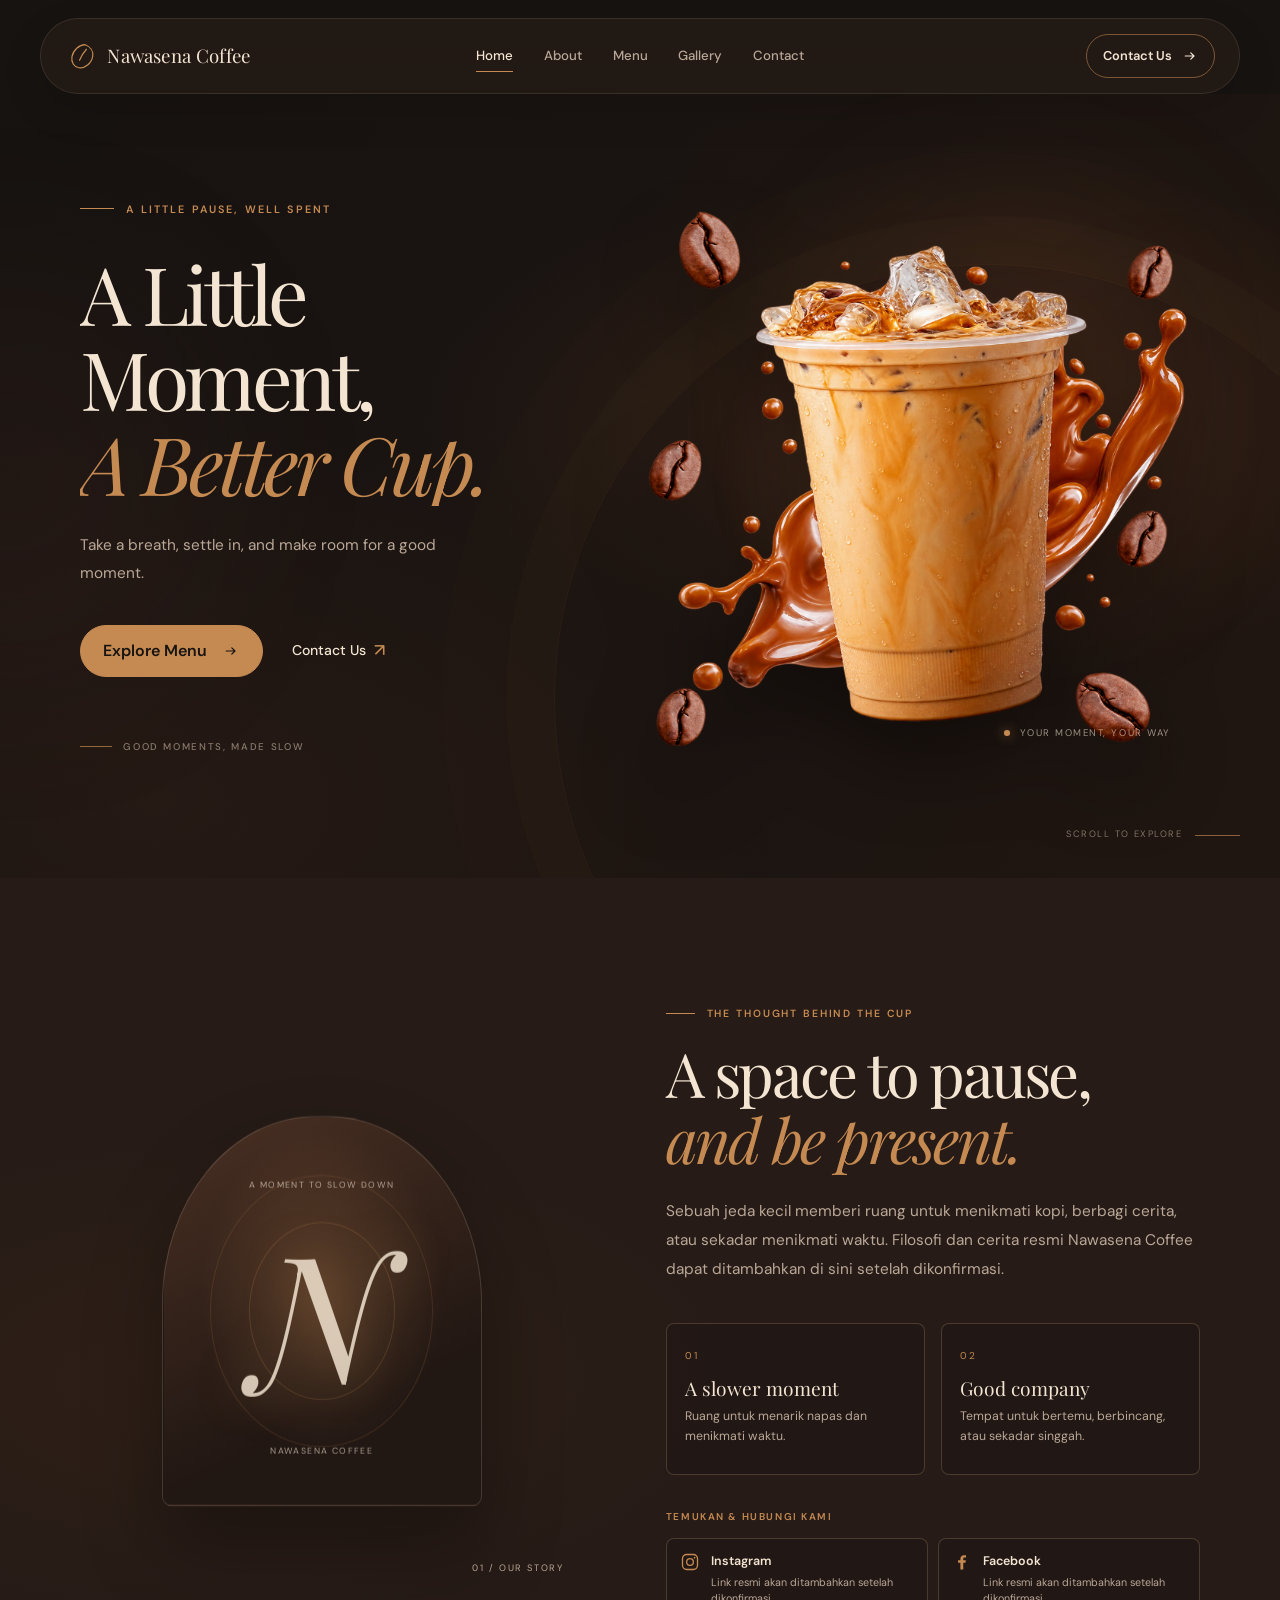
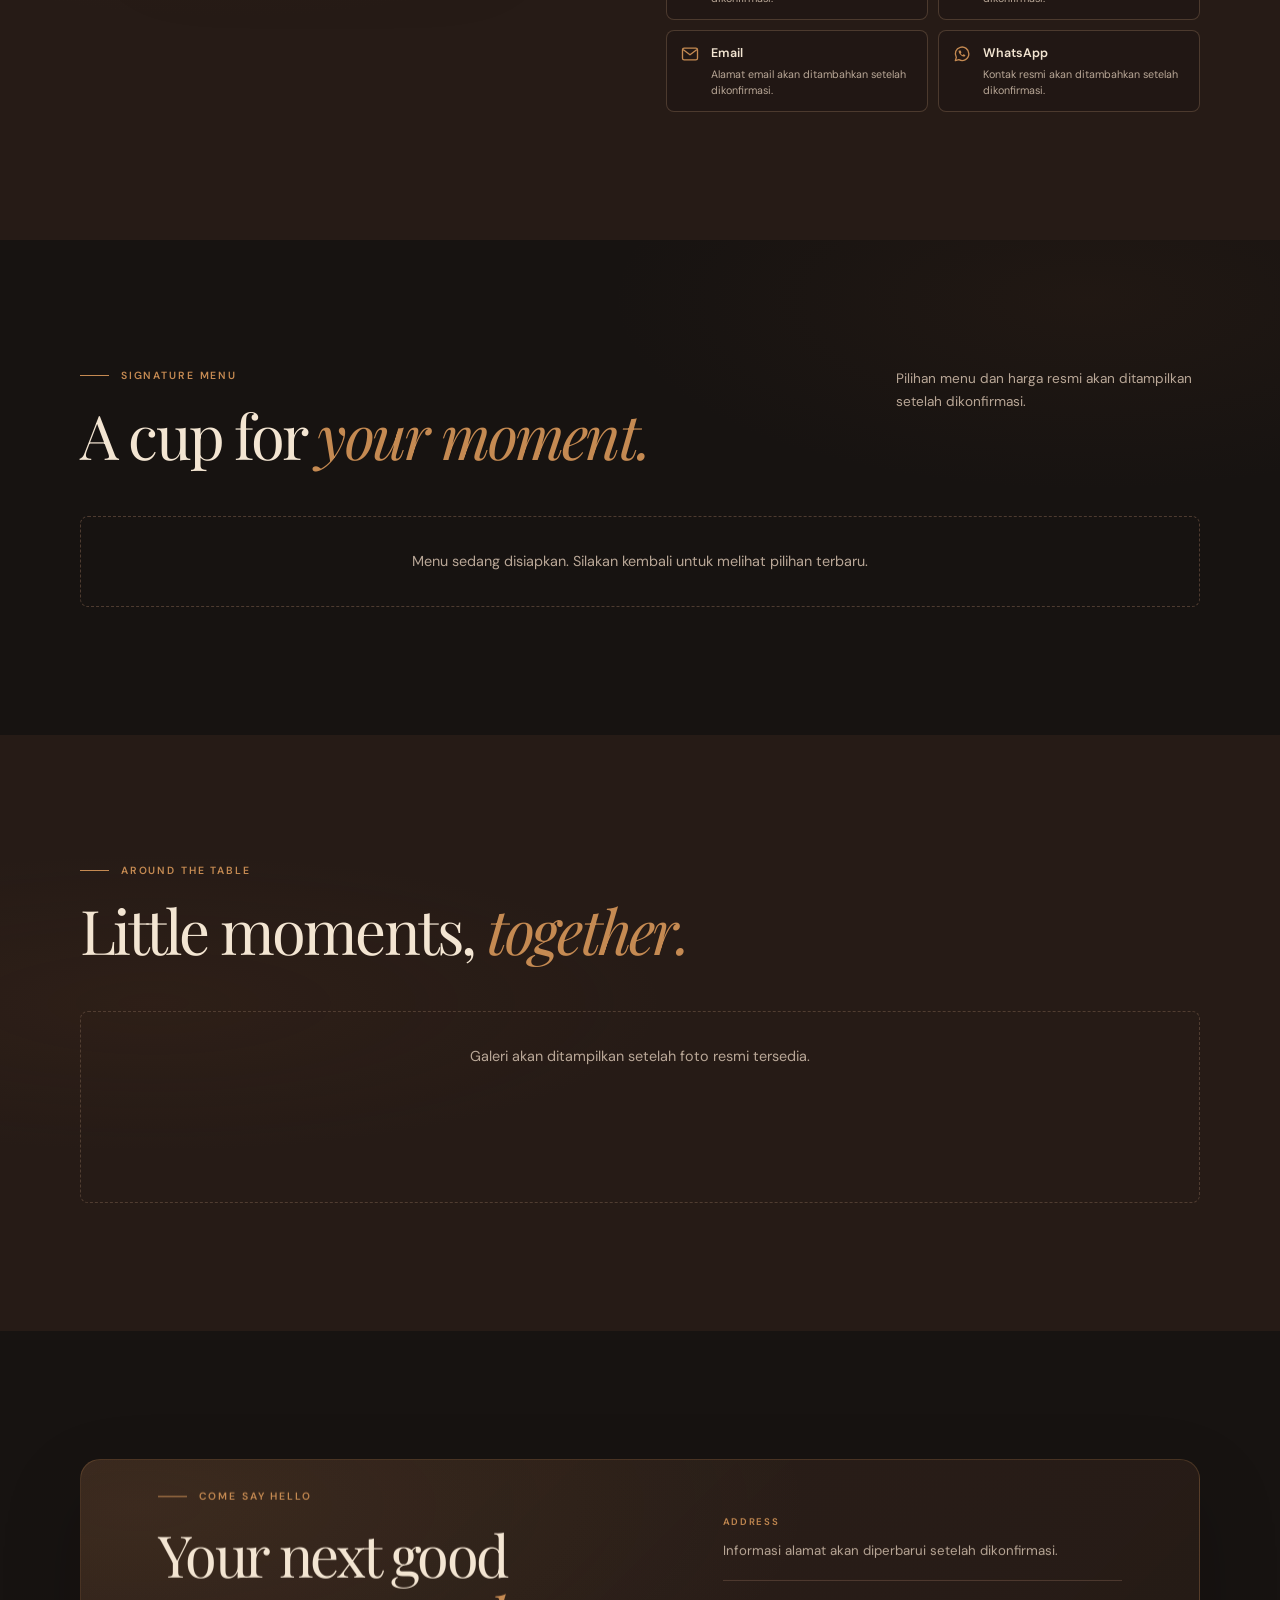
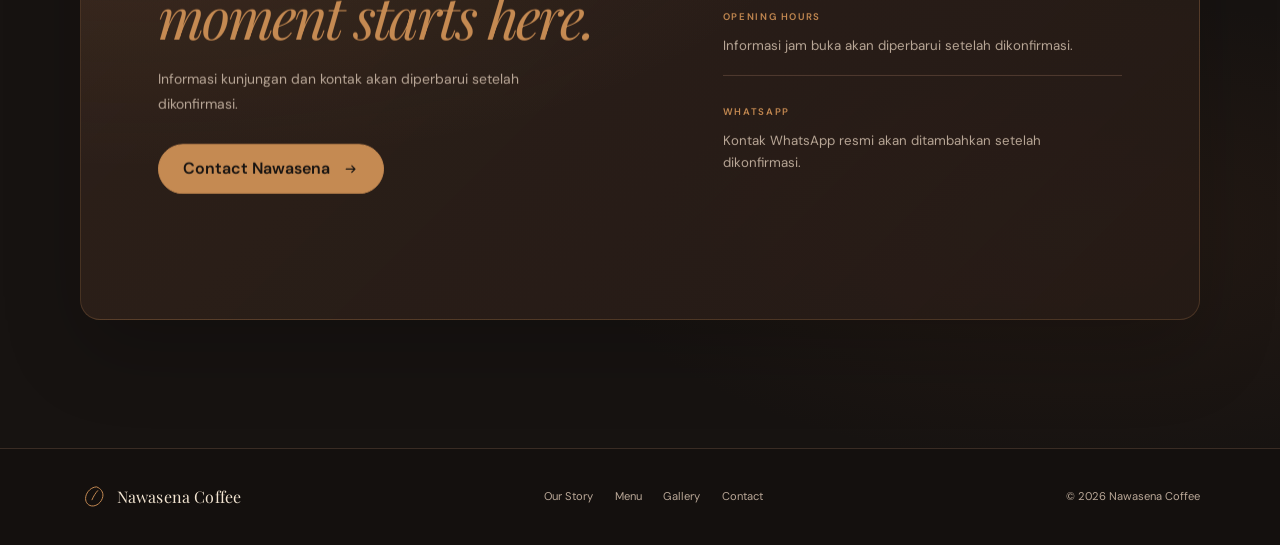
==== index.html @ 12d2a8e4 "Add Nawasena Coffee website and admin dashboard Co-authored-by: Copilot <223556219+Copilot@users.nor" ====
<!doctype html>
<html lang="id">
  <head>
    <meta charset="UTF-8">
    <meta name="viewport" content="width=device-width, initial-scale=1">
    <title>Nawasena Coffee</title>
    <meta
      name="description"
      content="Informasi resmi Nawasena Coffee akan ditambahkan setelah dikonfirmasi."
    >

    <meta property="og:type" content="website">
    <meta property="og:locale" content="id_ID">
    <meta property="og:site_name" content="Nawasena Coffee">
    <meta property="og:title" content="Nawasena Coffee">
    <meta
      property="og:description"
      content="Informasi resmi Nawasena Coffee akan ditambahkan setelah dikonfirmasi."
    >

    <link rel="icon" href="./assets/icons/favicon.svg" type="image/svg+xml">
    <link rel="preconnect" href="https://fonts.googleapis.com">
    <link rel="preconnect" href="https://fonts.gstatic.com" crossorigin>
    <link
      href="https://fonts.googleapis.com/css2?family=DM+Sans:wght@400;500;600;700&family=Playfair+Display:wght@400;500;600;700&display=swap"
      rel="stylesheet"
    >
    <link rel="stylesheet" href="./css/styles.css">
    <link rel="stylesheet" href="./css/responsive.css">
    <link rel="stylesheet" href="./css/animations.css">
    <script type="module" src="./js/main.js" defer></script>
  </head>
  <body>
    <header class="site-header">
      <div class="site-header__inner">
        <a class="brand" href="#home" aria-label="Nawasena Coffee, beranda">
          <svg
            class="brand__mark"
            viewBox="0 0 40 40"
            aria-hidden="true"
            focusable="false"
          >
            <path
              d="M25.2 5.9c-7.5.1-15 6.7-16.5 15-1.2 6.9 2.4 12.7 8.6 13.8 7.5 1.3 15.9-5.6 17.3-14.3 1-6.4-2.8-12-9.4-14.5Z"
              fill="none"
              stroke="currentColor"
              stroke-width="1.5"
            />
            <path
              d="M26.8 11.6c-3.1 3.3-6.2 8.2-8.6 13.8"
              fill="none"
              stroke="currentColor"
              stroke-linecap="round"
              stroke-width="1.5"
            />
          </svg>
          <span class="brand__name" data-brand-name></span>
        </a>

        <button
          class="nav-toggle"
          type="button"
          aria-label="Buka navigasi"
          aria-controls="primary-navigation"
          aria-expanded="false"
          data-nav-toggle
        >
          <span class="nav-toggle__line"></span>
          <span class="nav-toggle__line"></span>
          <span class="nav-toggle__line"></span>
        </button>

        <nav class="site-nav" id="primary-navigation" aria-label="Navigasi utama" data-site-nav>
          <a class="site-nav__link is-active" href="#home" aria-current="page">Home</a>
          <a class="site-nav__link" href="#about">About</a>
          <a class="site-nav__link" href="#menu">Menu</a>
          <a class="site-nav__link" href="#gallery">Gallery</a>
          <a class="site-nav__link" href="#contact">Contact</a>
        </nav>

        <a class="header-cta" href="#contact">
          <span>Contact Us</span>
          <svg viewBox="0 0 20 20" aria-hidden="true" focusable="false">
            <path d="M4 10h11m-4-4 4 4-4 4" />
          </svg>
        </a>
      </div>
    </header>

    <main id="app" data-app-root>
      <section class="hero" id="home" aria-labelledby="hero-title">
        <div class="hero__ambient hero__ambient--left" aria-hidden="true"></div>
        <div class="hero__ambient hero__ambient--right" aria-hidden="true"></div>

        <div class="hero__inner container">
          <div class="hero__content">
            <p class="hero__eyebrow">
              <span class="hero__eyebrow-line" aria-hidden="true"></span>
              <span class="hero__eyebrow-text">A LITTLE PAUSE, WELL SPENT</span>
            </p>
            <h1 class="hero__title" id="hero-title">
              <span class="hero__title-line">
                <span class="hero__title-text">A Little Moment,</span>
              </span>
              <span class="hero__title-line">
                <span class="hero__title-text hero__title-text--accent">A Better Cup.</span>
              </span>
            </h1>
            <p class="hero__description">
              Take a breath, settle in, and make room for a good moment.
            </p>
            <div class="hero__actions">
              <a class="button hero__button" href="#menu">
                <span>Explore Menu</span>
                <svg viewBox="0 0 20 20" aria-hidden="true" focusable="false">
                  <path d="M4 10h11m-4-4 4 4-4 4" />
                </svg>
              </a>
              <a class="hero__text-link" href="#contact">
                Contact Us
                <span aria-hidden="true">↗</span>
              </a>
            </div>
            <div class="hero__signature" aria-hidden="true">
              <span class="hero__signature-rule"></span>
              <span>GOOD MOMENTS, MADE SLOW</span>
            </div>
          </div>

          <div class="hero__visual" aria-label="Ilustrasi kopi susu dingin dengan percikan dan biji kopi">
            <div class="hero__visual-glow" aria-hidden="true"></div>
            <img
              class="hero__artwork"
              src="./assets/images/hero/nawasena-iced-coffee.png"
              width="768"
              height="785"
              alt="Gelas kopi susu dingin dengan percikan kopi dan biji kopi tanpa tulisan"
              fetchpriority="high"
              decoding="async"
            >
            <span class="hero__visual-caption" aria-hidden="true">
              <span class="hero__caption-dot"></span>
              YOUR MOMENT, YOUR WAY
            </span>
          </div>
        </div>
        <a class="hero__scroll" href="#menu" aria-label="Lihat menu">
          <span>SCROLL TO EXPLORE</span>
          <span class="hero__scroll-line" aria-hidden="true"></span>
        </a>
      </section>

      <section class="story section-space" id="about" aria-labelledby="story-title">
        <div class="container story__layout">
          <div class="story__visual reveal" aria-hidden="true">
            <div class="story__orb story__orb--large" data-scroll-parallax="0.06"></div>
            <div class="story__orb story__orb--small" data-scroll-parallax="0.1"></div>
            <div class="story__visual-frame" data-scroll-parallax="0.12">
              <span class="story__frame-label">A MOMENT TO SLOW DOWN</span>
              <span class="story__frame-mark">N</span>
              <span class="story__frame-caption">NAWASENA COFFEE</span>
            </div>
            <span class="story__visual-index">01 / OUR STORY</span>
          </div>

          <div class="story__content">
            <p class="section-eyebrow reveal">
              <span class="section-eyebrow__line" aria-hidden="true"></span>
              THE THOUGHT BEHIND THE CUP
            </p>
            <h2 class="section-title reveal" id="story-title">
              A space to pause,<br>
              <span>and be present.</span>
            </h2>
            <p class="story__description reveal">
              Sebuah jeda kecil memberi ruang untuk menikmati kopi, berbagi cerita, atau sekadar
              menikmati waktu. Filosofi dan cerita resmi Nawasena Coffee dapat ditambahkan di sini
              setelah dikonfirmasi.
            </p>
            <div class="story__principles" aria-label="Nilai suasana">
              <article class="principle-card reveal">
                <span class="principle-card__number">01</span>
                <h3>A slower moment</h3>
                <p>Ruang untuk menarik napas dan menikmati waktu.</p>
              </article>
              <article class="principle-card reveal">
                <span class="principle-card__number">02</span>
                <h3>Good company</h3>
                <p>Tempat untuk bertemu, berbincang, atau sekadar singgah.</p>
              </article>
            </div>
            <div class="story-social reveal" aria-label="Media sosial dan kontak Nawasena Coffee">
              <p class="story-social__heading">TEMUKAN &amp; HUBUNGI KAMI</p>
              <ul class="story-social__list">
                <li class="story-social__item">
                  <svg class="story-social__icon" viewBox="0 0 24 24" aria-hidden="true" focusable="false">
                    <rect x="3" y="3" width="18" height="18" rx="5" fill="none" stroke="currentColor" stroke-width="1.6" />
                    <circle cx="12" cy="12" r="4" fill="none" stroke="currentColor" stroke-width="1.6" />
                    <circle cx="17.5" cy="6.8" r="1" fill="currentColor" />
                  </svg>
                  <div class="story-social__body">
                    <span class="story-social__name">Instagram</span>
                    <a class="story-social__link" data-social-link="instagram" hidden>Buka Instagram <span aria-hidden="true">↗</span></a>
                    <span class="story-social__placeholder" data-social-placeholder>Link resmi akan ditambahkan setelah dikonfirmasi.</span>
                  </div>
                </li>
                <li class="story-social__item">
                  <svg class="story-social__icon" viewBox="0 0 24 24" aria-hidden="true" focusable="false">
                    <path d="M13.5 21v-8h2.7l.4-3h-3.1V8.1c0-.9.3-1.5 1.6-1.5h1.7V3.9c-.3 0-1.3-.1-2.5-.1-2.5 0-4.2 1.5-4.2 4.3V10H7.3v3h2.8v8h3.4Z" fill="currentColor" />
                  </svg>
                  <div class="story-social__body">
                    <span class="story-social__name">Facebook</span>
                    <a class="story-social__link" data-social-link="facebook" hidden>Buka Facebook <span aria-hidden="true">↗</span></a>
                    <span class="story-social__placeholder" data-social-placeholder>Link resmi akan ditambahkan setelah dikonfirmasi.</span>
                  </div>
                </li>
                <li class="story-social__item">
                  <svg class="story-social__icon" viewBox="0 0 24 24" aria-hidden="true" focusable="false">
                    <rect x="3" y="5" width="18" height="14" rx="2" fill="none" stroke="currentColor" stroke-width="1.6" />
                    <path d="m4 7 8 6 8-6" fill="none" stroke="currentColor" stroke-linecap="round" stroke-linejoin="round" stroke-width="1.6" />
                  </svg>
                  <div class="story-social__body">
                    <span class="story-social__name">Email</span>
                    <a class="story-social__link" data-social-link="email" hidden>Kirim email <span aria-hidden="true">↗</span></a>
                    <span class="story-social__placeholder" data-social-placeholder>Alamat email akan ditambahkan setelah dikonfirmasi.</span>
                  </div>
                </li>
                <li class="story-social__item">
                  <svg class="story-social__icon" viewBox="0 0 24 24" aria-hidden="true" focusable="false">
                    <path d="M20.2 11.7a8.1 8.1 0 0 1-12 7.1L4 20l1.2-4A8.1 8.1 0 1 1 20.2 11.7Z" fill="none" stroke="currentColor" stroke-linecap="round" stroke-linejoin="round" stroke-width="1.6" />
                    <path d="M9 8.2c.2-.4.4-.4.7-.4h.4c.2 0 .3.1.4.4l.7 1.6c.1.2.1.4-.1.6l-.5.6c-.2.2-.2.4 0 .6.4.7 1 1.3 1.7 1.7.2.1.4.1.6-.1l.6-.7c.2-.2.4-.2.6-.1l1.5.7c.2.1.4.2.4.4v.4c0 .3-.1.5-.4.7-.5.3-1.2.5-1.9.4-1.1-.2-2.4-.9-3.6-2.1-1.2-1.2-1.9-2.5-2.1-3.6-.1-.7.1-1.4.4-1.9Z" fill="currentColor" />
                  </svg>
                  <div class="story-social__body">
                    <span class="story-social__name">WhatsApp</span>
                    <a class="story-social__link" data-social-link="whatsapp" hidden>Chat WhatsApp <span aria-hidden="true">↗</span></a>
                    <span class="story-social__placeholder" data-social-placeholder>Kontak resmi akan ditambahkan setelah dikonfirmasi.</span>
                  </div>
                </li>
              </ul>
            </div>
          </div>
        </div>
      </section>

      <section class="menu-section section-space" id="menu" aria-labelledby="menu-title">
        <div class="container">
          <div class="section-heading reveal">
            <div>
              <p class="section-eyebrow">
                <span class="section-eyebrow__line" aria-hidden="true"></span>
                SIGNATURE MENU
              </p>
              <h2 class="section-title" id="menu-title">
                A cup for <span>your moment.</span>
              </h2>
            </div>
            <p class="section-heading__note" data-scroll-parallax="0.08">
              Pilihan menu dan harga resmi akan ditampilkan setelah dikonfirmasi.
            </p>
          </div>

          <div class="menu-grid" data-menu-grid aria-live="polite">
            <p class="content-empty-state">
              Menu sedang disiapkan. Silakan kembali untuk melihat pilihan terbaru.
            </p>
          </div>
        </div>
      </section>

      <section class="gallery-section section-space" id="gallery" aria-labelledby="gallery-title">
        <div class="container">
          <div class="section-heading reveal">
            <div>
              <p class="section-eyebrow">
                <span class="section-eyebrow__line" aria-hidden="true"></span>
                AROUND THE TABLE
              </p>
              <h2 class="section-title" id="gallery-title">
                Little moments, <span>together.</span>
              </h2>
            </div>
            <p class="section-heading__note" data-scroll-parallax="0.08">
              Suasana Nawasena Coffee akan hadir di sini melalui foto resmi.
            </p>
          </div>

          <div class="gallery-grid" data-gallery-grid aria-live="polite">
            <p class="content-empty-state">
              Galeri akan ditampilkan setelah foto resmi tersedia.
            </p>
          </div>
        </div>
      </section>

      <section class="contact-section section-space" id="contact" aria-labelledby="contact-title">
        <div class="container">
          <div class="contact-panel reveal">
            <div class="contact-panel__intro" data-scroll-parallax="0.06">
              <p class="section-eyebrow">
                <span class="section-eyebrow__line" aria-hidden="true"></span>
                COME SAY HELLO
              </p>
              <h2 class="section-title" id="contact-title">
                Your next good<br><span>moment starts here.</span>
              </h2>
              <p class="contact-panel__copy">
                Informasi kunjungan dan kontak akan diperbarui setelah dikonfirmasi.
              </p>
              <a class="button contact-panel__button" href="#contact-details">
                Contact Nawasena
                <svg viewBox="0 0 20 20" aria-hidden="true" focusable="false">
                  <path d="M4 10h11m-4-4 4 4-4 4" />
                </svg>
              </a>
            </div>

            <div class="contact-panel__details" id="contact-details" data-scroll-parallax="0.08">
              <div class="contact-detail">
                <span class="contact-detail__label">ADDRESS</span>
                <p class="contact-detail__value" data-business-address>
                  Informasi alamat akan diperbarui setelah dikonfirmasi.
                </p>
                <a class="contact-detail__link" data-map-link hidden>
                  Buka Google Maps
                  <span aria-hidden="true">↗</span>
                </a>
              </div>
              <div class="contact-detail">
                <span class="contact-detail__label">OPENING HOURS</span>
                <p class="contact-detail__value" data-opening-hours>
                  Informasi jam buka akan diperbarui setelah dikonfirmasi.
                </p>
              </div>
              <div class="contact-detail contact-detail--action">
                <span class="contact-detail__label">WHATSAPP</span>
                <a class="contact-detail__link" data-whatsapp-link hidden>
                  Chat with us
                  <span aria-hidden="true">↗</span>
                </a>
                <p class="contact-detail__value" data-whatsapp-placeholder>
                  Kontak WhatsApp resmi akan ditambahkan setelah dikonfirmasi.
                </p>
              </div>
            </div>
          </div>
        </div>
      </section>
    </main>

    <footer class="site-footer">
      <div class="container site-footer__inner">
        <a class="brand site-footer__brand" href="#home" aria-label="Nawasena Coffee, kembali ke atas">
          <svg
            class="brand__mark"
            viewBox="0 0 40 40"
            aria-hidden="true"
            focusable="false"
          >
            <path
              d="M25.2 5.9c-7.5.1-15 6.7-16.5 15-1.2 6.9 2.4 12.7 8.6 13.8 7.5 1.3 15.9-5.6 17.3-14.3 1-6.4-2.8-12-9.4-14.5Z"
              fill="none"
              stroke="currentColor"
              stroke-width="1.5"
            />
            <path
              d="M26.8 11.6c-3.1 3.3-6.2 8.2-8.6 13.8"
              fill="none"
              stroke="currentColor"
              stroke-linecap="round"
              stroke-width="1.5"
            />
          </svg>
          <span class="brand__name" data-brand-name></span>
        </a>
        <nav class="site-footer__nav" aria-label="Navigasi footer">
          <a href="#about">Our Story</a>
          <a href="#menu">Menu</a>
          <a href="#gallery">Gallery</a>
          <a href="#contact">Contact</a>
        </nav>
        <p class="site-footer__copyright">
          © <span data-current-year></span> <span data-footer-brand></span><br>
          <span class="site-footer__description" data-footer-description hidden></span>
        </p>
      </div>
    </footer>
  </body>
</html>
---- css/styles.css ----
:root {
  --color-background: #171311;
  --color-surface: #261B16;
  --color-surface-raised: #35251D;
  --color-accent: #C58A52;
  --color-cream: #F3E5D2;
  --color-muted: #B9A797;
  --color-border: #594437;

  --font-heading: "Playfair Display", "Cormorant Garamond", Georgia, serif;
  --font-body: "DM Sans", Inter, Arial, sans-serif;

  --spacing-1: 0.25rem;
  --spacing-2: 0.5rem;
  --spacing-3: 0.75rem;
  --spacing-4: 1rem;
  --spacing-6: 1.5rem;
  --spacing-8: 2rem;
  --spacing-12: 3rem;
  --spacing-16: 4rem;

  --container-width: 75rem;
  --container-padding: 1rem;
  --border-radius-small: 0.25rem;
  --border-radius-medium: 0.5rem;
}

*,
*::before,
*::after {
  box-sizing: border-box;
}

[hidden] {
  display: none !important;
}

html {
  min-width: 320px;
  scroll-behavior: smooth;
}

body {
  min-height: 100vh;
  margin: 0;
  background-color: var(--color-background);
  color: var(--color-cream);
  font-family: var(--font-body);
  font-size: 1rem;
  line-height: 1.5;
  text-rendering: optimizeLegibility;
}

h1,
h2,
h3,
h4,
h5,
h6 {
  margin: 0;
  font-family: var(--font-heading);
  font-weight: 500;
  line-height: 1.2;
}

p {
  margin: 0;
}

button,
input,
select,
textarea {
  font: inherit;
}

button {
  color: inherit;
}

a {
  color: inherit;
  text-decoration: none;
}

a:hover {
  color: var(--color-accent);
}

img,
svg,
video {
  display: block;
  max-width: 100%;
}

img {
  height: auto;
}

:focus-visible {
  outline: 2px solid var(--color-accent);
  outline-offset: 3px;
}

.container {
  width: min(100%, var(--container-width));
  margin-inline: auto;
  padding-inline: var(--container-padding);
}

.button {
  display: inline-flex;
  align-items: center;
  justify-content: center;
  min-height: 2.75rem;
  padding: var(--spacing-3) var(--spacing-6);
  border: 1px solid var(--color-accent);
  border-radius: var(--border-radius-small);
  background-color: var(--color-accent);
  color: var(--color-background);
  cursor: pointer;
  font-weight: 600;
  text-align: center;
  transition:
    background-color var(--transition-duration-fast) var(--transition-easing),
    border-color var(--transition-duration-fast) var(--transition-easing),
    color var(--transition-duration-fast) var(--transition-easing);
}

.button:hover {
  border-color: var(--color-cream);
  background-color: var(--color-cream);
  color: var(--color-background);
}

.button:focus-visible {
  outline-offset: 4px;
}

.site-header {
  position: sticky;
  z-index: 20;
  top: 0;
  padding: 1.125rem var(--container-padding) 0;
}

.site-header__inner {
  position: relative;
  display: grid;
  grid-template-columns: minmax(0, 1fr) auto minmax(0, 1fr);
  align-items: center;
  width: min(100%, 83rem);
  min-height: 4.75rem;
  margin-inline: auto;
  padding: 0 1.5rem;
  border: 1px solid rgb(243 229 210 / 11%);
  border-radius: 999px;
  background: rgb(38 27 22 / 78%);
  box-shadow: 0 1rem 2.5rem rgb(0 0 0 / 13%);
  -webkit-backdrop-filter: blur(1rem);
  backdrop-filter: blur(1rem);
}

.brand {
  display: inline-flex;
  align-items: center;
  justify-self: start;
  gap: 0.65rem;
  min-width: 0;
  color: var(--color-cream);
}

.brand__mark {
  flex: 0 0 auto;
  width: 2rem;
  height: 2rem;
  color: var(--color-accent);
}

.brand__name {
  overflow: hidden;
  font-family: var(--font-heading);
  font-size: 1.17rem;
  letter-spacing: 0.01em;
  text-overflow: ellipsis;
  white-space: nowrap;
}

.site-nav {
  display: flex;
  align-items: center;
  justify-content: center;
  gap: clamp(1.25rem, 2.4vw, 2.5rem);
}

.site-nav__link {
  position: relative;
  padding-block: 0.55rem;
  color: var(--color-muted);
  font-size: 0.83rem;
  font-weight: 500;
  transition: color var(--transition-duration-fast) var(--transition-easing);
}

.site-nav__link::after {
  position: absolute;
  right: 0;
  bottom: 0.15rem;
  left: 0;
  height: 1px;
  background: var(--color-accent);
  content: "";
  transform: scaleX(0);
  transform-origin: left;
  transition: transform var(--transition-duration-standard) var(--transition-easing);
}

.site-nav__link:hover,
.site-nav__link:focus-visible,
.site-nav__link.is-active {
  color: var(--color-cream);
}

.site-nav__link:hover::after,
.site-nav__link:focus-visible::after,
.site-nav__link.is-active::after {
  transform: scaleX(1);
}

.header-cta {
  display: inline-flex;
  align-items: center;
  justify-self: end;
  gap: 0.6rem;
  min-height: 2.8rem;
  padding: 0.6rem 1rem;
  border: 1px solid rgb(197 138 82 / 55%);
  border-radius: 999px;
  color: var(--color-cream);
  font-size: 0.8rem;
  font-weight: 600;
  transition:
    background-color var(--transition-duration-fast) var(--transition-easing),
    color var(--transition-duration-fast) var(--transition-easing),
    border-color var(--transition-duration-fast) var(--transition-easing);
}

.header-cta:hover {
  border-color: var(--color-accent);
  background: var(--color-accent);
  color: var(--color-background);
}

.header-cta svg,
.hero__button svg {
  width: 1rem;
  height: 1rem;
  fill: none;
  stroke: currentColor;
  stroke-linecap: round;
  stroke-linejoin: round;
  stroke-width: 1.5;
  transition: transform var(--transition-duration-fast) var(--transition-easing);
}

.header-cta:hover svg,
.hero__button:hover svg {
  transform: translateX(0.2rem);
}

.nav-toggle {
  display: none;
}

.hero {
  position: relative;
  display: flex;
  min-height: min(49rem, calc(100svh - 5.875rem));
  align-items: center;
  isolation: isolate;
  overflow: clip;
  padding-block: clamp(3rem, 7vh, 6rem) 5rem;
}

.hero::before {
  position: absolute;
  z-index: -2;
  inset: 0;
  background:
    radial-gradient(ellipse at 75% 42%, rgb(91 53 31 / 34%), transparent 40%),
    radial-gradient(ellipse at 12% 90%, rgb(73 43 29 / 25%), transparent 38%),
    linear-gradient(118deg, #171311 5%, #1b1411 52%, #201611 100%);
  content: "";
  opacity: var(--hero-glow-opacity, 1);
  transition: opacity 80ms linear;
}

.hero::after {
  position: absolute;
  z-index: -1;
  right: -9rem;
  bottom: -16rem;
  width: min(68vw, 65rem);
  aspect-ratio: 1;
  border: 1px solid rgb(197 138 82 / 8%);
  border-radius: 50%;
  box-shadow:
    0 0 0 3rem rgb(197 138 82 / 2%),
    0 0 0 7rem rgb(197 138 82 / 1.5%);
  content: "";
  opacity: var(--hero-glow-opacity, 1);
  pointer-events: none;
}

.hero__ambient {
  position: absolute;
  z-index: -1;
  border-radius: 50%;
  filter: blur(5rem);
  pointer-events: none;
}

.hero__ambient--left {
  top: 23%;
  left: -12rem;
  width: 25rem;
  height: 25rem;
  background: rgb(94 54 32 / 12%);
  opacity: var(--hero-glow-opacity, 1);
}

.hero__ambient--right {
  top: 15%;
  right: 7%;
  width: 22rem;
  height: 22rem;
  background: rgb(180 103 48 / 12%);
  opacity: var(--hero-glow-opacity, 1);
}

.hero__inner {
  display: grid;
  grid-template-columns: minmax(0, 0.92fr) minmax(0, 1.08fr);
  align-items: center;
  gap: clamp(1rem, 3vw, 3.5rem);
}

.hero__content {
  position: relative;
  z-index: 2;
  padding-block: 2rem;
}

.hero__eyebrow {
  display: flex;
  align-items: center;
  gap: 0.8rem;
  margin-bottom: clamp(1.35rem, 3vw, 2.15rem);
  color: var(--color-accent);
  font-size: 0.67rem;
  font-weight: 600;
  letter-spacing: 0.2em;
}

.hero__eyebrow-line {
  width: 2.1rem;
  height: 1px;
  background: currentColor;
}

.hero__eyebrow-text {
  display: inline-block;
  clip-path: inset(0 100% 0 0);
  white-space: nowrap;
}

.hero__title {
  max-width: 11ch;
  color: var(--color-cream);
  font-size: clamp(3.2rem, 6.3vw, 6rem);
  font-weight: 400;
  letter-spacing: -0.055em;
  line-height: 1.05;
}

.hero__title-line {
  display: block;
  overflow: clip;
  padding-bottom: 0.06em;
  margin-bottom: -0.06em;
}

.hero__title-text {
  display: inline-block;
  color: var(--color-cream);
}

.hero__title-text--accent {
  color: var(--color-accent);
  font-style: italic;
  font-weight: 400;
}

.hero__description {
  max-width: 25rem;
  margin-top: 1.6rem;
  color: var(--color-muted);
  font-size: clamp(0.95rem, 1.2vw, 1.05rem);
  line-height: 1.85;
}

.hero__actions {
  display: flex;
  flex-wrap: wrap;
  align-items: center;
  gap: 1.8rem;
  margin-top: 2.3rem;
}

.hero__button {
  gap: 1rem;
  min-height: 3.25rem;
  padding-inline: 1.4rem;
  border-radius: 999px;
  text-decoration: none;
}

.hero__text-link {
  display: inline-flex;
  align-items: center;
  gap: 0.55rem;
  min-height: 2.75rem;
  color: var(--color-cream);
  font-size: 0.88rem;
  font-weight: 500;
  transition: color var(--transition-duration-fast) var(--transition-easing);
}

.hero__text-link span {
  color: var(--color-accent);
  font-size: 1.1rem;
  transition: transform var(--transition-duration-fast) var(--transition-easing);
}

.hero__text-link:hover span {
  transform: translate(0.15rem, -0.15rem);
}

.hero__signature {
  display: flex;
  align-items: center;
  gap: 0.7rem;
  margin-top: clamp(2.5rem, 7vh, 4.75rem);
  color: rgb(185 167 151 / 68%);
  font-size: 0.61rem;
  font-weight: 500;
  letter-spacing: 0.17em;
}

.hero__signature-rule {
  width: 2rem;
  height: 1px;
  background: rgb(197 138 82 / 70%);
}

.hero__visual {
  position: relative;
  display: grid;
  min-width: 0;
  min-height: 30rem;
  place-items: center;
}

.hero__visual-glow {
  position: absolute;
  width: 67%;
  aspect-ratio: 1;
  border-radius: 50%;
  background: radial-gradient(circle, rgb(197 138 82 / 20%) 0, rgb(197 138 82 / 7%) 36%, transparent 70%);
  filter: blur(0.5rem);
  opacity: var(--hero-glow-opacity, 1);
  transform: translate3d(0, var(--hero-effects-rise, 0px), 0) scale(var(--hero-effects-scale, 1));
  will-change: opacity, transform;
}

.hero__artwork {
  position: relative;
  z-index: 2;
  width: min(112%, 45rem);
  height: auto;
  overflow: visible;
  opacity: var(--hero-effects-opacity, 1);
  translate: 0 calc(var(--hero-effects-rise, 0px) + var(--hero-artwork-parallax-y, 0px));
  scale: var(--hero-artwork-parallax-scale, var(--hero-effects-scale, 1));
  filter: drop-shadow(0 2.5rem 2.5rem rgb(0 0 0 / 38%));
  will-change: opacity, translate, scale;
}

.hero__visual-caption {
  position: absolute;
  z-index: 3;
  right: 5%;
  bottom: 6%;
  display: flex;
  align-items: center;
  gap: 0.6rem;
  color: rgb(243 229 210 / 60%);
  font-size: 0.6rem;
  letter-spacing: 0.16em;
  opacity: var(--hero-effects-opacity, 1);
  translate: 0 var(--hero-effects-rise, 0px);
}

.hero__caption-dot {
  width: 0.35rem;
  height: 0.35rem;
  border-radius: 50%;
  background: var(--color-accent);
  box-shadow: 0 0 0.75rem rgb(197 138 82 / 80%);
}

.hero__scroll {
  position: absolute;
  right: max(var(--container-padding), calc((100vw - 83rem) / 2));
  bottom: 2.25rem;
  display: flex;
  align-items: center;
  gap: 0.8rem;
  color: rgb(185 167 151 / 65%);
  font-size: 0.58rem;
  letter-spacing: 0.16em;
}

.hero__scroll-line {
  width: 2.8rem;
  height: 1px;
  background: rgb(197 138 82 / 65%);
}

[data-scroll-parallax] {
  opacity: var(--scroll-parallax-opacity, 1);
  translate: 0 var(--scroll-parallax-y, 0px);
  will-change: opacity, translate;
}

.section-space {
  padding-block: clamp(5rem, 10vw, 9rem);
}

.section-eyebrow {
  display: flex;
  align-items: center;
  gap: 0.75rem;
  color: var(--color-accent);
  font-size: 0.65rem;
  font-weight: 600;
  letter-spacing: 0.18em;
}

.section-eyebrow__line {
  width: 1.8rem;
  height: 1px;
  background: currentColor;
}

.section-title {
  margin-top: 1.15rem;
  color: var(--color-cream);
  font-size: clamp(2.4rem, 4.8vw, 4.5rem);
  font-weight: 400;
  letter-spacing: -0.045em;
  line-height: 1.08;
}

.section-title span {
  color: var(--color-accent);
  font-style: italic;
}

.story {
  position: relative;
  overflow: hidden;
  background:
    radial-gradient(ellipse at 18% 52%, rgb(91 53 31 / 18%), transparent 34%),
    var(--color-surface);
}

.story__layout {
  display: grid;
  grid-template-columns: minmax(0, 0.95fr) minmax(0, 1.05fr);
  align-items: center;
  gap: clamp(3rem, 8vw, 8rem);
}

.story__visual {
  position: relative;
  display: grid;
  min-height: 33rem;
  place-items: center;
  isolation: isolate;
}

.story__orb {
  position: absolute;
  z-index: -1;
  border: 1px solid rgb(197 138 82 / 20%);
  border-radius: 50%;
}

.story__orb--large {
  width: min(94%, 28rem);
  aspect-ratio: 1;
  background:
    radial-gradient(circle at 42% 38%, rgb(197 138 82 / 18%), transparent 58%),
    rgb(23 19 17 / 30%);
  box-shadow: 0 0 0 2rem rgb(197 138 82 / 2%), inset 0 0 4rem rgb(197 138 82 / 5%);
}

.story__orb--small {
  right: 4%;
  bottom: 13%;
  width: 5rem;
  aspect-ratio: 1;
  background: radial-gradient(circle at 35% 35%, #b77845, #4a2d1e 74%);
  box-shadow: 0 1.25rem 3rem rgb(0 0 0 / 35%);
}

.story__visual-frame {
  position: relative;
  display: grid;
  width: min(74%, 20rem);
  aspect-ratio: 0.82;
  place-items: center;
  overflow: hidden;
  border: 1px solid rgb(243 229 210 / 16%);
  border-radius: 48% 48% 0.6rem 0.6rem;
  background:
    radial-gradient(ellipse at 50% 45%, rgb(197 138 82 / 25%), transparent 54%),
    linear-gradient(155deg, #4a3023, #211713 72%);
  box-shadow: 0 2.5rem 5rem rgb(0 0 0 / 32%);
}

.story__visual-frame::before,
.story__visual-frame::after {
  position: absolute;
  width: 70%;
  height: 70%;
  border: 1px solid rgb(197 138 82 / 16%);
  border-radius: 50%;
  content: "";
}

.story__visual-frame::after {
  width: 46%;
  height: 46%;
  border-color: rgb(197 138 82 / 22%);
}

.story__frame-label,
.story__frame-caption {
  position: absolute;
  z-index: 1;
  color: rgb(243 229 210 / 65%);
  font-size: 0.55rem;
  letter-spacing: 0.16em;
}

.story__frame-label {
  top: 16%;
}

.story__frame-caption {
  bottom: 12%;
}

.story__frame-mark {
  z-index: 1;
  color: rgb(243 229 210 / 84%);
  font-family: var(--font-heading);
  font-size: clamp(7rem, 15vw, 11rem);
  font-style: italic;
  line-height: 1;
  text-shadow: 0 0 3rem rgb(197 138 82 / 36%);
}

.story__visual-index {
  position: absolute;
  right: 0;
  bottom: 9%;
  color: var(--color-muted);
  font-size: 0.58rem;
  letter-spacing: 0.17em;
}

.story__description {
  max-width: 39rem;
  margin-top: 1.5rem;
  color: var(--color-muted);
  font-size: 0.96rem;
  line-height: 1.9;
}

.story__principles {
  display: grid;
  grid-template-columns: repeat(2, minmax(0, 1fr));
  gap: 1rem;
  margin-top: 2.4rem;
}

.principle-card {
  min-height: 9.5rem;
  padding: 1.15rem;
  border: 1px solid rgb(89 68 55 / 78%);
  border-radius: var(--border-radius-medium);
  background: rgb(23 19 17 / 30%);
}

.principle-card__number {
  color: var(--color-accent);
  font-size: 0.62rem;
  letter-spacing: 0.14em;
}

.principle-card h3 {
  margin-top: 0.7rem;
  color: var(--color-cream);
  font-family: var(--font-heading);
  font-size: 1.2rem;
  font-weight: 400;
}

.principle-card p {
  margin-top: 0.45rem;
  color: var(--color-muted);
  font-size: 0.77rem;
  line-height: 1.6;
}

.story-social {
  margin-top: 2.2rem;
}

.story-social__heading {
  margin-bottom: 0.85rem;
  color: var(--color-accent);
  font-size: 0.62rem;
  font-weight: 600;
  letter-spacing: 0.16em;
}

.story-social__list {
  display: grid;
  grid-template-columns: repeat(2, minmax(0, 1fr));
  gap: 0.65rem;
  padding: 0;
  margin: 0;
  list-style: none;
}

.story-social__item {
  display: flex;
  min-width: 0;
  align-items: flex-start;
  gap: 0.7rem;
  padding: 0.8rem;
  border: 1px solid rgb(89 68 55 / 78%);
  border-radius: var(--border-radius-medium);
  background: rgb(23 19 17 / 30%);
}

.story-social__icon {
  width: 1.25rem;
  height: 1.25rem;
  flex: 0 0 auto;
  color: var(--color-accent);
}

.story-social__body {
  display: grid;
  min-width: 0;
  gap: 0.2rem;
}

.story-social__name {
  color: var(--color-cream);
  font-size: 0.78rem;
  font-weight: 600;
}

.story-social__link,
.story-social__placeholder {
  color: var(--color-muted);
  font-size: 0.67rem;
  line-height: 1.5;
  overflow-wrap: anywhere;
}

.story-social__link {
  width: fit-content;
  color: var(--color-accent);
  transition: color var(--transition-duration-fast) var(--transition-easing);
}

.story-social__link:hover {
  color: var(--color-cream);
}

.menu-section {
  background:
    radial-gradient(ellipse at 85% 12%, rgb(91 53 31 / 14%), transparent 31%),
    var(--color-background);
}

.section-heading {
  display: flex;
  align-items: end;
  justify-content: space-between;
  gap: 2rem;
  margin-bottom: 3rem;
}

.section-heading__note {
  max-width: 19rem;
  padding-bottom: 0.45rem;
  color: var(--color-muted);
  font-size: 0.85rem;
  line-height: 1.7;
}

.menu-grid {
  display: grid;
  grid-template-columns: repeat(3, minmax(0, 1fr));
  gap: 1.25rem;
}

.content-empty-state {
  grid-column: 1 / -1;
  padding: 2rem;
  border: 1px dashed rgb(89 68 55 / 85%);
  border-radius: var(--border-radius-medium);
  color: var(--color-muted);
  font-size: 0.9rem;
  line-height: 1.7;
  text-align: center;
}

.menu-card {
  overflow: hidden;
  border: 1px solid rgb(89 68 55 / 72%);
  border-radius: 0.85rem;
  background: var(--color-surface);
  transition:
    border-color var(--transition-duration-standard) var(--transition-easing),
    transform var(--transition-duration-standard) var(--transition-easing);
}

.menu-card:hover {
  transform: translateY(-0.3rem);
  border-color: rgb(197 138 82 / 65%);
}

.menu-card__visual {
  display: grid;
  aspect-ratio: 1.28;
  overflow: hidden;
  place-items: center;
  background: var(--color-surface-raised);
}

.menu-card__visual img {
  width: 100%;
  height: 100%;
  object-fit: cover;
  transition: transform 450ms ease;
}

.menu-card:hover .menu-card__visual img {
  transform: scale(1.04);
}

.menu-card__visual--placeholder {
  background:
    radial-gradient(ellipse at 50% 85%, rgb(197 138 82 / 19%), transparent 44%),
    linear-gradient(145deg, #33231b, #201612);
}

.menu-card__body {
  padding: 1.25rem;
}

.menu-card__category {
  color: var(--color-accent);
  font-size: 0.61rem;
  font-weight: 600;
  letter-spacing: 0.14em;
  text-transform: uppercase;
}

.menu-card__title {
  margin-top: 0.55rem;
  color: var(--color-cream);
  font-family: var(--font-heading);
  font-size: 1.4rem;
  font-weight: 400;
}

.menu-card__description {
  min-height: 2.7rem;
  margin-top: 0.5rem;
  color: var(--color-muted);
  font-size: 0.78rem;
  line-height: 1.7;
}

.menu-card__footer {
  display: flex;
  align-items: center;
  justify-content: space-between;
  gap: 1rem;
  margin-top: 1rem;
  padding-top: 0.85rem;
  border-top: 1px solid rgb(89 68 55 / 70%);
}

.menu-card__price {
  color: var(--color-cream);
  font-size: 0.9rem;
  font-weight: 600;
}

.menu-card__availability {
  color: var(--color-muted);
  font-size: 0.7rem;
}

.gallery-section {
  background:
    radial-gradient(ellipse at 12% 45%, rgb(91 53 31 / 14%), transparent 32%),
    var(--color-surface);
}

.gallery-grid {
  display: grid;
  grid-template-columns: repeat(4, minmax(0, 1fr));
  grid-auto-rows: 12rem;
  gap: 1rem;
}

.gallery-card {
  position: relative;
  min-width: 0;
  overflow: hidden;
  border: 1px solid rgb(243 229 210 / 10%);
  border-radius: 0.75rem;
  background: var(--color-surface-raised);
}

.gallery-card:nth-child(4n + 1) {
  grid-row: span 2;
}

.gallery-card:nth-child(4n + 2) {
  grid-column: span 2;
}

.gallery-card img {
  width: 100%;
  height: 100%;
  object-fit: cover;
  transition: transform 500ms ease;
}

.gallery-card:hover img {
  transform: scale(1.04);
}

.gallery-card__caption {
  position: absolute;
  right: 0;
  bottom: 0;
  left: 0;
  padding: 2rem 1rem 0.85rem;
  background: linear-gradient(transparent, rgb(23 19 17 / 82%));
  color: var(--color-cream);
  font-family: var(--font-heading);
  font-size: 1rem;
}

.contact-section {
  background:
    radial-gradient(ellipse at 85% 70%, rgb(91 53 31 / 19%), transparent 33%),
    var(--color-background);
}

.contact-panel {
  display: grid;
  grid-template-columns: minmax(0, 1.1fr) minmax(17rem, 0.9fr);
  gap: clamp(2rem, 6vw, 6rem);
  padding: clamp(2rem, 6vw, 5rem);
  border: 1px solid rgb(197 138 82 / 22%);
  border-radius: 1.25rem;
  background:
    radial-gradient(ellipse at 5% 10%, rgb(197 138 82 / 10%), transparent 45%),
    linear-gradient(135deg, rgb(53 37 29 / 74%), rgb(38 27 22 / 86%));
  box-shadow: 0 2rem 5rem rgb(0 0 0 / 18%);
}

.contact-panel__intro .section-title {
  font-size: clamp(2.5rem, 4.5vw, 4.2rem);
}

.contact-panel__copy {
  max-width: 27rem;
  margin-top: 1.25rem;
  color: var(--color-muted);
  font-size: 0.87rem;
  line-height: 1.8;
}

.contact-panel__button {
  gap: 0.85rem;
  margin-top: 1.65rem;
  border-radius: 999px;
}

.contact-panel__button svg {
  width: 1rem;
  height: 1rem;
  fill: none;
  stroke: currentColor;
  stroke-linecap: round;
  stroke-linejoin: round;
  stroke-width: 1.5;
}

.contact-panel__details {
  display: grid;
  align-content: center;
  gap: 1.35rem;
}

.contact-detail {
  padding-bottom: 1.1rem;
  border-bottom: 1px solid rgb(89 68 55 / 82%);
}

.contact-detail:last-child {
  padding-bottom: 0;
  border-bottom: 0;
}

.contact-detail__label {
  color: var(--color-accent);
  font-size: 0.6rem;
  font-weight: 600;
  letter-spacing: 0.17em;
}

.contact-detail__value,
.contact-detail__link {
  display: block;
  margin-top: 0.5rem;
  color: var(--color-cream);
  font-size: 0.83rem;
  line-height: 1.7;
}

.contact-detail__value {
  color: var(--color-muted);
}

.contact-detail__link {
  width: fit-content;
  color: var(--color-cream);
  transition: color var(--transition-duration-fast) var(--transition-easing);
}

.contact-detail__link:hover {
  color: var(--color-accent);
}

.contact-detail__link span {
  color: var(--color-accent);
}

.site-footer {
  border-top: 1px solid rgb(89 68 55 / 55%);
  background: #14100e;
}

.site-footer__inner {
  display: flex;
  min-height: 6rem;
  align-items: center;
  justify-content: space-between;
  gap: 2rem;
  padding-block: 1.25rem;
}

.site-footer__brand .brand__mark {
  width: 1.65rem;
  height: 1.65rem;
}

.site-footer__brand .brand__name {
  font-size: 1rem;
}

.site-footer__nav {
  display: flex;
  flex-wrap: wrap;
  justify-content: center;
  gap: 1.35rem;
}

.site-footer__nav a,
.site-footer__copyright {
  color: var(--color-muted);
  font-size: 0.7rem;
}

.site-footer__nav a:hover {
  color: var(--color-accent);
}

.site-footer__copyright {
  text-align: right;
  white-space: nowrap;
}

.site-footer__description {
  color: var(--color-muted);
  font-size: 0.65rem;
  white-space: normal;
}
---- css/responsive.css ----
@media (min-width: 360px) and (max-width: 639px) {
  :root {
    --container-padding: 1.25rem;
  }
}

@media (min-width: 640px) and (max-width: 1023px) {
  :root {
    --container-padding: 2rem;
    --container-width: 60rem;
  }
}

@media (min-width: 1024px) {
  :root {
    --container-padding: 2.5rem;
  }
}

@media (max-width: 899px) {
  .site-header {
    padding-top: 0.75rem;
  }

  .site-header__inner {
    grid-template-columns: minmax(0, 1fr) auto auto;
    min-height: 4.25rem;
    padding-inline: 1rem;
  }

  .nav-toggle {
    position: relative;
    z-index: 2;
    display: flex;
    width: 2.75rem;
    height: 2.75rem;
    flex-direction: column;
    align-items: center;
    justify-content: center;
    gap: 0.3rem;
    padding: 0;
    border: 1px solid rgb(243 229 210 / 14%);
    border-radius: 50%;
    background: transparent;
    color: var(--color-cream);
    cursor: pointer;
  }

  .nav-toggle__line {
    width: 1rem;
    height: 1px;
    background: currentColor;
    transition:
      transform var(--transition-duration-fast) var(--transition-easing),
      opacity var(--transition-duration-fast) var(--transition-easing);
  }

  .nav-toggle[aria-expanded="true"] .nav-toggle__line:first-child {
    transform: translateY(0.4rem) rotate(45deg);
  }

  .nav-toggle[aria-expanded="true"] .nav-toggle__line:nth-child(2) {
    opacity: 0;
  }

  .nav-toggle[aria-expanded="true"] .nav-toggle__line:last-child {
    transform: translateY(-0.4rem) rotate(-45deg);
  }

  .site-nav {
    position: absolute;
    z-index: 1;
    top: calc(100% + 0.55rem);
    right: 0;
    left: 0;
    display: none;
    align-items: stretch;
    gap: 0;
    padding: 0.55rem;
    border: 1px solid rgb(243 229 210 / 11%);
    border-radius: 1.35rem;
    background: rgb(38 27 22 / 96%);
    box-shadow: 0 1rem 2rem rgb(0 0 0 / 30%);
    -webkit-backdrop-filter: blur(1rem);
    backdrop-filter: blur(1rem);
  }

  .site-nav.is-open {
    display: flex;
    flex-direction: column;
  }

  .site-nav__link {
    padding: 0.9rem 1rem;
    border-radius: 0.8rem;
    font-size: 0.92rem;
  }

  .site-nav__link::after {
    display: none;
  }

  .site-nav__link:hover,
  .site-nav__link:focus-visible,
  .site-nav__link.is-active {
    background: rgb(197 138 82 / 10%);
    color: var(--color-accent);
  }

  .header-cta {
    justify-self: end;
    min-height: 2.55rem;
    padding: 0.5rem 0.8rem;
    font-size: 0.75rem;
  }

  .hero {
    min-height: max(42rem, calc(100svh - 5rem));
    padding-block: 3.5rem 5rem;
  }

  .hero__inner {
    grid-template-columns: minmax(0, 1fr) minmax(0, 1fr);
    gap: 0;
  }

  .hero__title {
    font-size: clamp(3rem, 7.2vw, 4.65rem);
  }

  .hero__visual {
    min-height: 28rem;
  }

  .hero__signature {
    margin-top: 3rem;
  }
}

@media (max-width: 639px) {
  .site-header {
    padding-inline: 0.75rem;
  }

  .site-header__inner {
    grid-template-columns: minmax(0, 1fr) auto;
    min-height: 3.85rem;
    padding-inline: 0.9rem;
  }

  .brand {
    gap: 0.45rem;
  }

  .brand__mark {
    width: 1.7rem;
    height: 1.7rem;
  }

  .brand__name {
    font-size: 1rem;
  }

  .header-cta {
    display: none;
  }

  .hero {
    min-height: 0;
    align-items: initial;
    padding-block: 3.6rem 4.5rem;
  }

  .hero__inner {
    grid-template-columns: minmax(0, 1fr);
    gap: 0;
  }

  .hero__content {
    padding-block: 0;
  }

  .hero__eyebrow {
    margin-bottom: 1.3rem;
    font-size: 0.59rem;
    letter-spacing: 0.16em;
  }

  .hero__title {
    max-width: 12ch;
    font-size: clamp(3rem, 13vw, 4.4rem);
    line-height: 1.02;
  }

  .hero__description {
    max-width: 20rem;
    margin-top: 1rem;
    font-size: 0.92rem;
    line-height: 1.7;
  }

  .hero__actions {
    gap: 1rem 1.35rem;
    margin-top: 1.55rem;
  }

  .hero__button {
    min-height: 3rem;
    padding-inline: 1.15rem;
    font-size: 0.88rem;
  }

  .hero__text-link {
    font-size: 0.84rem;
  }

  .hero__signature {
    display: none;
  }

  .hero__visual {
    width: min(100%, 27rem);
    min-height: 0;
    aspect-ratio: 1 / 0.92;
    justify-self: center;
    margin-top: 0.55rem;
  }

  .hero__artwork {
    width: 112%;
    max-width: none;
  }

  .hero__visual-caption {
    right: 2%;
    bottom: 2%;
    font-size: 0.5rem;
  }

  .hero__scroll {
    right: var(--container-padding);
    bottom: 1.4rem;
    font-size: 0.52rem;
  }
}

@media (max-width: 374px) {
  .site-header__inner {
    padding-inline: 0.7rem;
  }

  .hero__title {
    font-size: 2.8rem;
  }

  .hero__actions {
    gap: 0.9rem;
  }
}

@media (max-width: 899px) {
  .story__layout {
    grid-template-columns: minmax(0, 1fr);
    gap: 2rem;
  }

  .story-social__list {
    grid-template-columns: repeat(4, minmax(0, 1fr));
  }

  .story__visual {
    min-height: 26rem;
  }

  .story__visual-frame {
    width: min(70%, 18rem);
  }

  .story__frame-mark {
    font-size: clamp(8rem, 24vw, 10rem);
  }

  .story__visual-index {
    right: 4%;
    bottom: 5%;
  }

  .section-heading {
    align-items: start;
  }

  .menu-grid {
    grid-template-columns: repeat(2, minmax(0, 1fr));
  }

  .contact-panel {
    grid-template-columns: minmax(0, 1fr);
    gap: 2.5rem;
  }

  .contact-panel__details {
    grid-template-columns: repeat(3, minmax(0, 1fr));
    gap: 1rem;
  }

  .contact-detail {
    padding-right: 0.8rem;
    border-right: 1px solid rgb(89 68 55 / 82%);
    border-bottom: 0;
  }

  .contact-detail:last-child {
    padding-right: 0;
    border-right: 0;
  }

  .site-footer__inner {
    flex-wrap: wrap;
  }
}

@media (max-width: 639px) {
  .section-space {
    padding-block: 4.5rem;
  }

  .section-title {
    font-size: clamp(2.45rem, 11vw, 3.45rem);
  }

  .story__layout {
    gap: 1.25rem;
  }

  .story-social__list {
    grid-template-columns: repeat(2, minmax(0, 1fr));
  }

  .story-social__item {
    gap: 0.55rem;
    padding: 0.7rem 0.6rem;
  }

  .story-social__placeholder,
  .story-social__link {
    font-size: 0.62rem;
  }

  .story__visual {
    min-height: 21rem;
  }

  .story__visual-frame {
    width: min(70%, 15rem);
  }

  .story__frame-label,
  .story__frame-caption {
    font-size: 0.48rem;
  }

  .story__visual-index {
    right: 0;
    bottom: 3%;
    font-size: 0.52rem;
  }

  .story__description {
    font-size: 0.88rem;
  }

  .story__principles {
    gap: 0.65rem;
    margin-top: 1.7rem;
  }

  .principle-card {
    min-height: 9rem;
    padding: 0.9rem;
  }

  .principle-card h3 {
    font-size: 1.05rem;
  }

  .principle-card p {
    font-size: 0.72rem;
  }

  .section-heading {
    display: block;
    margin-bottom: 2rem;
  }

  .section-heading__note {
    margin-top: 0.9rem;
    padding-bottom: 0;
  }

  .menu-grid {
    grid-template-columns: minmax(0, 1fr);
    gap: 1rem;
  }

  .menu-card__visual {
    aspect-ratio: 1.5;
  }

  .gallery-grid {
    grid-template-columns: repeat(2, minmax(0, 1fr));
    grid-auto-rows: 9rem;
    gap: 0.65rem;
  }

  .gallery-card:nth-child(4n + 1) {
    grid-row: span 2;
  }

  .gallery-card:nth-child(4n + 2) {
    grid-column: span 1;
  }

  .contact-panel {
    gap: 2rem;
    padding: 1.5rem;
    border-radius: 1rem;
  }

  .contact-panel__intro .section-title {
    font-size: clamp(2.25rem, 10.5vw, 3.2rem);
  }

  .contact-panel__details {
    grid-template-columns: minmax(0, 1fr);
    gap: 1.1rem;
  }

  .contact-detail,
  .contact-detail:last-child {
    padding-right: 0;
    padding-bottom: 1rem;
    border-right: 0;
    border-bottom: 1px solid rgb(89 68 55 / 82%);
  }

  .contact-detail:last-child {
    padding-bottom: 0;
    border-bottom: 0;
  }

  .site-footer__inner {
    min-height: 0;
    justify-content: center;
    gap: 1.25rem;
    padding-block: 1.75rem;
  }

  .site-footer__nav {
    width: 100%;
    gap: 1rem;
  }

  .site-footer__copyright {
    width: 100%;
    text-align: center;
  }
}
---- css/animations.css ----
:root {
  --transition-duration-fast: 160ms;
  --transition-duration-standard: 240ms;
  --transition-easing: ease-in-out;
}

.hero__eyebrow {
  animation: hero-enter 550ms 80ms both;
  animation-timing-function: cubic-bezier(0.2, 0.7, 0.2, 1);
}

.hero__eyebrow-text {
  animation: hero-typewriter 1.1s 220ms steps(26, end) both;
}

.hero__title-text {
  animation: hero-title-type 1.05s both;
}

.hero__title-line:nth-child(1) .hero__title-text {
  animation-delay: 420ms;
  animation-timing-function: steps(16, end);
}

.hero__title-line:nth-child(2) .hero__title-text {
  animation-delay: 1.35s;
  animation-timing-function: steps(13, end);
}

.hero__description {
  animation: hero-enter 700ms 2.45s both;
  animation-timing-function: cubic-bezier(0.2, 0.7, 0.2, 1);
}

.hero__actions {
  animation: hero-enter 700ms 2.62s both;
  animation-timing-function: cubic-bezier(0.2, 0.7, 0.2, 1);
}

.hero__signature {
  animation: hero-enter 700ms 2.77s both;
  animation-timing-function: cubic-bezier(0.2, 0.7, 0.2, 1);
}

.hero__artwork {
  animation: hero-art-enter 950ms 100ms both;
}

.hero__ambient,
.hero__visual-glow {
  will-change: opacity, transform;
}

.has-scroll-reveal .reveal:not(.is-visible) {
  opacity: 0;
  transform: translateY(1.25rem);
}

.has-scroll-reveal .reveal.is-visible {
  animation: scroll-reveal 650ms var(--reveal-delay, 0ms) both;
  animation-timing-function: cubic-bezier(0.2, 0.7, 0.2, 1);
}

@keyframes scroll-reveal {
  from {
    opacity: 0;
    transform: translateY(1.25rem);
  }

  to {
    opacity: 1;
    transform: translateY(0);
  }
}

@keyframes hero-enter {
  from {
    opacity: 0;
    transform: translateY(1.1rem);
  }

  to {
    opacity: 1;
    transform: translateY(0);
  }
}

@keyframes hero-typewriter {
  to {
    clip-path: inset(0 0 0 0);
  }
}

@keyframes hero-title-type {
  from {
    clip-path: inset(0 100% 0 0);
    opacity: 0.35;
    transform: translateY(0.16em);
  }

  to {
    clip-path: inset(0 0 0 0);
    opacity: 1;
    transform: translateY(0);
  }
}

@keyframes hero-art-enter {
  from {
    transform: translateY(1rem) scale(0.97);
  }

  to {
    transform: translateY(0) scale(1);
  }
}

@media (prefers-reduced-motion: reduce) {
  *,
  *::before,
  *::after {
    scroll-behavior: auto !important;
    animation-duration: 0.01ms !important;
    animation-iteration-count: 1 !important;
    transition-duration: 0.01ms !important;
  }

  .has-scroll-reveal .reveal:not(.is-visible) {
    opacity: 1;
    transform: none;
  }

  .hero__eyebrow,
  .hero__eyebrow-text,
  .hero__title-text,
  .hero__description,
  .hero__actions,
  .hero__signature,
  .hero__artwork {
    animation: none !important;
  }

  .hero__title-text,
  .hero__eyebrow-text,
  .hero__description,
  .hero__actions {
    opacity: 1;
    transform: none;
  }

  .hero__eyebrow-text {
    clip-path: none;
  }

  .hero__ambient,
  .hero__visual-glow,
  .hero__artwork,
  .hero__visual-caption {
    opacity: 1;
    translate: none;
    scale: none;
    will-change: auto;
  }

  .hero::before,
  .hero::after {
    opacity: 1;
  }
}
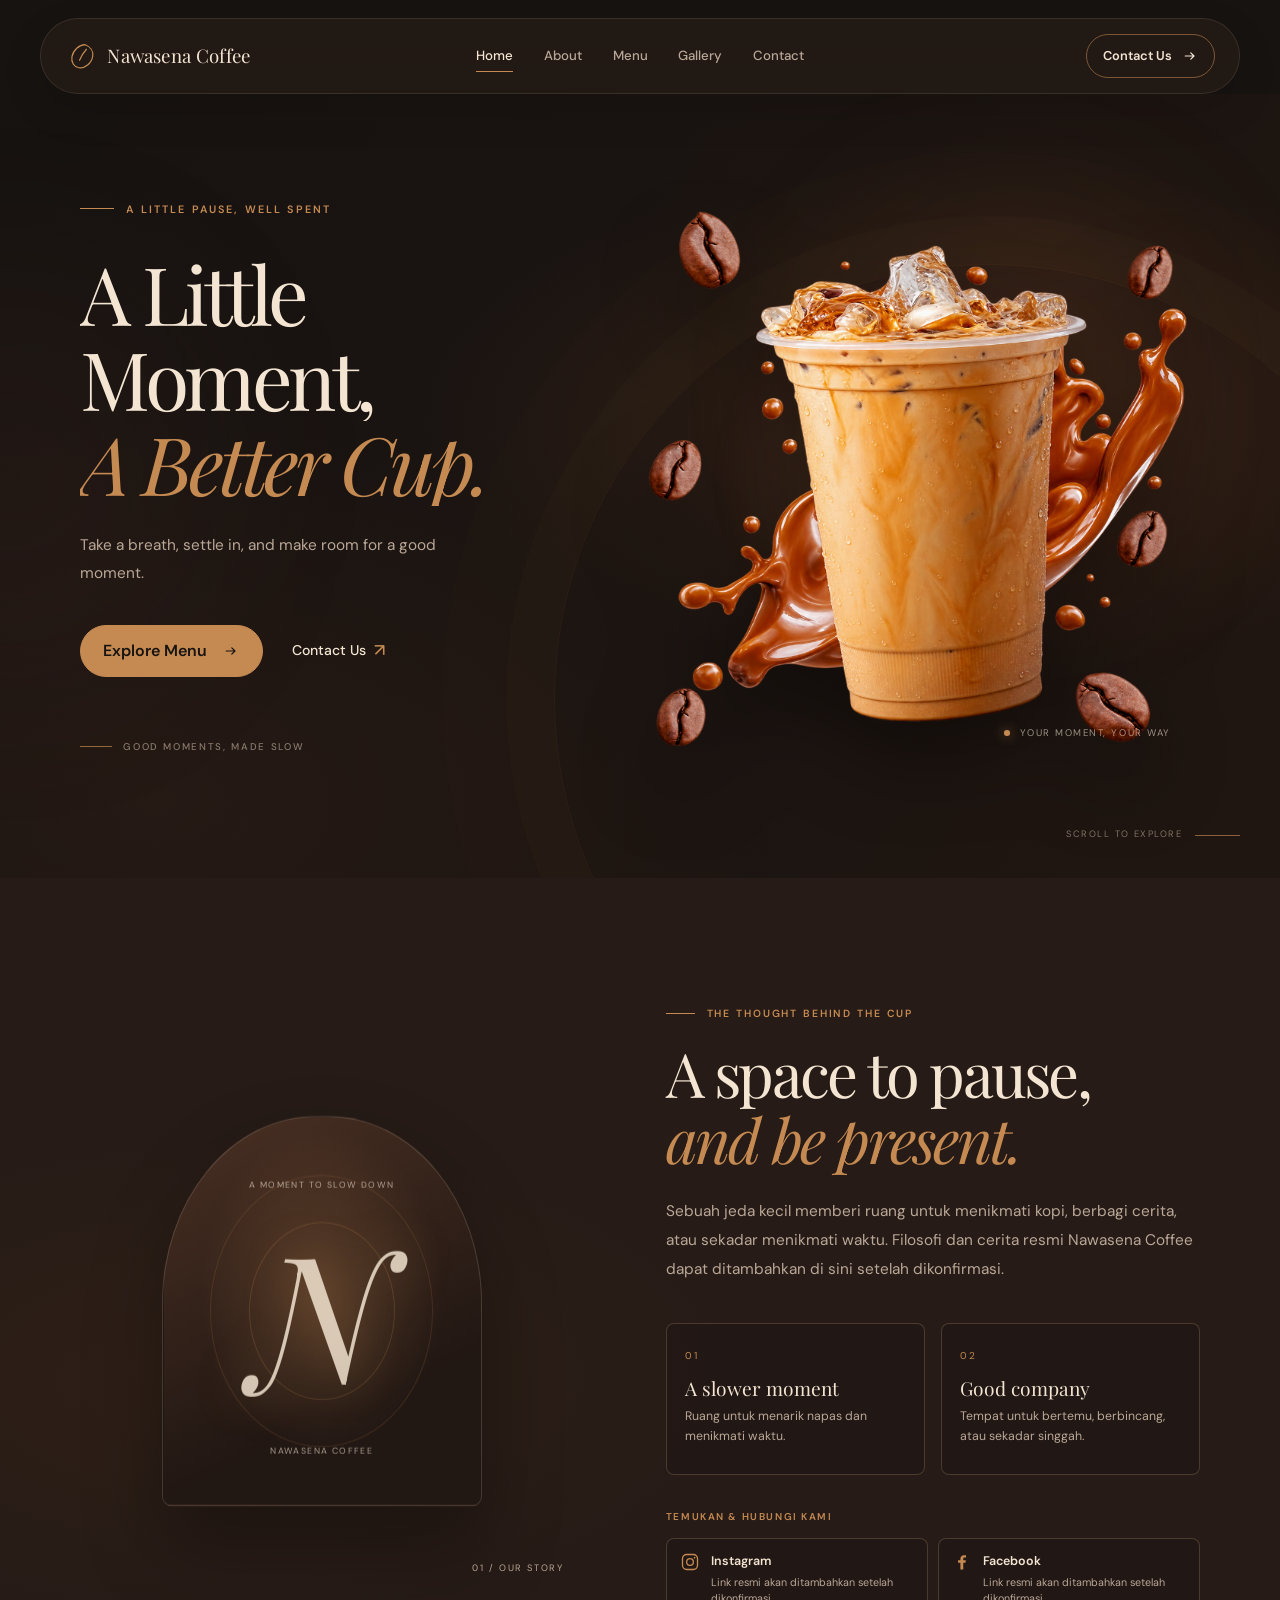
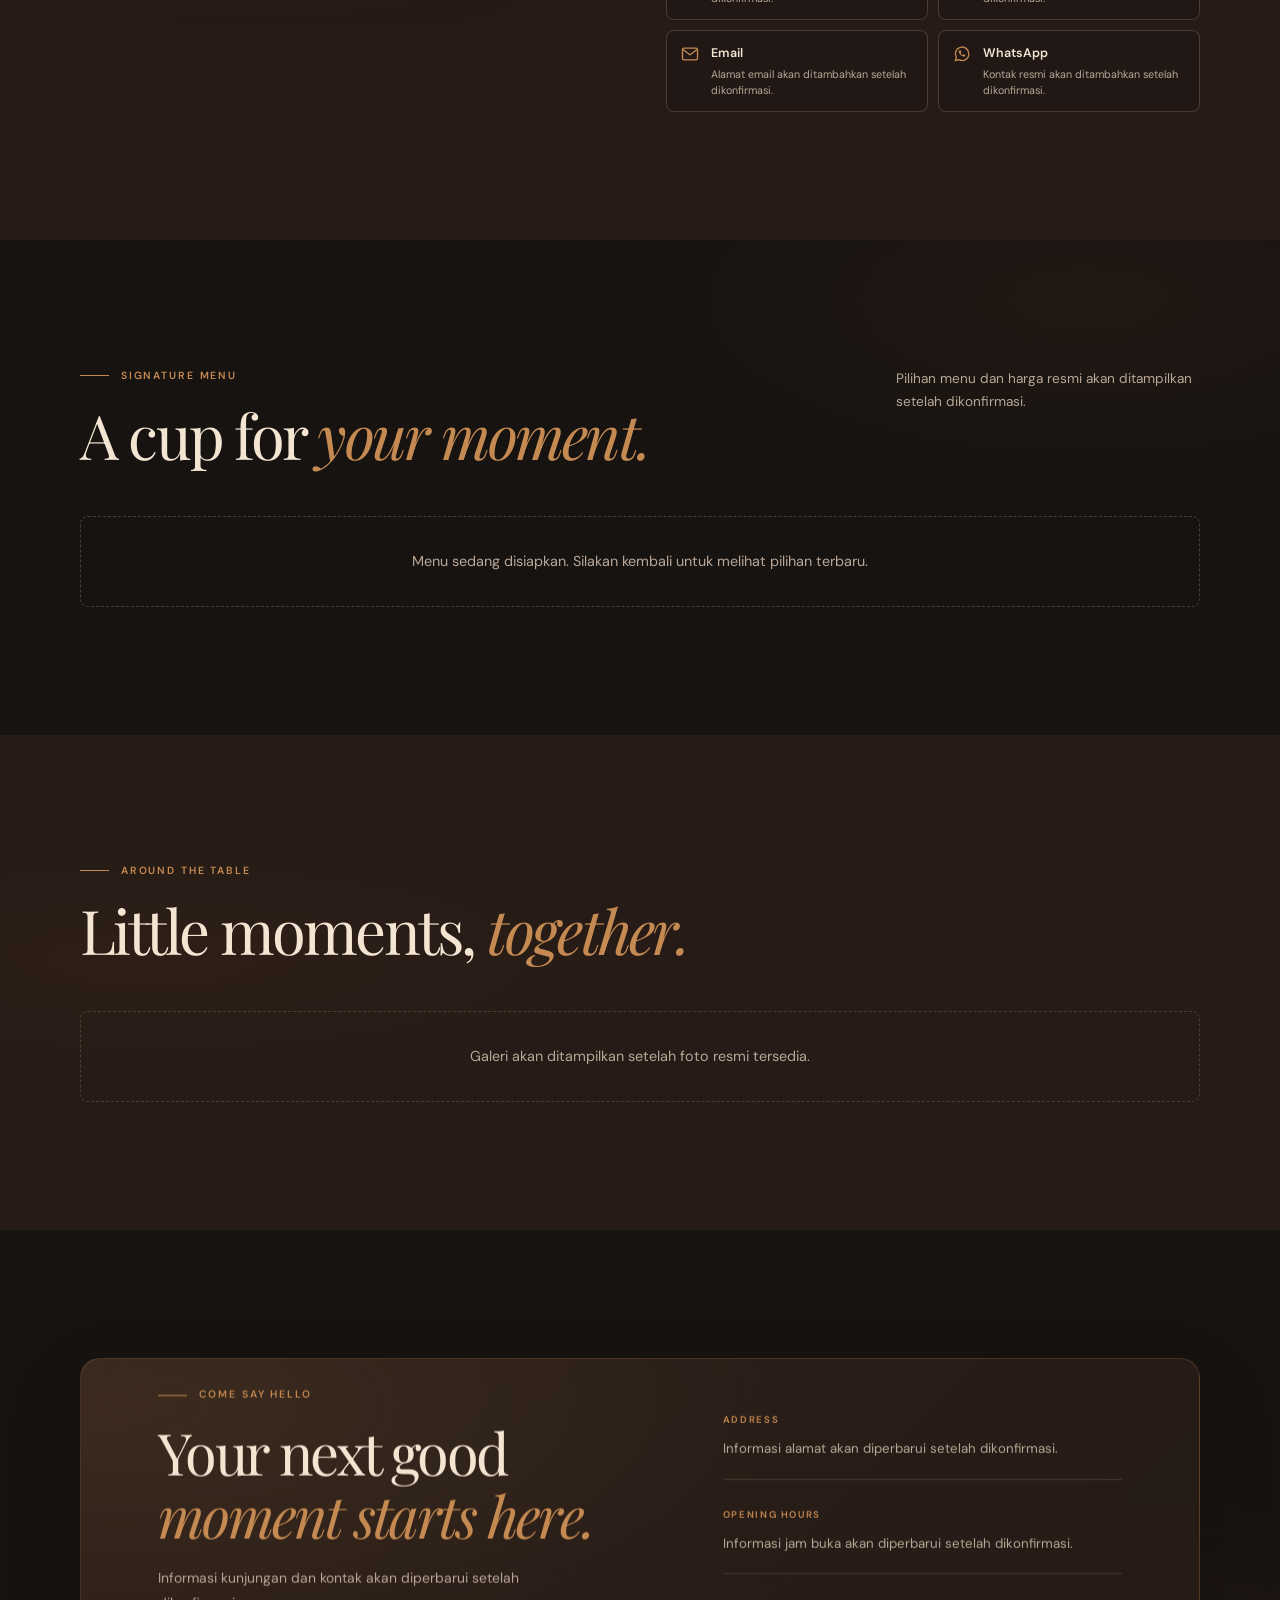
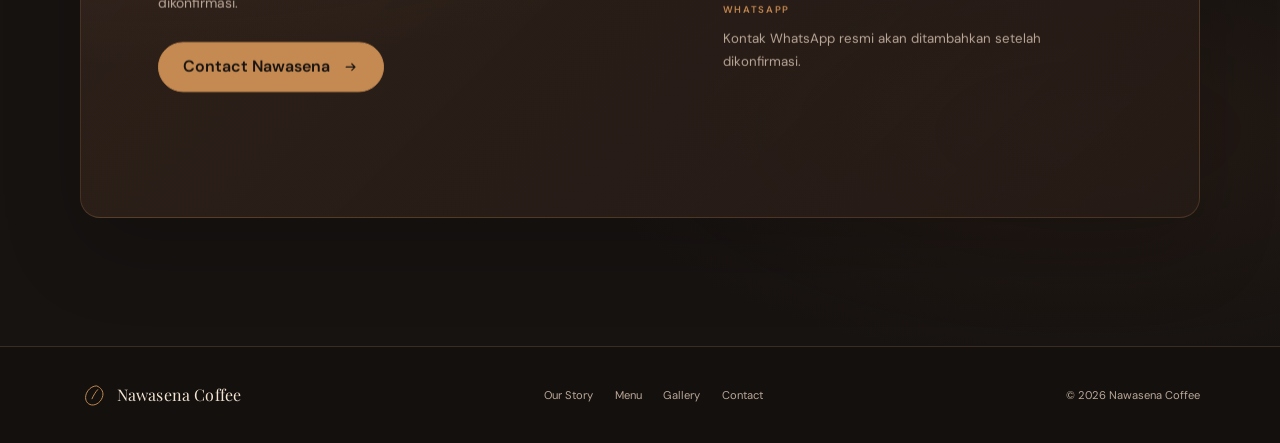
==== commit 17e4af1f: "Improve menu and gallery browsing Co-authored-by: Copilot <223556219+Copilot@users.noreply.github.co" ====
--- a/index.html
+++ b/index.html
@@ -264,6 +264,18 @@
               Menu sedang disiapkan. Silakan kembali untuk melihat pilihan terbaru.
             </p>
           </div>
+          <div class="menu-more" hidden>
+            <button
+              class="button"
+              type="button"
+              data-menu-toggle
+              aria-controls="menu-items"
+              aria-expanded="false"
+              hidden
+            >
+              Lihat semua menu
+            </button>
+          </div>
         </div>
       </section>
 
@@ -284,10 +296,22 @@
             </p>
           </div>
 
-          <div class="gallery-grid" data-gallery-grid aria-live="polite">
-            <p class="content-empty-state">
-              Galeri akan ditampilkan setelah foto resmi tersedia.
-            </p>
+          <div class="gallery-carousel">
+            <div class="gallery-grid" data-gallery-grid aria-label="Galeri foto" tabindex="0">
+              <p class="content-empty-state">
+                Galeri akan ditampilkan setelah foto resmi tersedia.
+              </p>
+            </div>
+            <button
+              class="button gallery-motion-toggle"
+              type="button"
+              data-gallery-motion-toggle
+              aria-controls="gallery-track"
+              aria-pressed="false"
+              hidden
+            >
+              Jeda gerak galeri
+            </button>
           </div>
         </div>
       </section>
--- a/css/styles.css
+++ b/css/styles.css
@@ -834,6 +834,16 @@
   gap: 1.25rem;
 }
 
+.menu-grid--collapsed .menu-card:nth-child(n + 7) {
+  display: none;
+}
+
+.menu-more {
+  display: flex;
+  justify-content: center;
+  margin-top: 2rem;
+}
+
 .content-empty-state {
   grid-column: 1 / -1;
   padding: 2rem;
@@ -862,7 +872,7 @@
 
 .menu-card__visual {
   display: grid;
-  aspect-ratio: 1.28;
+  aspect-ratio: 4 / 5;
   overflow: hidden;
   place-items: center;
   background: var(--color-surface-raised);
@@ -940,28 +950,58 @@
     var(--color-surface);
 }
 
+.gallery-carousel {
+  display: grid;
+  gap: 1.25rem;
+}
+
 .gallery-grid {
-  display: grid;
-  grid-template-columns: repeat(4, minmax(0, 1fr));
-  grid-auto-rows: 12rem;
+  overflow: hidden;
+  scrollbar-width: none;
+}
+
+.gallery-grid::-webkit-scrollbar {
+  display: none;
+}
+
+.gallery-track {
+  display: flex;
+  width: max-content;
+  animation: gallery-marquee var(--gallery-duration, 30s) linear infinite;
+  animation-play-state: paused;
+}
+
+.gallery-grid.is-in-view[data-motion-enabled="true"] .gallery-track {
+  animation-play-state: running;
+}
+
+.gallery-track--static {
+  animation: none;
+}
+
+.gallery-grid:hover .gallery-track,
+.gallery-grid:focus-visible .gallery-track,
+.gallery-grid[data-motion-enabled="false"] .gallery-track {
+  animation-play-state: paused;
+}
+
+.gallery-motion-toggle {
+  justify-self: center;
+}
+
+.gallery-track__group {
+  display: flex;
   gap: 1rem;
 }
 
 .gallery-card {
   position: relative;
-  min-width: 0;
+  flex: 0 0 clamp(15rem, 24vw, 21rem);
+  aspect-ratio: 4 / 5;
   overflow: hidden;
   border: 1px solid rgb(243 229 210 / 10%);
   border-radius: 0.75rem;
   background: var(--color-surface-raised);
-}
-
-.gallery-card:nth-child(4n + 1) {
-  grid-row: span 2;
-}
-
-.gallery-card:nth-child(4n + 2) {
-  grid-column: span 2;
 }
 
 .gallery-card img {
@@ -985,6 +1025,22 @@
   color: var(--color-cream);
   font-family: var(--font-heading);
   font-size: 1rem;
+}
+
+@keyframes gallery-marquee {
+  to {
+    transform: translateX(-50%);
+  }
+}
+
+@media (prefers-reduced-motion: reduce) {
+  .gallery-grid:not([data-motion-enabled="true"]) {
+    overflow-x: auto;
+  }
+
+  .gallery-grid:not([data-motion-enabled="true"]) .gallery-track {
+    animation: none;
+  }
 }
 
 .contact-section {
--- a/css/responsive.css
+++ b/css/responsive.css
@@ -402,22 +402,16 @@
     gap: 1rem;
   }
 
-  .menu-card__visual {
-    aspect-ratio: 1.5;
-  }
-
   .gallery-grid {
-    grid-template-columns: repeat(2, minmax(0, 1fr));
-    grid-auto-rows: 9rem;
+    overflow-x: auto;
+  }
+
+  .gallery-track__group {
     gap: 0.65rem;
   }
 
-  .gallery-card:nth-child(4n + 1) {
-    grid-row: span 2;
-  }
-
-  .gallery-card:nth-child(4n + 2) {
-    grid-column: span 1;
+  .gallery-card {
+    flex-basis: min(78vw, 20rem);
   }
 
   .contact-panel {
--- a/css/animations.css
+++ b/css/animations.css
@@ -120,19 +120,15 @@
   *::before,
   *::after {
     scroll-behavior: auto !important;
-    animation-duration: 0.01ms !important;
-    animation-iteration-count: 1 !important;
     transition-duration: 0.01ms !important;
   }
 
   .has-scroll-reveal .reveal:not(.is-visible) {
-    opacity: 1;
+    opacity: 0;
     transform: none;
   }
 
   .hero__eyebrow,
-  .hero__eyebrow-text,
-  .hero__title-text,
   .hero__description,
   .hero__actions,
   .hero__signature,
@@ -140,21 +136,36 @@
     animation: none !important;
   }
 
-  .hero__title-text,
-  .hero__eyebrow-text,
   .hero__description,
   .hero__actions {
     opacity: 1;
     transform: none;
   }
 
-  .hero__eyebrow-text {
-    clip-path: none;
+  .hero__eyebrow-text,
+  .hero__title-text {
+    animation-duration: 700ms !important;
+    animation-iteration-count: 1 !important;
+  }
+
+  .has-scroll-reveal .reveal.is-visible {
+    animation-name: scroll-reveal-fade;
+    animation-duration: 420ms !important;
+    animation-iteration-count: 1 !important;
+  }
+
+  @keyframes scroll-reveal-fade {
+    from {
+      opacity: 0;
+    }
+
+    to {
+      opacity: 1;
+    }
   }
 
   .hero__ambient,
   .hero__visual-glow,
-  .hero__artwork,
   .hero__visual-caption {
     opacity: 1;
     translate: none;
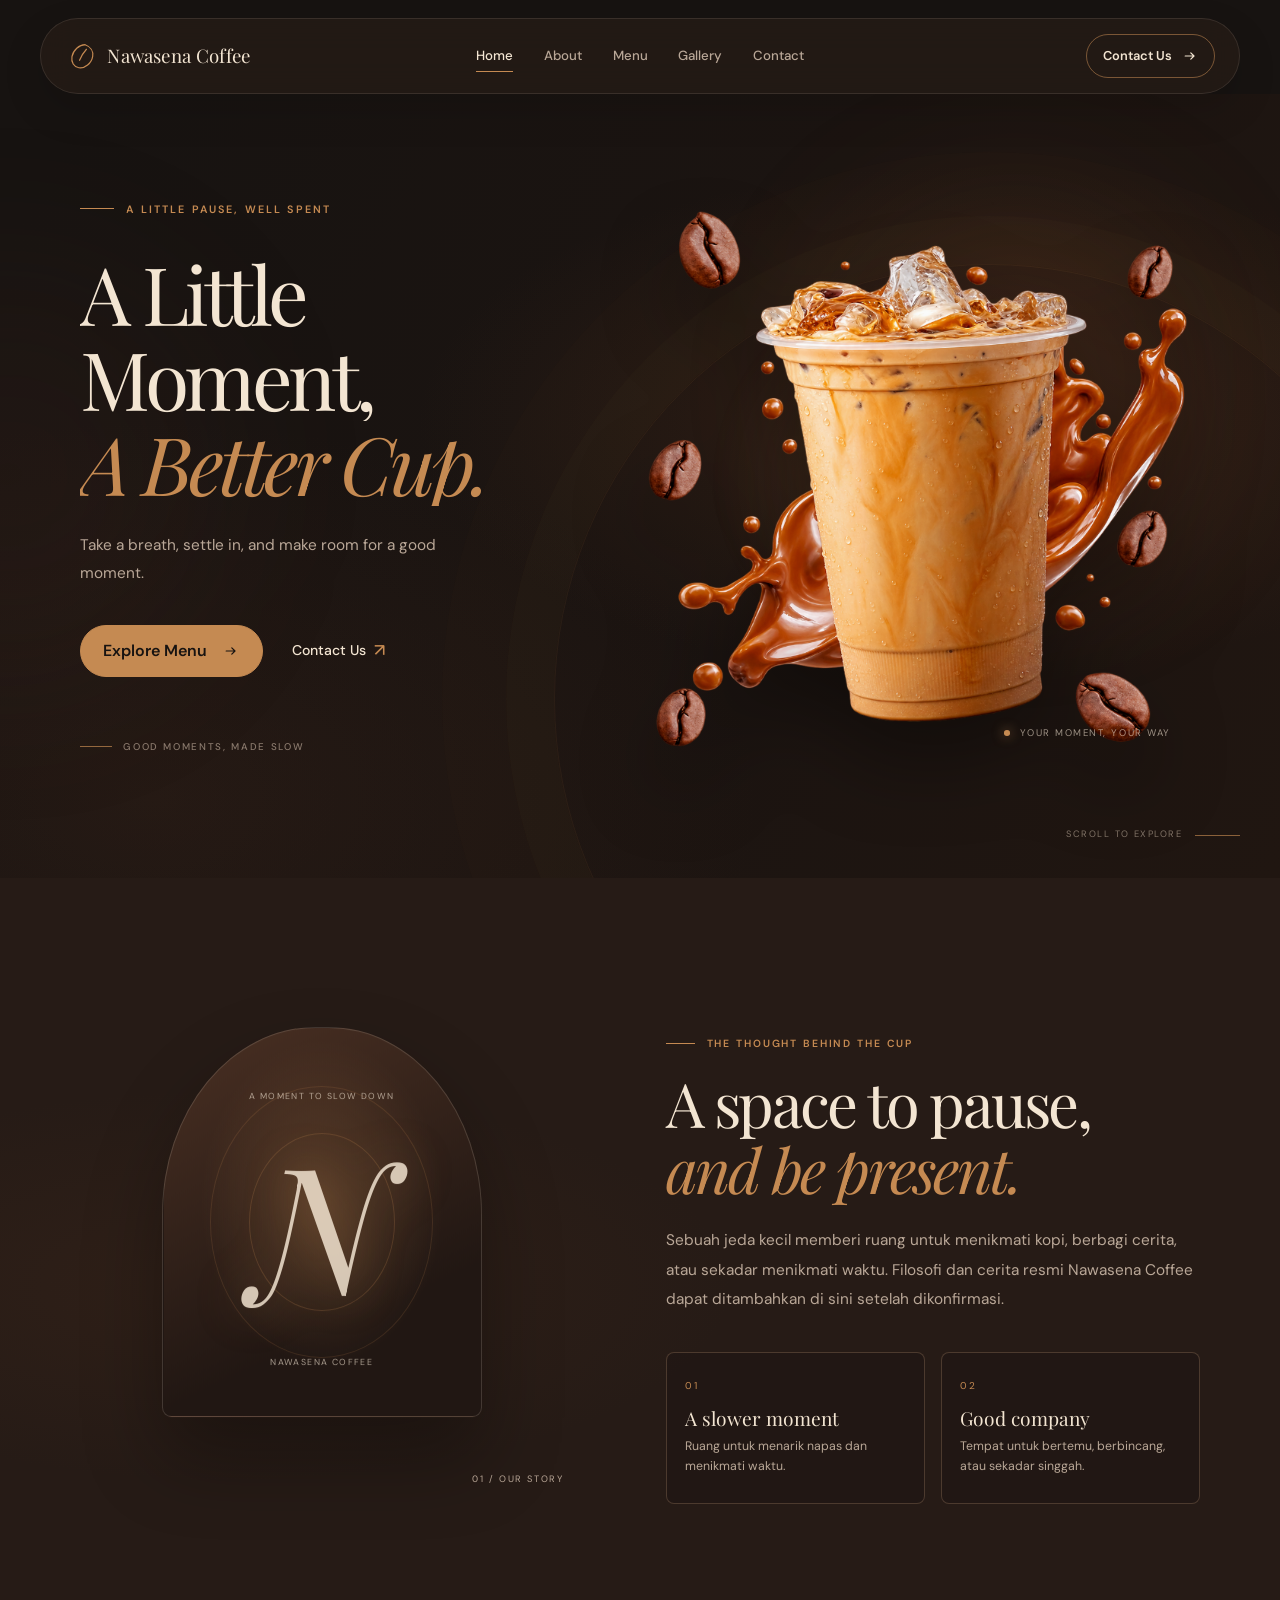
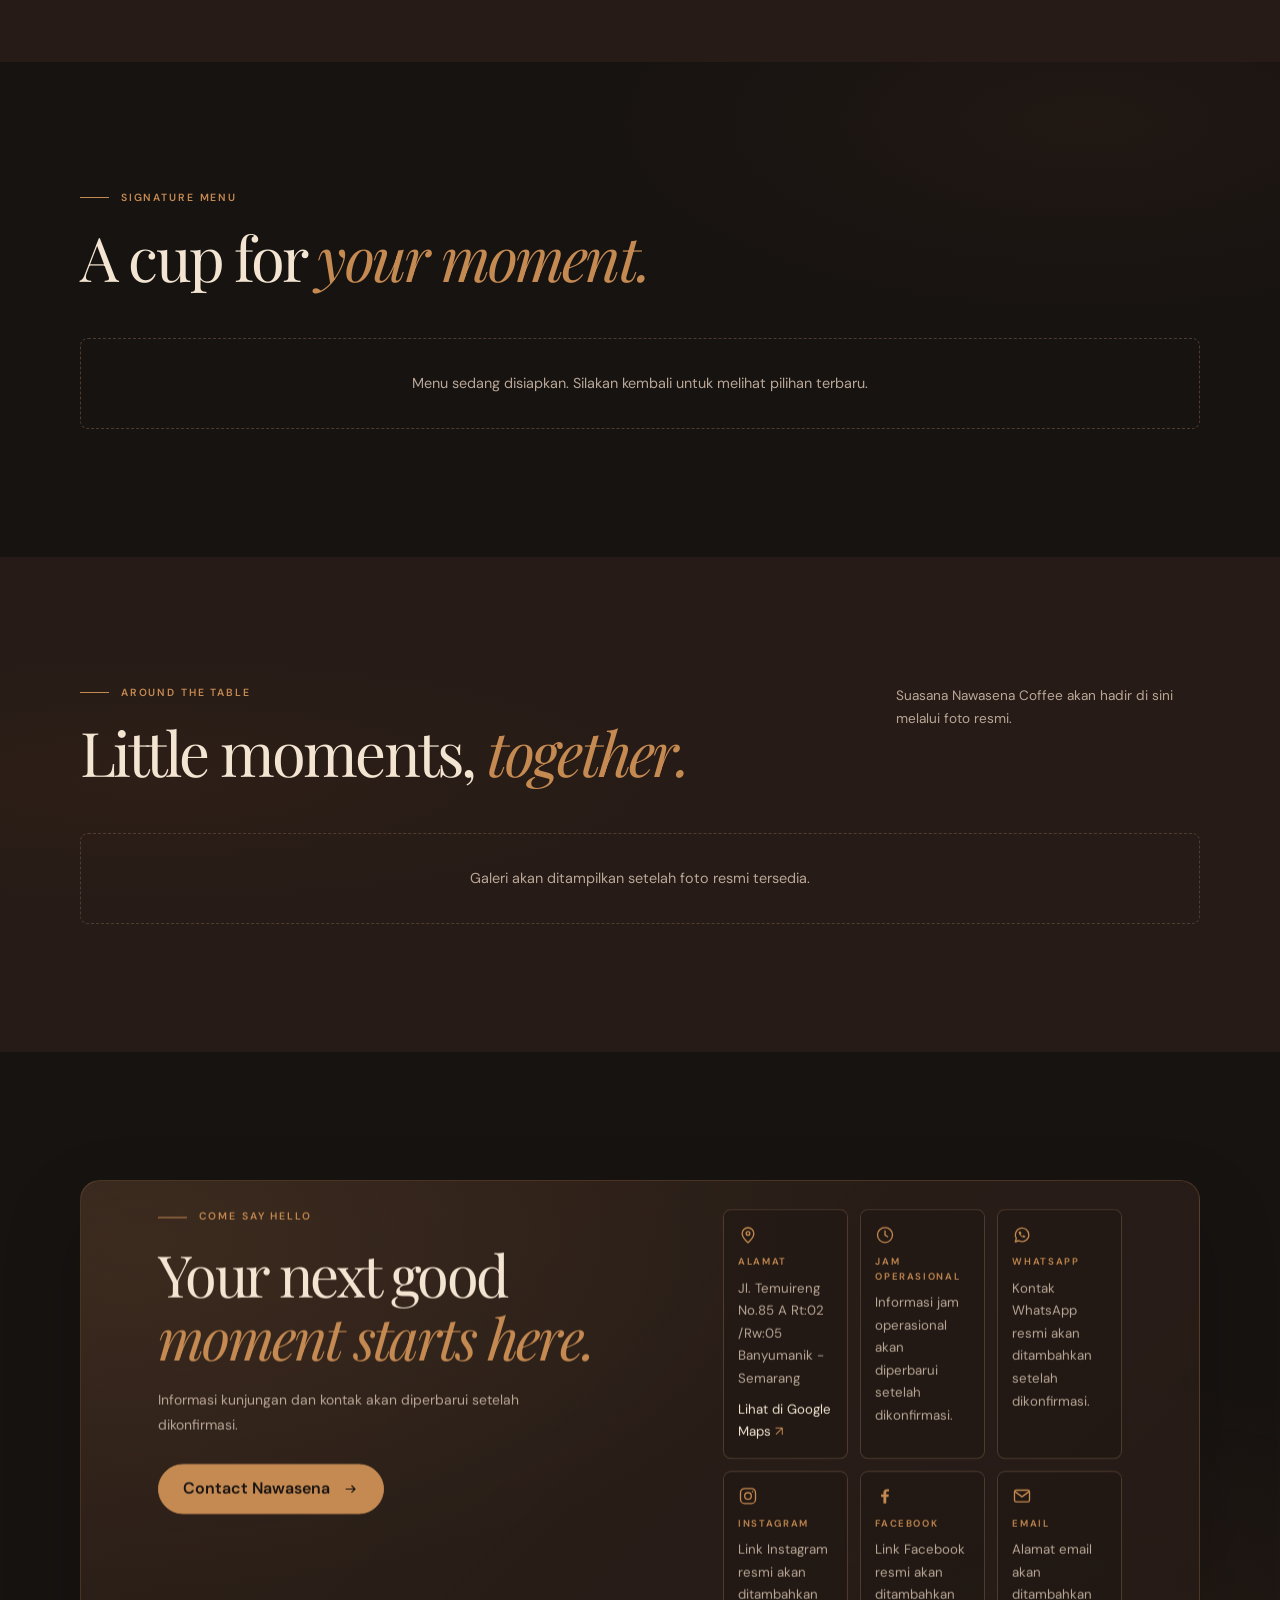
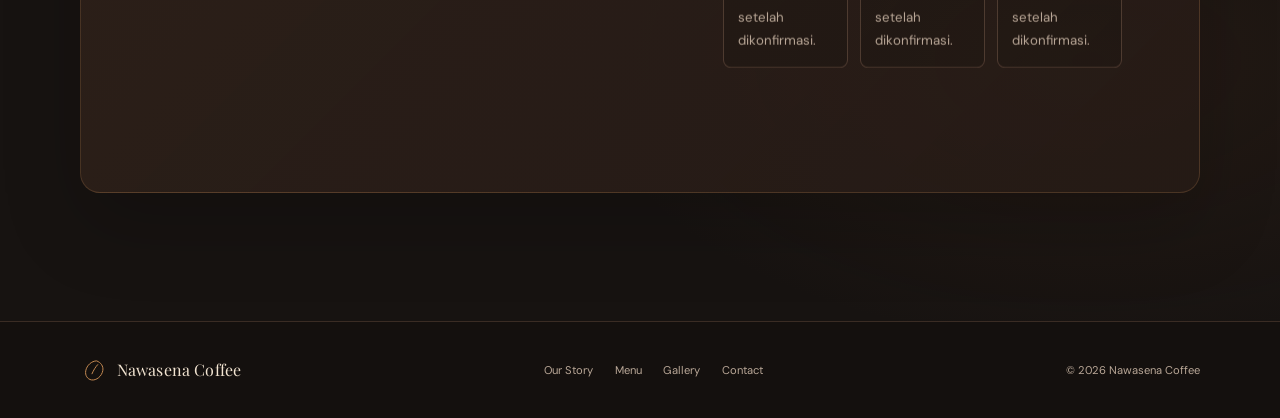
==== commit 97b25a99: "Consolidate contact details at page bottom Co-authored-by: Copilot <223556219+Copilot@users.noreply." ====
--- a/index.html
+++ b/index.html
@@ -189,55 +189,6 @@
                 <p>Tempat untuk bertemu, berbincang, atau sekadar singgah.</p>
               </article>
             </div>
-            <div class="story-social reveal" aria-label="Media sosial dan kontak Nawasena Coffee">
-              <p class="story-social__heading">TEMUKAN &amp; HUBUNGI KAMI</p>
-              <ul class="story-social__list">
-                <li class="story-social__item">
-                  <svg class="story-social__icon" viewBox="0 0 24 24" aria-hidden="true" focusable="false">
-                    <rect x="3" y="3" width="18" height="18" rx="5" fill="none" stroke="currentColor" stroke-width="1.6" />
-                    <circle cx="12" cy="12" r="4" fill="none" stroke="currentColor" stroke-width="1.6" />
-                    <circle cx="17.5" cy="6.8" r="1" fill="currentColor" />
-                  </svg>
-                  <div class="story-social__body">
-                    <span class="story-social__name">Instagram</span>
-                    <a class="story-social__link" data-social-link="instagram" hidden>Buka Instagram <span aria-hidden="true">↗</span></a>
-                    <span class="story-social__placeholder" data-social-placeholder>Link resmi akan ditambahkan setelah dikonfirmasi.</span>
-                  </div>
-                </li>
-                <li class="story-social__item">
-                  <svg class="story-social__icon" viewBox="0 0 24 24" aria-hidden="true" focusable="false">
-                    <path d="M13.5 21v-8h2.7l.4-3h-3.1V8.1c0-.9.3-1.5 1.6-1.5h1.7V3.9c-.3 0-1.3-.1-2.5-.1-2.5 0-4.2 1.5-4.2 4.3V10H7.3v3h2.8v8h3.4Z" fill="currentColor" />
-                  </svg>
-                  <div class="story-social__body">
-                    <span class="story-social__name">Facebook</span>
-                    <a class="story-social__link" data-social-link="facebook" hidden>Buka Facebook <span aria-hidden="true">↗</span></a>
-                    <span class="story-social__placeholder" data-social-placeholder>Link resmi akan ditambahkan setelah dikonfirmasi.</span>
-                  </div>
-                </li>
-                <li class="story-social__item">
-                  <svg class="story-social__icon" viewBox="0 0 24 24" aria-hidden="true" focusable="false">
-                    <rect x="3" y="5" width="18" height="14" rx="2" fill="none" stroke="currentColor" stroke-width="1.6" />
-                    <path d="m4 7 8 6 8-6" fill="none" stroke="currentColor" stroke-linecap="round" stroke-linejoin="round" stroke-width="1.6" />
-                  </svg>
-                  <div class="story-social__body">
-                    <span class="story-social__name">Email</span>
-                    <a class="story-social__link" data-social-link="email" hidden>Kirim email <span aria-hidden="true">↗</span></a>
-                    <span class="story-social__placeholder" data-social-placeholder>Alamat email akan ditambahkan setelah dikonfirmasi.</span>
-                  </div>
-                </li>
-                <li class="story-social__item">
-                  <svg class="story-social__icon" viewBox="0 0 24 24" aria-hidden="true" focusable="false">
-                    <path d="M20.2 11.7a8.1 8.1 0 0 1-12 7.1L4 20l1.2-4A8.1 8.1 0 1 1 20.2 11.7Z" fill="none" stroke="currentColor" stroke-linecap="round" stroke-linejoin="round" stroke-width="1.6" />
-                    <path d="M9 8.2c.2-.4.4-.4.7-.4h.4c.2 0 .3.1.4.4l.7 1.6c.1.2.1.4-.1.6l-.5.6c-.2.2-.2.4 0 .6.4.7 1 1.3 1.7 1.7.2.1.4.1.6-.1l.6-.7c.2-.2.4-.2.6-.1l1.5.7c.2.1.4.2.4.4v.4c0 .3-.1.5-.4.7-.5.3-1.2.5-1.9.4-1.1-.2-2.4-.9-3.6-2.1-1.2-1.2-1.9-2.5-2.1-3.6-.1-.7.1-1.4.4-1.9Z" fill="currentColor" />
-                  </svg>
-                  <div class="story-social__body">
-                    <span class="story-social__name">WhatsApp</span>
-                    <a class="story-social__link" data-social-link="whatsapp" hidden>Chat WhatsApp <span aria-hidden="true">↗</span></a>
-                    <span class="story-social__placeholder" data-social-placeholder>Kontak resmi akan ditambahkan setelah dikonfirmasi.</span>
-                  </div>
-                </li>
-              </ul>
-            </div>
           </div>
         </div>
       </section>
@@ -338,33 +289,66 @@
               </a>
             </div>
 
-            <div class="contact-panel__details" id="contact-details" data-scroll-parallax="0.08">
-              <div class="contact-detail">
-                <span class="contact-detail__label">ADDRESS</span>
+            <div class="contact-panel__details" id="contact-details" data-scroll-parallax="0.08" aria-label="Informasi kunjungan dan kontak">
+              <article class="contact-detail">
+                <svg class="contact-detail__icon" viewBox="0 0 24 24" aria-hidden="true" focusable="false">
+                  <path d="M19 10.2c0 5-7 11-7 11s-7-6-7-11a7 7 0 1 1 14 0Z" fill="none" stroke="currentColor" stroke-width="1.6" />
+                  <circle cx="12" cy="10" r="2.2" fill="none" stroke="currentColor" stroke-width="1.6" />
+                </svg>
+                <span class="contact-detail__label">ALAMAT</span>
                 <p class="contact-detail__value" data-business-address>
                   Informasi alamat akan diperbarui setelah dikonfirmasi.
                 </p>
                 <a class="contact-detail__link" data-map-link hidden>
-                  Buka Google Maps
-                  <span aria-hidden="true">↗</span>
+                  Lihat di Google Maps <span aria-hidden="true">↗</span>
                 </a>
-              </div>
-              <div class="contact-detail">
-                <span class="contact-detail__label">OPENING HOURS</span>
+              </article>
+              <article class="contact-detail">
+                <svg class="contact-detail__icon" viewBox="0 0 24 24" aria-hidden="true" focusable="false">
+                  <circle cx="12" cy="12" r="9" fill="none" stroke="currentColor" stroke-width="1.6" />
+                  <path d="M12 7v5l3.2 2" fill="none" stroke="currentColor" stroke-linecap="round" stroke-linejoin="round" stroke-width="1.6" />
+                </svg>
+                <span class="contact-detail__label">JAM OPERASIONAL</span>
                 <p class="contact-detail__value" data-opening-hours>
-                  Informasi jam buka akan diperbarui setelah dikonfirmasi.
+                  Informasi jam operasional akan diperbarui setelah dikonfirmasi.
                 </p>
-              </div>
-              <div class="contact-detail contact-detail--action">
+              </article>
+              <article class="contact-detail">
+                <svg class="contact-detail__icon" viewBox="0 0 24 24" aria-hidden="true" focusable="false">
+                  <path d="M20.2 11.7a8.1 8.1 0 0 1-12 7.1L4 20l1.2-4A8.1 8.1 0 1 1 20.2 11.7Z" fill="none" stroke="currentColor" stroke-linecap="round" stroke-linejoin="round" stroke-width="1.6" />
+                  <path d="M9 8.2c.2-.4.4-.4.7-.4h.4c.2 0 .3.1.4.4l.7 1.6c.1.2.1.4-.1.6l-.5.6c-.2.2-.2.4 0 .6.4.7 1 1.3 1.7 1.7.2.1.4.1.6-.1l.6-.7c.2-.2.4-.2.6-.1l1.5.7c.2.1.4.2.4.4v.4c0 .3-.1.5-.4.7-.5.3-1.2.5-1.9.4-1.1-.2-2.4-.9-3.6-2.1-1.2-1.2-1.9-2.5-2.1-3.6-.1-.7.1-1.4.4-1.9Z" fill="currentColor" />
+                </svg>
                 <span class="contact-detail__label">WHATSAPP</span>
-                <a class="contact-detail__link" data-whatsapp-link hidden>
-                  Chat with us
-                  <span aria-hidden="true">↗</span>
-                </a>
-                <p class="contact-detail__value" data-whatsapp-placeholder>
-                  Kontak WhatsApp resmi akan ditambahkan setelah dikonfirmasi.
-                </p>
-              </div>
+                <a class="contact-detail__link" data-social-link="whatsapp" hidden>Chat WhatsApp <span aria-hidden="true">↗</span></a>
+                <p class="contact-detail__value" data-social-placeholder>Kontak WhatsApp resmi akan ditambahkan setelah dikonfirmasi.</p>
+              </article>
+              <article class="contact-detail">
+                <svg class="contact-detail__icon" viewBox="0 0 24 24" aria-hidden="true" focusable="false">
+                  <rect x="3" y="3" width="18" height="18" rx="5" fill="none" stroke="currentColor" stroke-width="1.6" />
+                  <circle cx="12" cy="12" r="4" fill="none" stroke="currentColor" stroke-width="1.6" />
+                  <circle cx="17.5" cy="6.8" r="1" fill="currentColor" />
+                </svg>
+                <span class="contact-detail__label">INSTAGRAM</span>
+                <a class="contact-detail__link" data-social-link="instagram" hidden>Buka Instagram <span aria-hidden="true">↗</span></a>
+                <p class="contact-detail__value" data-social-placeholder>Link Instagram resmi akan ditambahkan setelah dikonfirmasi.</p>
+              </article>
+              <article class="contact-detail">
+                <svg class="contact-detail__icon" viewBox="0 0 24 24" aria-hidden="true" focusable="false">
+                  <path d="M13.5 21v-8h2.7l.4-3h-3.1V8.1c0-.9.3-1.5 1.6-1.5h1.7V3.9c-.3 0-1.3-.1-2.5-.1-2.5 0-4.2 1.5-4.2 4.3V10H7.3v3h2.8v8h3.4Z" fill="currentColor" />
+                </svg>
+                <span class="contact-detail__label">FACEBOOK</span>
+                <a class="contact-detail__link" data-social-link="facebook" hidden>Buka Facebook <span aria-hidden="true">↗</span></a>
+                <p class="contact-detail__value" data-social-placeholder>Link Facebook resmi akan ditambahkan setelah dikonfirmasi.</p>
+              </article>
+              <article class="contact-detail">
+                <svg class="contact-detail__icon" viewBox="0 0 24 24" aria-hidden="true" focusable="false">
+                  <rect x="3" y="5" width="18" height="14" rx="2" fill="none" stroke="currentColor" stroke-width="1.6" />
+                  <path d="m4 7 8 6 8-6" fill="none" stroke="currentColor" stroke-linecap="round" stroke-linejoin="round" stroke-width="1.6" />
+                </svg>
+                <span class="contact-detail__label">EMAIL</span>
+                <a class="contact-detail__link" data-social-link="email" hidden>Kirim email <span aria-hidden="true">↗</span></a>
+                <p class="contact-detail__value" data-social-placeholder>Alamat email akan ditambahkan setelah dikonfirmasi.</p>
+              </article>
             </div>
           </div>
         </div>
--- a/css/styles.css
+++ b/css/styles.css
@@ -36,7 +36,7 @@
 }
 
 html {
-  min-width: 320px;
+  min-width: 0;
   scroll-behavior: smooth;
 }
 
@@ -737,75 +737,6 @@
   line-height: 1.6;
 }
 
-.story-social {
-  margin-top: 2.2rem;
-}
-
-.story-social__heading {
-  margin-bottom: 0.85rem;
-  color: var(--color-accent);
-  font-size: 0.62rem;
-  font-weight: 600;
-  letter-spacing: 0.16em;
-}
-
-.story-social__list {
-  display: grid;
-  grid-template-columns: repeat(2, minmax(0, 1fr));
-  gap: 0.65rem;
-  padding: 0;
-  margin: 0;
-  list-style: none;
-}
-
-.story-social__item {
-  display: flex;
-  min-width: 0;
-  align-items: flex-start;
-  gap: 0.7rem;
-  padding: 0.8rem;
-  border: 1px solid rgb(89 68 55 / 78%);
-  border-radius: var(--border-radius-medium);
-  background: rgb(23 19 17 / 30%);
-}
-
-.story-social__icon {
-  width: 1.25rem;
-  height: 1.25rem;
-  flex: 0 0 auto;
-  color: var(--color-accent);
-}
-
-.story-social__body {
-  display: grid;
-  min-width: 0;
-  gap: 0.2rem;
-}
-
-.story-social__name {
-  color: var(--color-cream);
-  font-size: 0.78rem;
-  font-weight: 600;
-}
-
-.story-social__link,
-.story-social__placeholder {
-  color: var(--color-muted);
-  font-size: 0.67rem;
-  line-height: 1.5;
-  overflow-wrap: anywhere;
-}
-
-.story-social__link {
-  width: fit-content;
-  color: var(--color-accent);
-  transition: color var(--transition-duration-fast) var(--transition-easing);
-}
-
-.story-social__link:hover {
-  color: var(--color-cream);
-}
-
 .menu-section {
   background:
     radial-gradient(ellipse at 85% 12%, rgb(91 53 31 / 14%), transparent 31%),
@@ -1092,21 +1023,27 @@
 
 .contact-panel__details {
   display: grid;
-  align-content: center;
-  gap: 1.35rem;
+  grid-template-columns: repeat(3, minmax(0, 1fr));
+  gap: 0.75rem;
 }
 
 .contact-detail {
-  padding-bottom: 1.1rem;
-  border-bottom: 1px solid rgb(89 68 55 / 82%);
-}
-
-.contact-detail:last-child {
-  padding-bottom: 0;
-  border-bottom: 0;
+  min-width: 0;
+  padding: 0.9rem;
+  border: 1px solid rgb(89 68 55 / 82%);
+  border-radius: var(--border-radius-medium);
+  background: rgb(23 19 17 / 28%);
+}
+
+.contact-detail__icon {
+  width: 1.25rem;
+  height: 1.25rem;
+  margin-bottom: 0.65rem;
+  color: var(--color-accent);
 }
 
 .contact-detail__label {
+  display: block;
   color: var(--color-accent);
   font-size: 0.6rem;
   font-weight: 600;
@@ -1120,6 +1057,7 @@
   color: var(--color-cream);
   font-size: 0.83rem;
   line-height: 1.7;
+  overflow-wrap: anywhere;
 }
 
 .contact-detail__value {
--- a/css/responsive.css
+++ b/css/responsive.css
@@ -264,10 +264,6 @@
     gap: 2rem;
   }
 
-  .story-social__list {
-    grid-template-columns: repeat(4, minmax(0, 1fr));
-  }
-
   .story__visual {
     min-height: 26rem;
   }
@@ -300,18 +296,7 @@
 
   .contact-panel__details {
     grid-template-columns: repeat(3, minmax(0, 1fr));
-    gap: 1rem;
-  }
-
-  .contact-detail {
-    padding-right: 0.8rem;
-    border-right: 1px solid rgb(89 68 55 / 82%);
-    border-bottom: 0;
-  }
-
-  .contact-detail:last-child {
-    padding-right: 0;
-    border-right: 0;
+    gap: 0.75rem;
   }
 
   .site-footer__inner {
@@ -330,20 +315,6 @@
 
   .story__layout {
     gap: 1.25rem;
-  }
-
-  .story-social__list {
-    grid-template-columns: repeat(2, minmax(0, 1fr));
-  }
-
-  .story-social__item {
-    gap: 0.55rem;
-    padding: 0.7rem 0.6rem;
-  }
-
-  .story-social__placeholder,
-  .story-social__link {
-    font-size: 0.62rem;
   }
 
   .story__visual {
@@ -398,8 +369,31 @@
   }
 
   .menu-grid {
-    grid-template-columns: minmax(0, 1fr);
-    gap: 1rem;
+    grid-template-columns: repeat(2, minmax(0, 1fr));
+    gap: 0.75rem;
+  }
+
+  .menu-card {
+    border-radius: 0.7rem;
+  }
+
+  .menu-card__body {
+    padding: 0.85rem;
+  }
+
+  .menu-card__title {
+    font-size: 1.15rem;
+  }
+
+  .menu-card__description {
+    min-height: 0;
+    font-size: 0.72rem;
+  }
+
+  .menu-card__footer {
+    gap: 0.5rem;
+    margin-top: 0.75rem;
+    padding-top: 0.7rem;
   }
 
   .gallery-grid {
@@ -411,7 +405,7 @@
   }
 
   .gallery-card {
-    flex-basis: min(78vw, 20rem);
+    flex-basis: min(68vw, 17rem);
   }
 
   .contact-panel {
@@ -425,21 +419,17 @@
   }
 
   .contact-panel__details {
-    grid-template-columns: minmax(0, 1fr);
-    gap: 1.1rem;
-  }
-
-  .contact-detail,
-  .contact-detail:last-child {
-    padding-right: 0;
-    padding-bottom: 1rem;
-    border-right: 0;
-    border-bottom: 1px solid rgb(89 68 55 / 82%);
-  }
-
-  .contact-detail:last-child {
-    padding-bottom: 0;
-    border-bottom: 0;
+    grid-template-columns: repeat(2, minmax(0, 1fr));
+    gap: 0.6rem;
+  }
+
+  .contact-detail {
+    padding: 0.75rem;
+  }
+
+  .contact-detail__value,
+  .contact-detail__link {
+    font-size: 0.72rem;
   }
 
   .site-footer__inner {
@@ -449,6 +439,16 @@
     padding-block: 1.75rem;
   }
 
+  @media (max-width: 359px) {
+    .hero__artwork {
+      width: 100%;
+    }
+
+    .contact-panel__details {
+      grid-template-columns: minmax(0, 1fr);
+    }
+  }
+
   .site-footer__nav {
     width: 100%;
     gap: 1rem;
--- a/css/animations.css
+++ b/css/animations.css
@@ -43,7 +43,10 @@
 }
 
 .hero__artwork {
-  animation: hero-art-enter 950ms 100ms both;
+  animation:
+    hero-art-enter 950ms 100ms both,
+    hero-art-shake 1.1s 1.05s both;
+  transform-origin: 50% 80%;
 }
 
 .hero__ambient,
@@ -112,6 +115,32 @@
 
   to {
     transform: translateY(0) scale(1);
+  }
+}
+
+@keyframes hero-art-shake {
+  0%, 100% {
+    rotate: 0deg;
+  }
+
+  16% {
+    rotate: -3deg;
+  }
+
+  32% {
+    rotate: 2.6deg;
+  }
+
+  48% {
+    rotate: -2deg;
+  }
+
+  64% {
+    rotate: 1.4deg;
+  }
+
+  80% {
+    rotate: -0.7deg;
   }
 }
 
@@ -131,9 +160,34 @@
   .hero__eyebrow,
   .hero__description,
   .hero__actions,
-  .hero__signature,
+  .hero__signature {
+    animation: none !important;
+  }
+
   .hero__artwork {
-    animation: none !important;
+    animation: hero-art-shake 650ms 350ms both;
+  }
+
+  @keyframes hero-art-shake {
+    0%, 100% {
+      rotate: 0deg;
+    }
+
+    20% {
+      rotate: -1.5deg;
+    }
+
+    40% {
+      rotate: 1.2deg;
+    }
+
+    60% {
+      rotate: -0.8deg;
+    }
+
+    80% {
+      rotate: 0.4deg;
+    }
   }
 
   .hero__description,
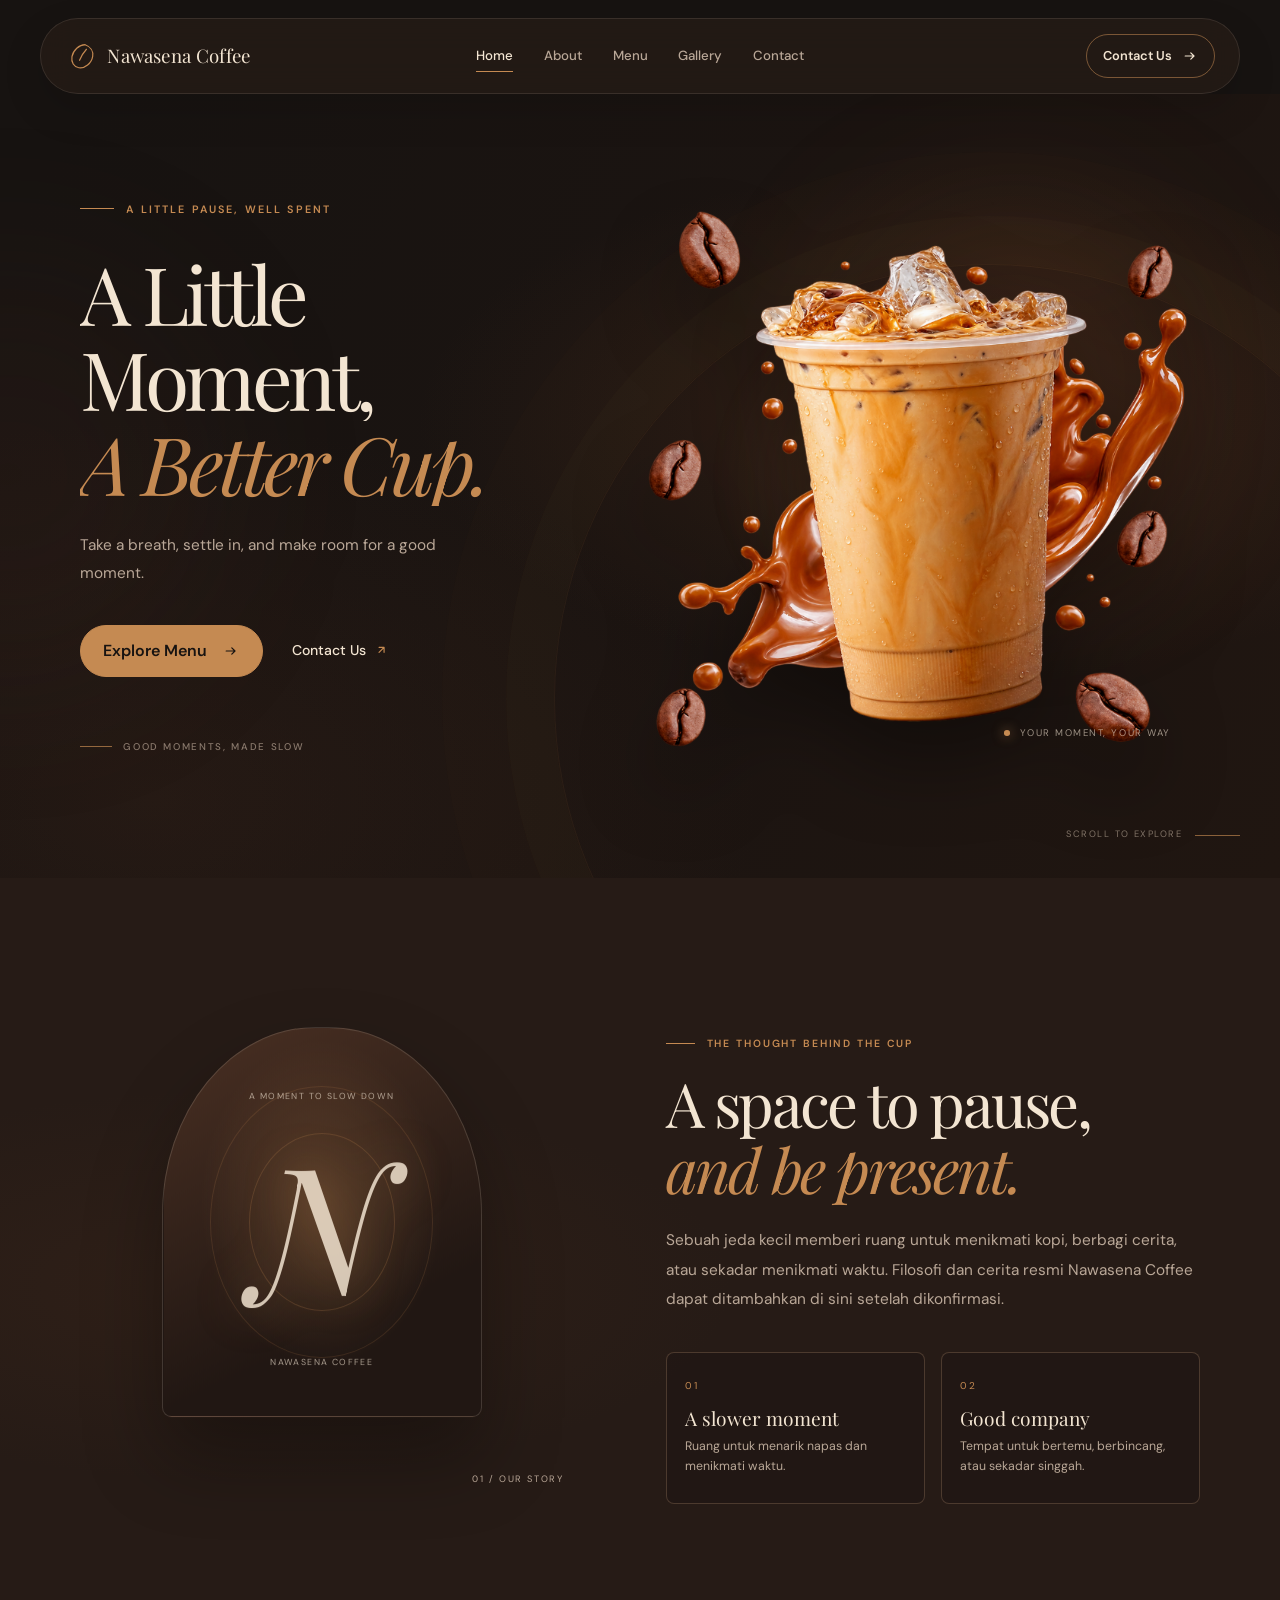
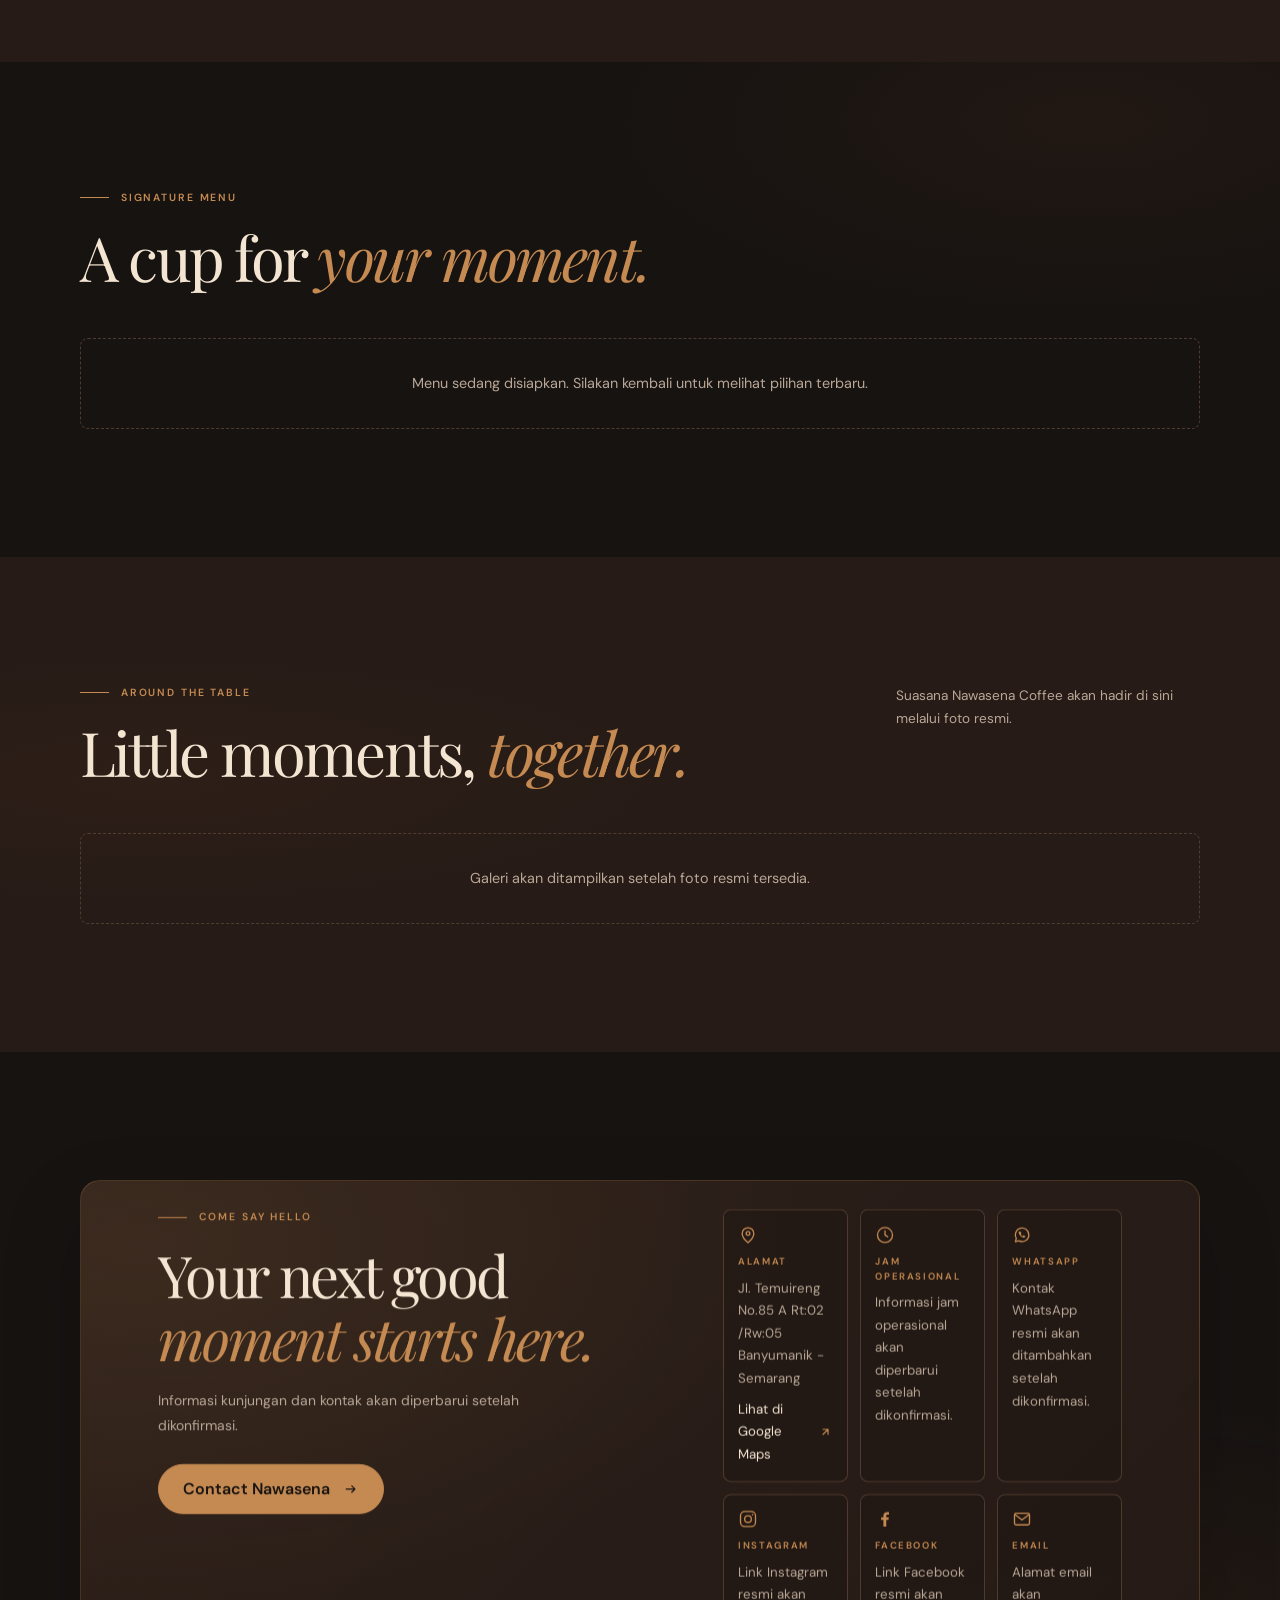
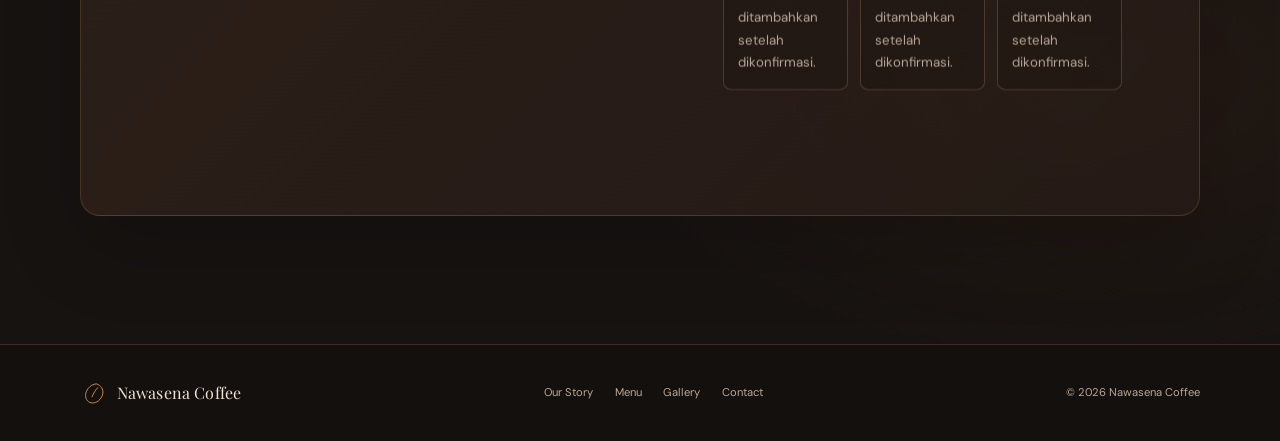
==== commit c671669f: "Use consistent SVG link arrows Co-authored-by: Copilot <223556219+Copilot@users.noreply.github.com>" ====
--- a/index.html
+++ b/index.html
@@ -118,7 +118,9 @@
               </a>
               <a class="hero__text-link" href="#contact">
                 Contact Us
-                <span aria-hidden="true">↗</span>
+                <svg class="link-arrow-icon" viewBox="0 0 20 20" aria-hidden="true" focusable="false">
+                  <path d="M7 13 14 6M7 6h7v7" />
+                </svg>
               </a>
             </div>
             <div class="hero__signature" aria-hidden="true">
@@ -300,7 +302,10 @@
                   Informasi alamat akan diperbarui setelah dikonfirmasi.
                 </p>
                 <a class="contact-detail__link" data-map-link hidden>
-                  Lihat di Google Maps <span aria-hidden="true">↗</span>
+                  Lihat di Google Maps
+                  <svg class="link-arrow-icon" viewBox="0 0 20 20" aria-hidden="true" focusable="false">
+                    <path d="M7 13 14 6M7 6h7v7" />
+                  </svg>
                 </a>
               </article>
               <article class="contact-detail">
@@ -319,7 +324,7 @@
                   <path d="M9 8.2c.2-.4.4-.4.7-.4h.4c.2 0 .3.1.4.4l.7 1.6c.1.2.1.4-.1.6l-.5.6c-.2.2-.2.4 0 .6.4.7 1 1.3 1.7 1.7.2.1.4.1.6-.1l.6-.7c.2-.2.4-.2.6-.1l1.5.7c.2.1.4.2.4.4v.4c0 .3-.1.5-.4.7-.5.3-1.2.5-1.9.4-1.1-.2-2.4-.9-3.6-2.1-1.2-1.2-1.9-2.5-2.1-3.6-.1-.7.1-1.4.4-1.9Z" fill="currentColor" />
                 </svg>
                 <span class="contact-detail__label">WHATSAPP</span>
-                <a class="contact-detail__link" data-social-link="whatsapp" hidden>Chat WhatsApp <span aria-hidden="true">↗</span></a>
+                <a class="contact-detail__link" data-social-link="whatsapp" hidden>Chat WhatsApp <svg class="link-arrow-icon" viewBox="0 0 20 20" aria-hidden="true" focusable="false"><path d="M7 13 14 6M7 6h7v7" /></svg></a>
                 <p class="contact-detail__value" data-social-placeholder>Kontak WhatsApp resmi akan ditambahkan setelah dikonfirmasi.</p>
               </article>
               <article class="contact-detail">
@@ -329,7 +334,7 @@
                   <circle cx="17.5" cy="6.8" r="1" fill="currentColor" />
                 </svg>
                 <span class="contact-detail__label">INSTAGRAM</span>
-                <a class="contact-detail__link" data-social-link="instagram" hidden>Buka Instagram <span aria-hidden="true">↗</span></a>
+                <a class="contact-detail__link" data-social-link="instagram" hidden>Buka Instagram <svg class="link-arrow-icon" viewBox="0 0 20 20" aria-hidden="true" focusable="false"><path d="M7 13 14 6M7 6h7v7" /></svg></a>
                 <p class="contact-detail__value" data-social-placeholder>Link Instagram resmi akan ditambahkan setelah dikonfirmasi.</p>
               </article>
               <article class="contact-detail">
@@ -337,7 +342,7 @@
                   <path d="M13.5 21v-8h2.7l.4-3h-3.1V8.1c0-.9.3-1.5 1.6-1.5h1.7V3.9c-.3 0-1.3-.1-2.5-.1-2.5 0-4.2 1.5-4.2 4.3V10H7.3v3h2.8v8h3.4Z" fill="currentColor" />
                 </svg>
                 <span class="contact-detail__label">FACEBOOK</span>
-                <a class="contact-detail__link" data-social-link="facebook" hidden>Buka Facebook <span aria-hidden="true">↗</span></a>
+                <a class="contact-detail__link" data-social-link="facebook" hidden>Buka Facebook <svg class="link-arrow-icon" viewBox="0 0 20 20" aria-hidden="true" focusable="false"><path d="M7 13 14 6M7 6h7v7" /></svg></a>
                 <p class="contact-detail__value" data-social-placeholder>Link Facebook resmi akan ditambahkan setelah dikonfirmasi.</p>
               </article>
               <article class="contact-detail">
@@ -346,7 +351,7 @@
                   <path d="m4 7 8 6 8-6" fill="none" stroke="currentColor" stroke-linecap="round" stroke-linejoin="round" stroke-width="1.6" />
                 </svg>
                 <span class="contact-detail__label">EMAIL</span>
-                <a class="contact-detail__link" data-social-link="email" hidden>Kirim email <span aria-hidden="true">↗</span></a>
+                <a class="contact-detail__link" data-social-link="email" hidden>Kirim email <svg class="link-arrow-icon" viewBox="0 0 20 20" aria-hidden="true" focusable="false"><path d="M7 13 14 6M7 6h7v7" /></svg></a>
                 <p class="contact-detail__value" data-social-placeholder>Alamat email akan ditambahkan setelah dikonfirmasi.</p>
               </article>
             </div>
--- a/css/styles.css
+++ b/css/styles.css
@@ -437,13 +437,25 @@
   transition: color var(--transition-duration-fast) var(--transition-easing);
 }
 
-.hero__text-link span {
-  color: var(--color-accent);
-  font-size: 1.1rem;
+.link-arrow-icon {
+  width: 0.9rem;
+  height: 0.9rem;
+  flex: 0 0 auto;
+  fill: none;
+  stroke: currentColor;
+  stroke-linecap: round;
+  stroke-linejoin: round;
+  stroke-width: 1.6;
   transition: transform var(--transition-duration-fast) var(--transition-easing);
 }
 
-.hero__text-link:hover span {
+.hero__text-link .link-arrow-icon,
+.contact-detail__link .link-arrow-icon {
+  color: var(--color-accent);
+}
+
+.hero__text-link:hover .link-arrow-icon,
+.contact-detail__link:hover .link-arrow-icon {
   transform: translate(0.15rem, -0.15rem);
 }
 
@@ -1052,7 +1064,9 @@
 
 .contact-detail__value,
 .contact-detail__link {
-  display: block;
+  display: flex;
+  align-items: center;
+  gap: 0.35rem;
   margin-top: 0.5rem;
   color: var(--color-cream);
   font-size: 0.83rem;
@@ -1074,8 +1088,8 @@
   color: var(--color-accent);
 }
 
-.contact-detail__link span {
-  color: var(--color-accent);
+.contact-detail__value {
+  display: block;
 }
 
 .site-footer {
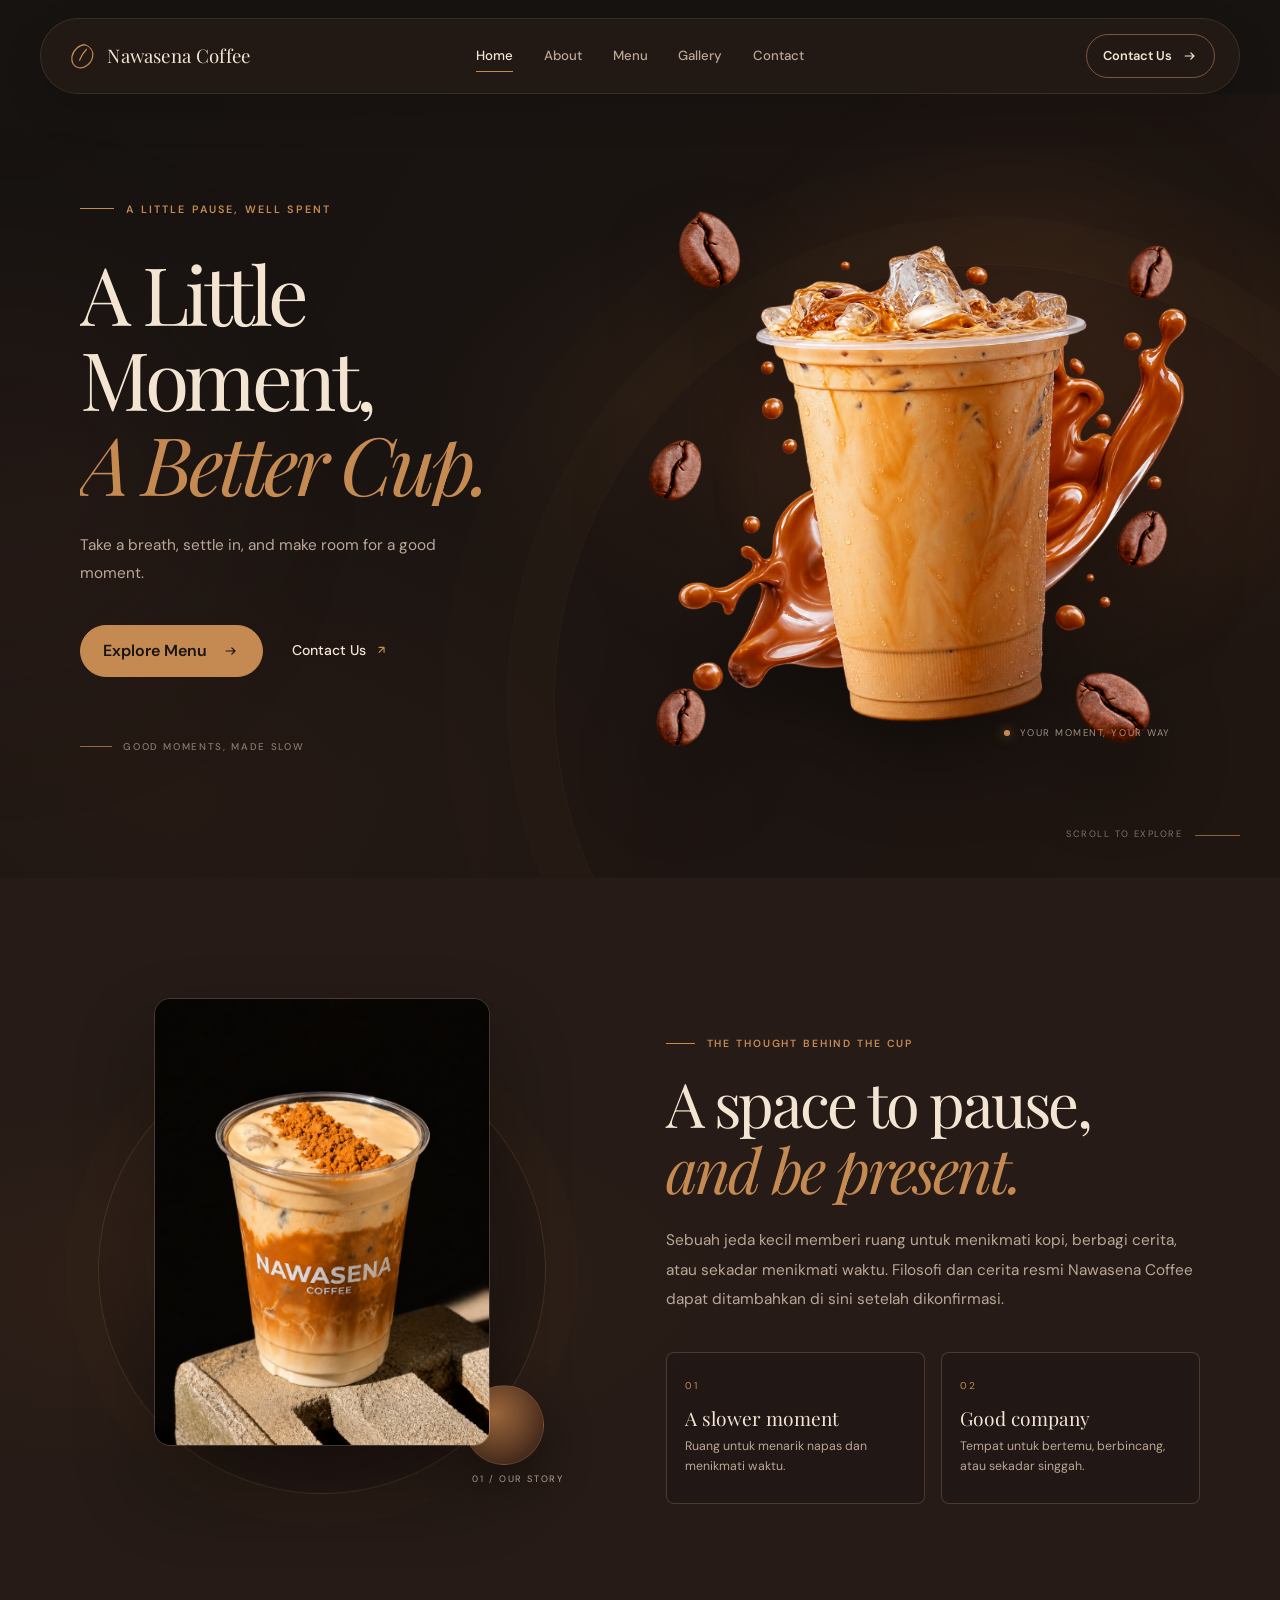
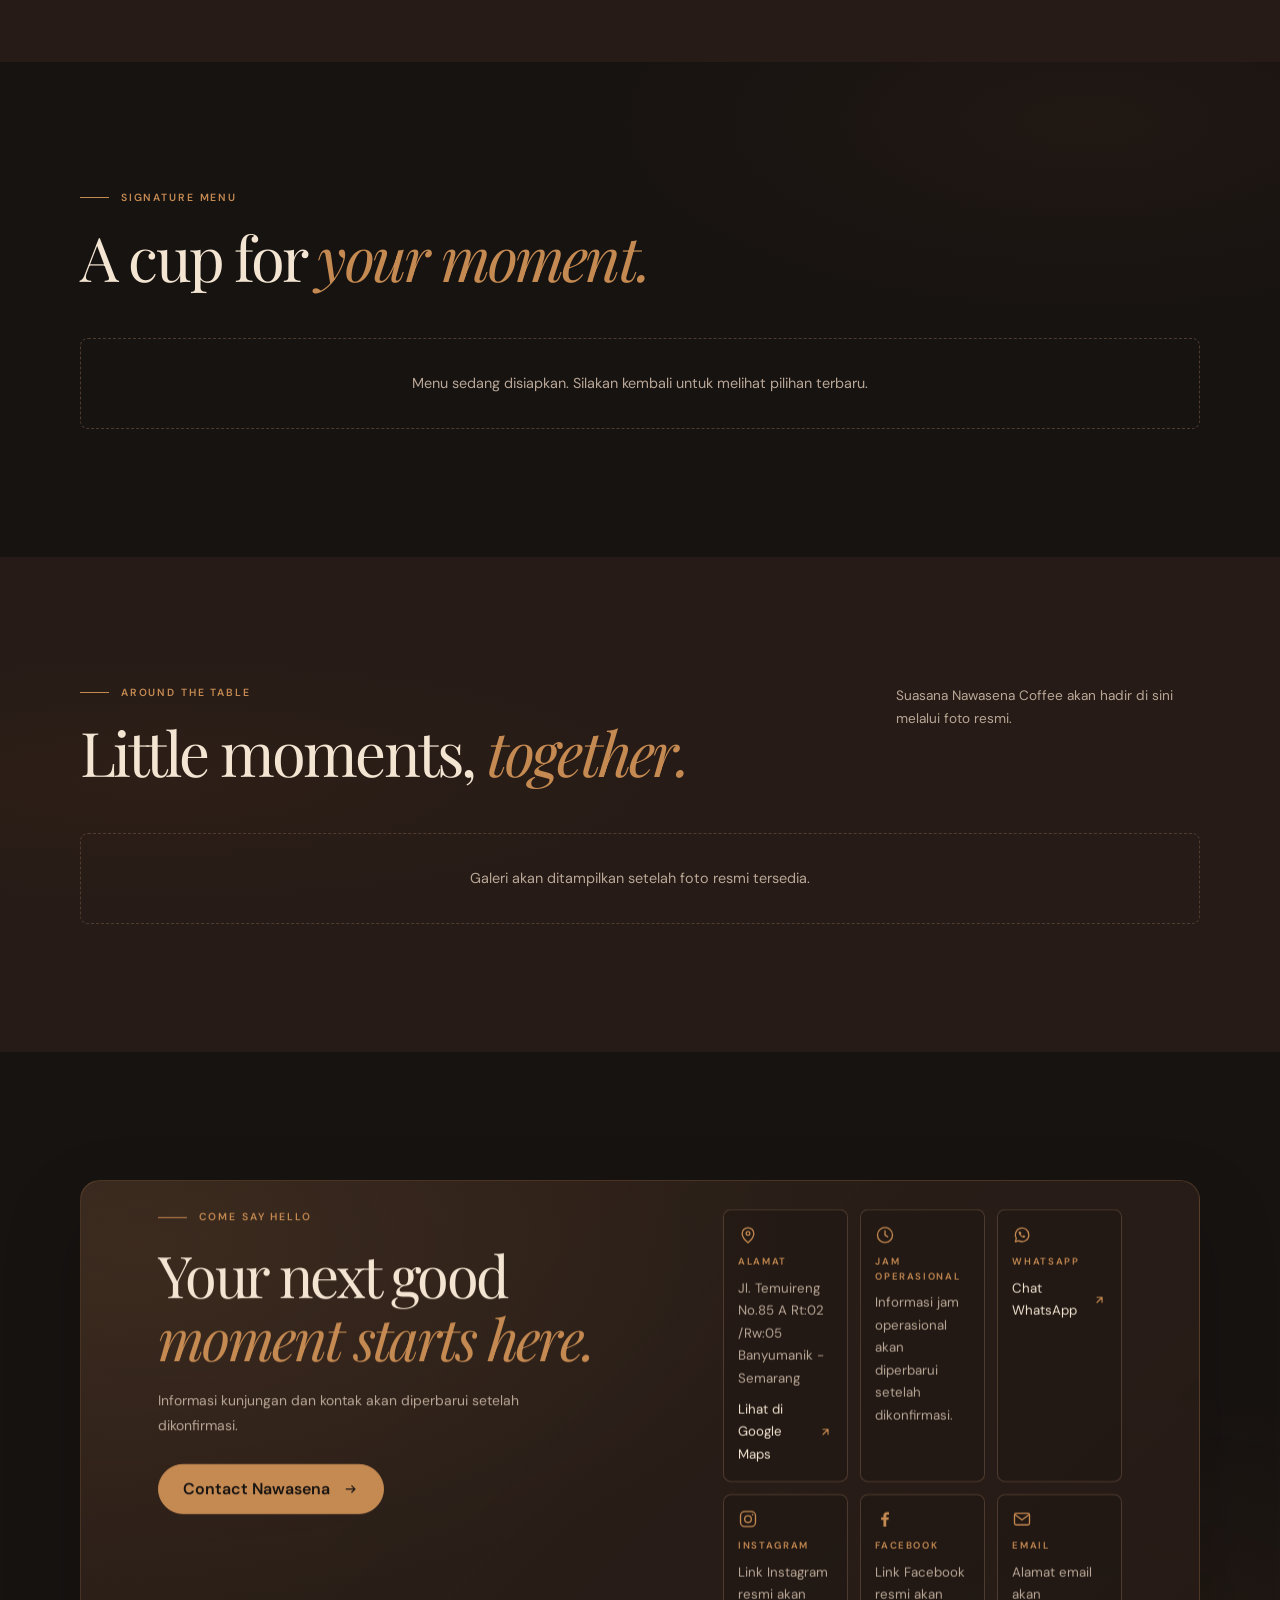
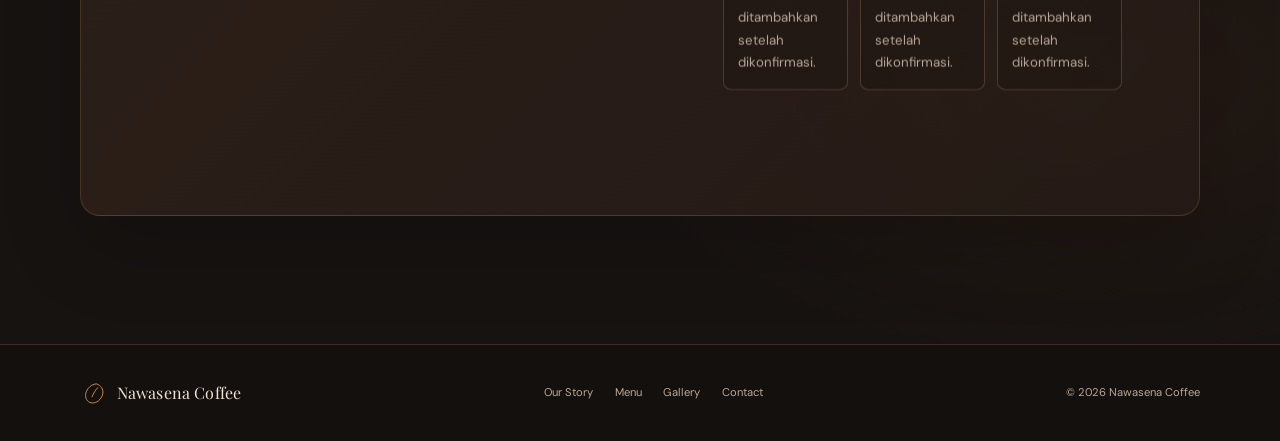
==== commit 8ecd9f82: "Use coffee photo in story section Co-authored-by: Copilot <223556219+Copilot@users.noreply.github.co" ====
--- a/index.html
+++ b/index.html
@@ -154,14 +154,19 @@
 
       <section class="story section-space" id="about" aria-labelledby="story-title">
         <div class="container story__layout">
-          <div class="story__visual reveal" aria-hidden="true">
-            <div class="story__orb story__orb--large" data-scroll-parallax="0.06"></div>
-            <div class="story__orb story__orb--small" data-scroll-parallax="0.1"></div>
-            <div class="story__visual-frame" data-scroll-parallax="0.12">
-              <span class="story__frame-label">A MOMENT TO SLOW DOWN</span>
-              <span class="story__frame-mark">N</span>
-              <span class="story__frame-caption">NAWASENA COFFEE</span>
-            </div>
+          <div class="story__visual reveal">
+            <div class="story__orb story__orb--large" aria-hidden="true"></div>
+            <div class="story__orb story__orb--small" aria-hidden="true"></div>
+            <img
+              class="story__visual-photo"
+              src="./assets/images/about/nawasena-story-coffee.png"
+              width="768"
+              height="1024"
+              alt="Es kopi susu Nawasena Coffee dengan topping renyah"
+              loading="lazy"
+              decoding="async"
+              data-scroll-parallax="0.12"
+            >
             <span class="story__visual-index">01 / OUR STORY</span>
           </div>
 
--- a/css/styles.css
+++ b/css/styles.css
@@ -638,62 +638,17 @@
   box-shadow: 0 1.25rem 3rem rgb(0 0 0 / 35%);
 }
 
-.story__visual-frame {
+.story__visual-photo {
   position: relative;
-  display: grid;
-  width: min(74%, 20rem);
-  aspect-ratio: 0.82;
-  place-items: center;
+  z-index: 1;
+  display: block;
+  width: min(78%, 21rem);
+  aspect-ratio: 3 / 4;
   overflow: hidden;
   border: 1px solid rgb(243 229 210 / 16%);
-  border-radius: 48% 48% 0.6rem 0.6rem;
-  background:
-    radial-gradient(ellipse at 50% 45%, rgb(197 138 82 / 25%), transparent 54%),
-    linear-gradient(155deg, #4a3023, #211713 72%);
+  border-radius: 1rem;
+  object-fit: cover;
   box-shadow: 0 2.5rem 5rem rgb(0 0 0 / 32%);
-}
-
-.story__visual-frame::before,
-.story__visual-frame::after {
-  position: absolute;
-  width: 70%;
-  height: 70%;
-  border: 1px solid rgb(197 138 82 / 16%);
-  border-radius: 50%;
-  content: "";
-}
-
-.story__visual-frame::after {
-  width: 46%;
-  height: 46%;
-  border-color: rgb(197 138 82 / 22%);
-}
-
-.story__frame-label,
-.story__frame-caption {
-  position: absolute;
-  z-index: 1;
-  color: rgb(243 229 210 / 65%);
-  font-size: 0.55rem;
-  letter-spacing: 0.16em;
-}
-
-.story__frame-label {
-  top: 16%;
-}
-
-.story__frame-caption {
-  bottom: 12%;
-}
-
-.story__frame-mark {
-  z-index: 1;
-  color: rgb(243 229 210 / 84%);
-  font-family: var(--font-heading);
-  font-size: clamp(7rem, 15vw, 11rem);
-  font-style: italic;
-  line-height: 1;
-  text-shadow: 0 0 3rem rgb(197 138 82 / 36%);
 }
 
 .story__visual-index {
@@ -885,6 +840,48 @@
 .menu-card__availability {
   color: var(--color-muted);
   font-size: 0.7rem;
+}
+
+.menu-card__order {
+  display: flex;
+  min-height: 2.65rem;
+  align-items: center;
+  justify-content: center;
+  gap: 0.5rem;
+  margin-top: 1rem;
+  padding: 0.65rem 0.85rem;
+  border: 1px solid rgb(197 138 82 / 55%);
+  border-radius: 999px;
+  color: var(--color-cream);
+  font-size: 0.78rem;
+  font-weight: 600;
+  transition:
+    background-color var(--transition-duration-fast) var(--transition-easing),
+    border-color var(--transition-duration-fast) var(--transition-easing),
+    color var(--transition-duration-fast) var(--transition-easing);
+}
+
+.menu-card__order:hover {
+  border-color: var(--color-accent);
+  background: var(--color-accent);
+  color: var(--color-background);
+}
+
+.menu-card__order:focus-visible {
+  outline: 2px solid var(--color-accent);
+  outline-offset: 3px;
+}
+
+.menu-card__order > svg:first-child {
+  width: 1.05rem;
+  height: 1.05rem;
+  flex: 0 0 auto;
+  fill: currentColor;
+}
+
+.menu-card__order .link-arrow-icon {
+  width: 0.9rem;
+  height: 0.9rem;
 }
 
 .gallery-section {
--- a/css/responsive.css
+++ b/css/responsive.css
@@ -268,12 +268,8 @@
     min-height: 26rem;
   }
 
-  .story__visual-frame {
-    width: min(70%, 18rem);
-  }
-
-  .story__frame-mark {
-    font-size: clamp(8rem, 24vw, 10rem);
+  .story__visual-photo {
+    width: min(74%, 19rem);
   }
 
   .story__visual-index {
@@ -321,13 +317,8 @@
     min-height: 21rem;
   }
 
-  .story__visual-frame {
-    width: min(70%, 15rem);
-  }
-
-  .story__frame-label,
-  .story__frame-caption {
-    font-size: 0.48rem;
+  .story__visual-photo {
+    width: min(76%, 17rem);
   }
 
   .story__visual-index {
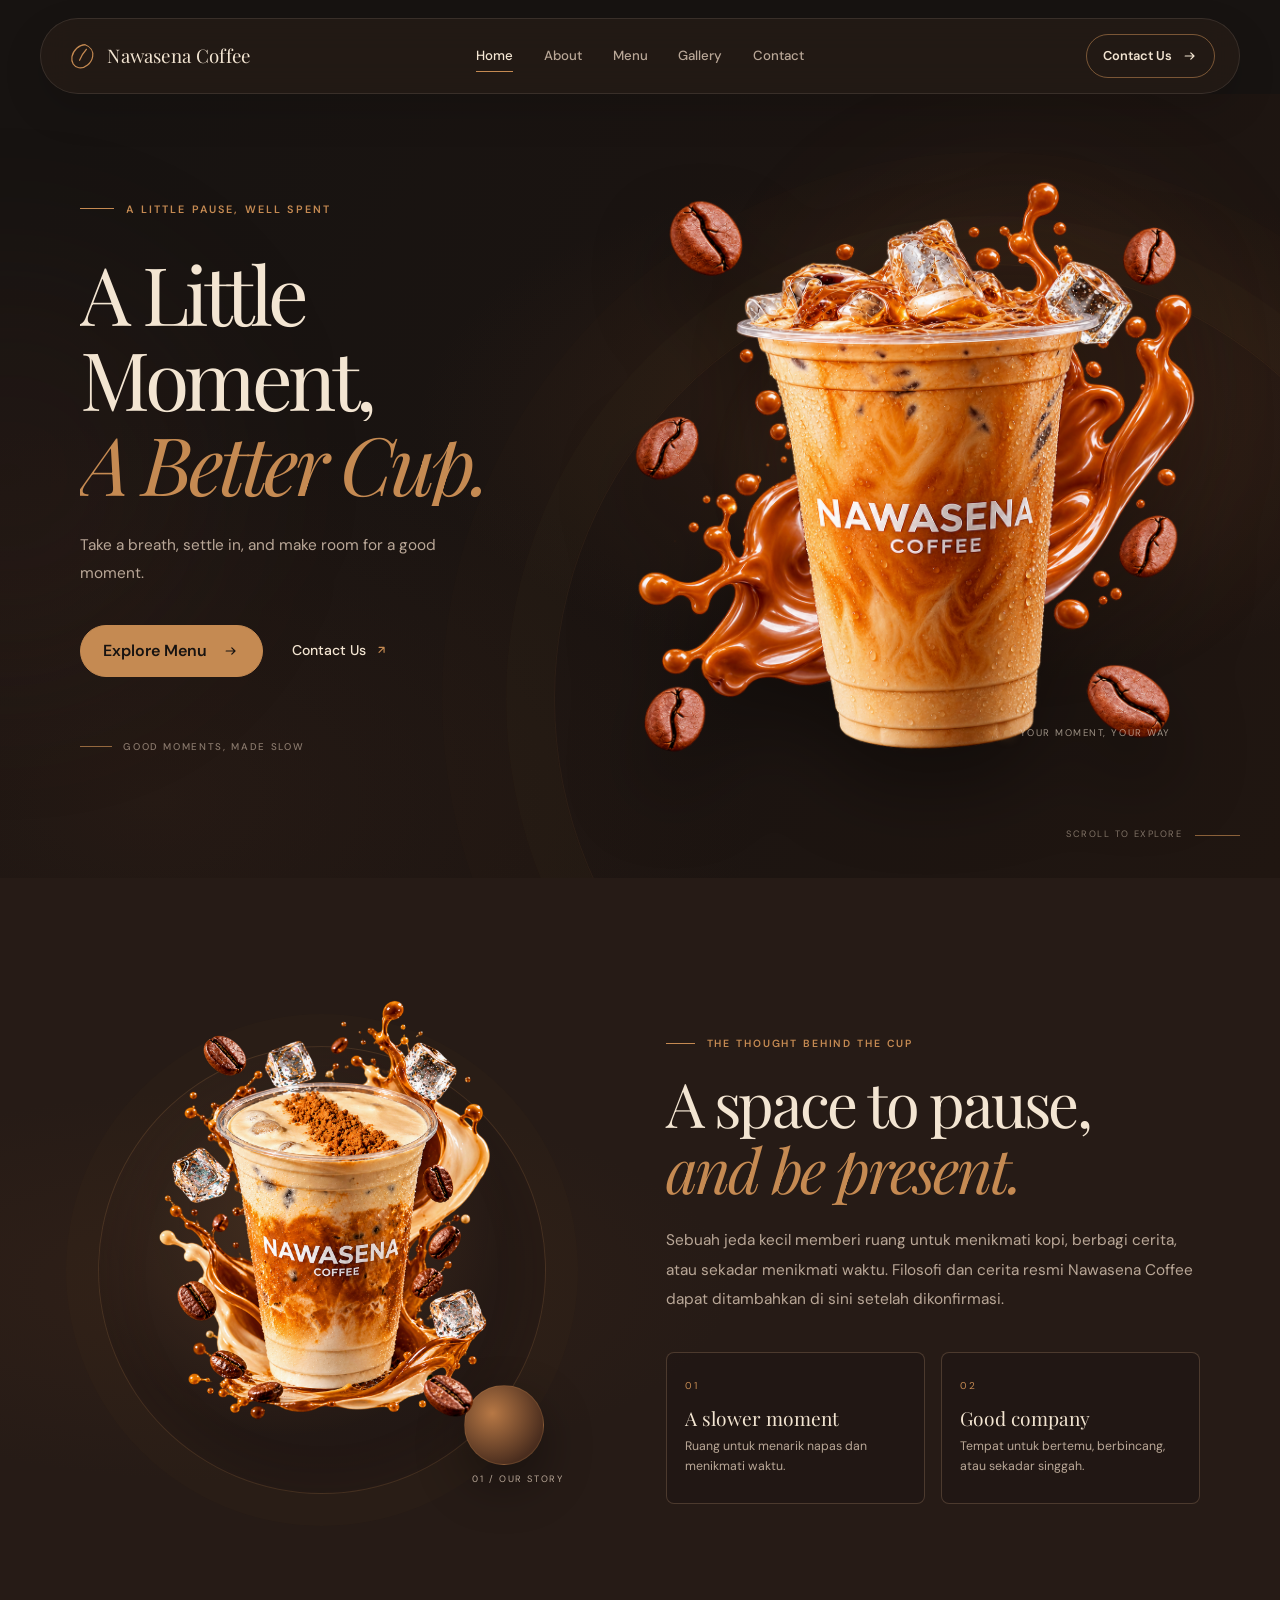
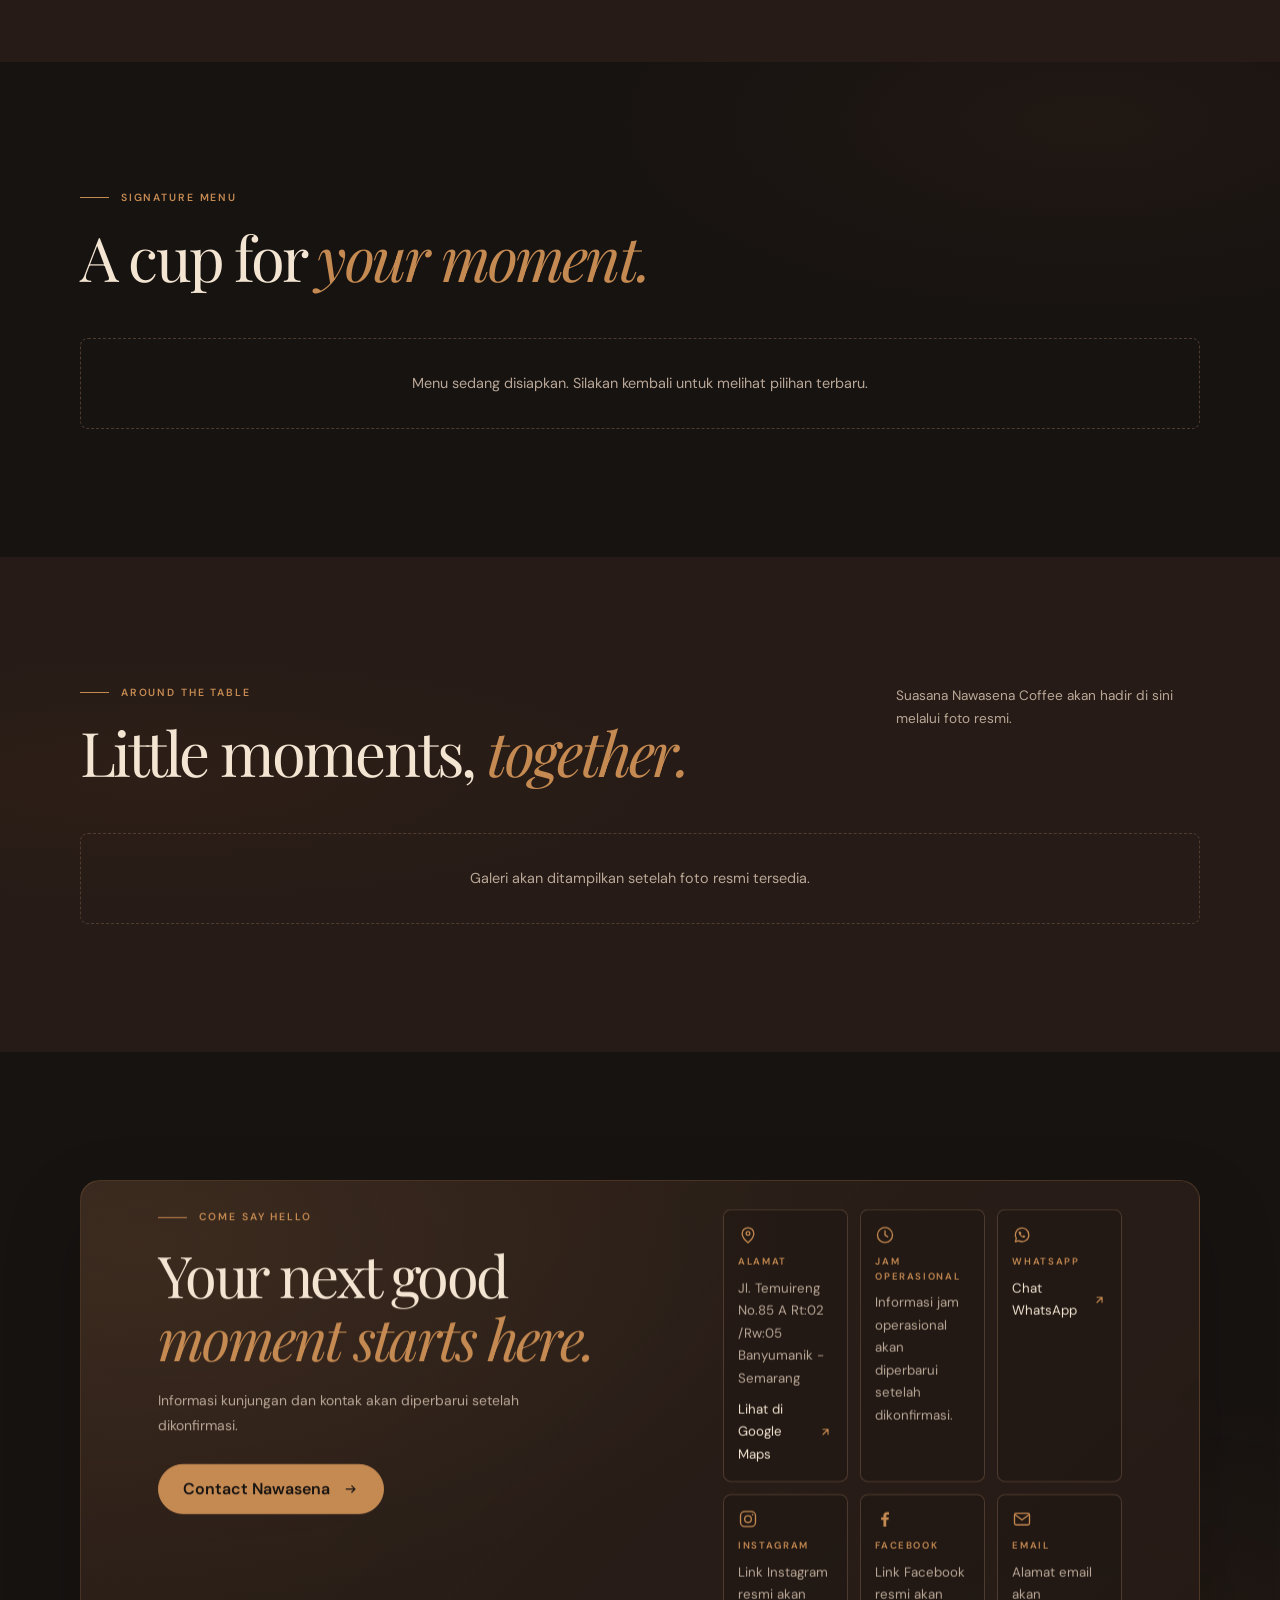
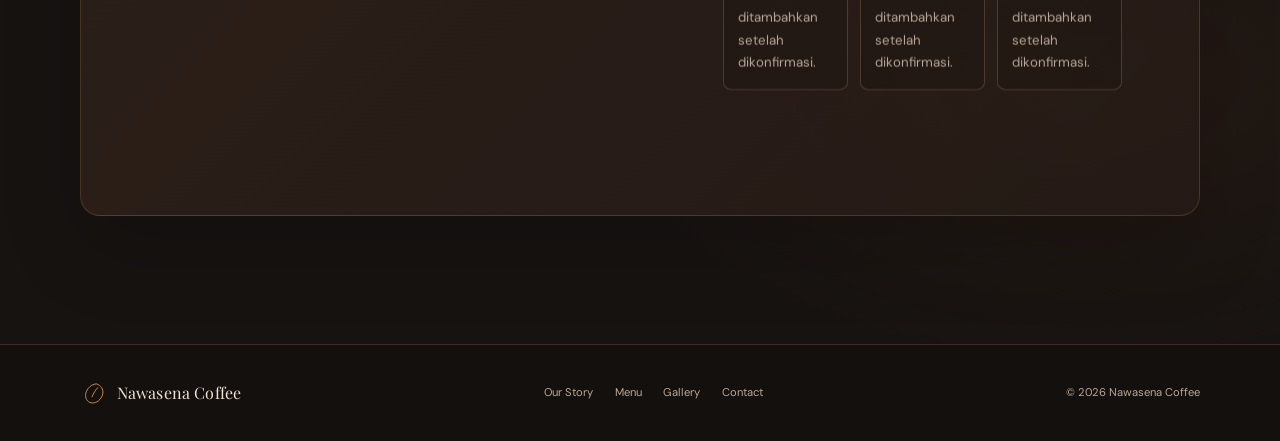
==== commit 12d9cf4b: "Animate story photo and update hero image Co-authored-by: Copilot <223556219+Copilot@users.noreply.g" ====
--- a/index.html
+++ b/index.html
@@ -134,8 +134,8 @@
             <img
               class="hero__artwork"
               src="./assets/images/hero/nawasena-iced-coffee.png"
-              width="768"
-              height="785"
+              width="1241"
+              height="1268"
               alt="Gelas kopi susu dingin dengan percikan kopi dan biji kopi tanpa tulisan"
               fetchpriority="high"
               decoding="async"
@@ -160,8 +160,8 @@
             <img
               class="story__visual-photo"
               src="./assets/images/about/nawasena-story-coffee.png"
-              width="768"
-              height="1024"
+              width="1086"
+              height="1448"
               alt="Es kopi susu Nawasena Coffee dengan topping renyah"
               loading="lazy"
               decoding="async"
--- a/css/styles.css
+++ b/css/styles.css
@@ -644,11 +644,7 @@
   display: block;
   width: min(78%, 21rem);
   aspect-ratio: 3 / 4;
-  overflow: hidden;
-  border: 1px solid rgb(243 229 210 / 16%);
-  border-radius: 1rem;
   object-fit: cover;
-  box-shadow: 0 2.5rem 5rem rgb(0 0 0 / 32%);
 }
 
 .story__visual-index {
--- a/css/animations.css
+++ b/css/animations.css
@@ -64,6 +64,13 @@
   animation-timing-function: cubic-bezier(0.2, 0.7, 0.2, 1);
 }
 
+.story__visual.reveal.is-visible .story__visual-photo {
+  animation:
+    story-photo-enter 800ms cubic-bezier(0.2, 0.7, 0.2, 1) both,
+    story-photo-drift 5s 800ms ease-in-out infinite alternate;
+  transform-origin: center 85%;
+}
+
 @keyframes scroll-reveal {
   from {
     opacity: 0;
@@ -73,6 +80,28 @@
   to {
     opacity: 1;
     transform: translateY(0);
+  }
+}
+
+@keyframes story-photo-enter {
+  from {
+    opacity: 0.65;
+    transform: translateY(0.75rem) scale(0.98);
+  }
+
+  to {
+    opacity: 1;
+    transform: translateY(0) scale(1);
+  }
+}
+
+@keyframes story-photo-drift {
+  from {
+    rotate: -0.5deg;
+  }
+
+  to {
+    rotate: 0.5deg;
   }
 }
 
@@ -164,6 +193,10 @@
     animation: none !important;
   }
 
+  .story__visual.reveal.is-visible .story__visual-photo {
+    animation: story-photo-enter 420ms ease-out both;
+  }
+
   .hero__artwork {
     animation: hero-art-shake 650ms 350ms both;
   }
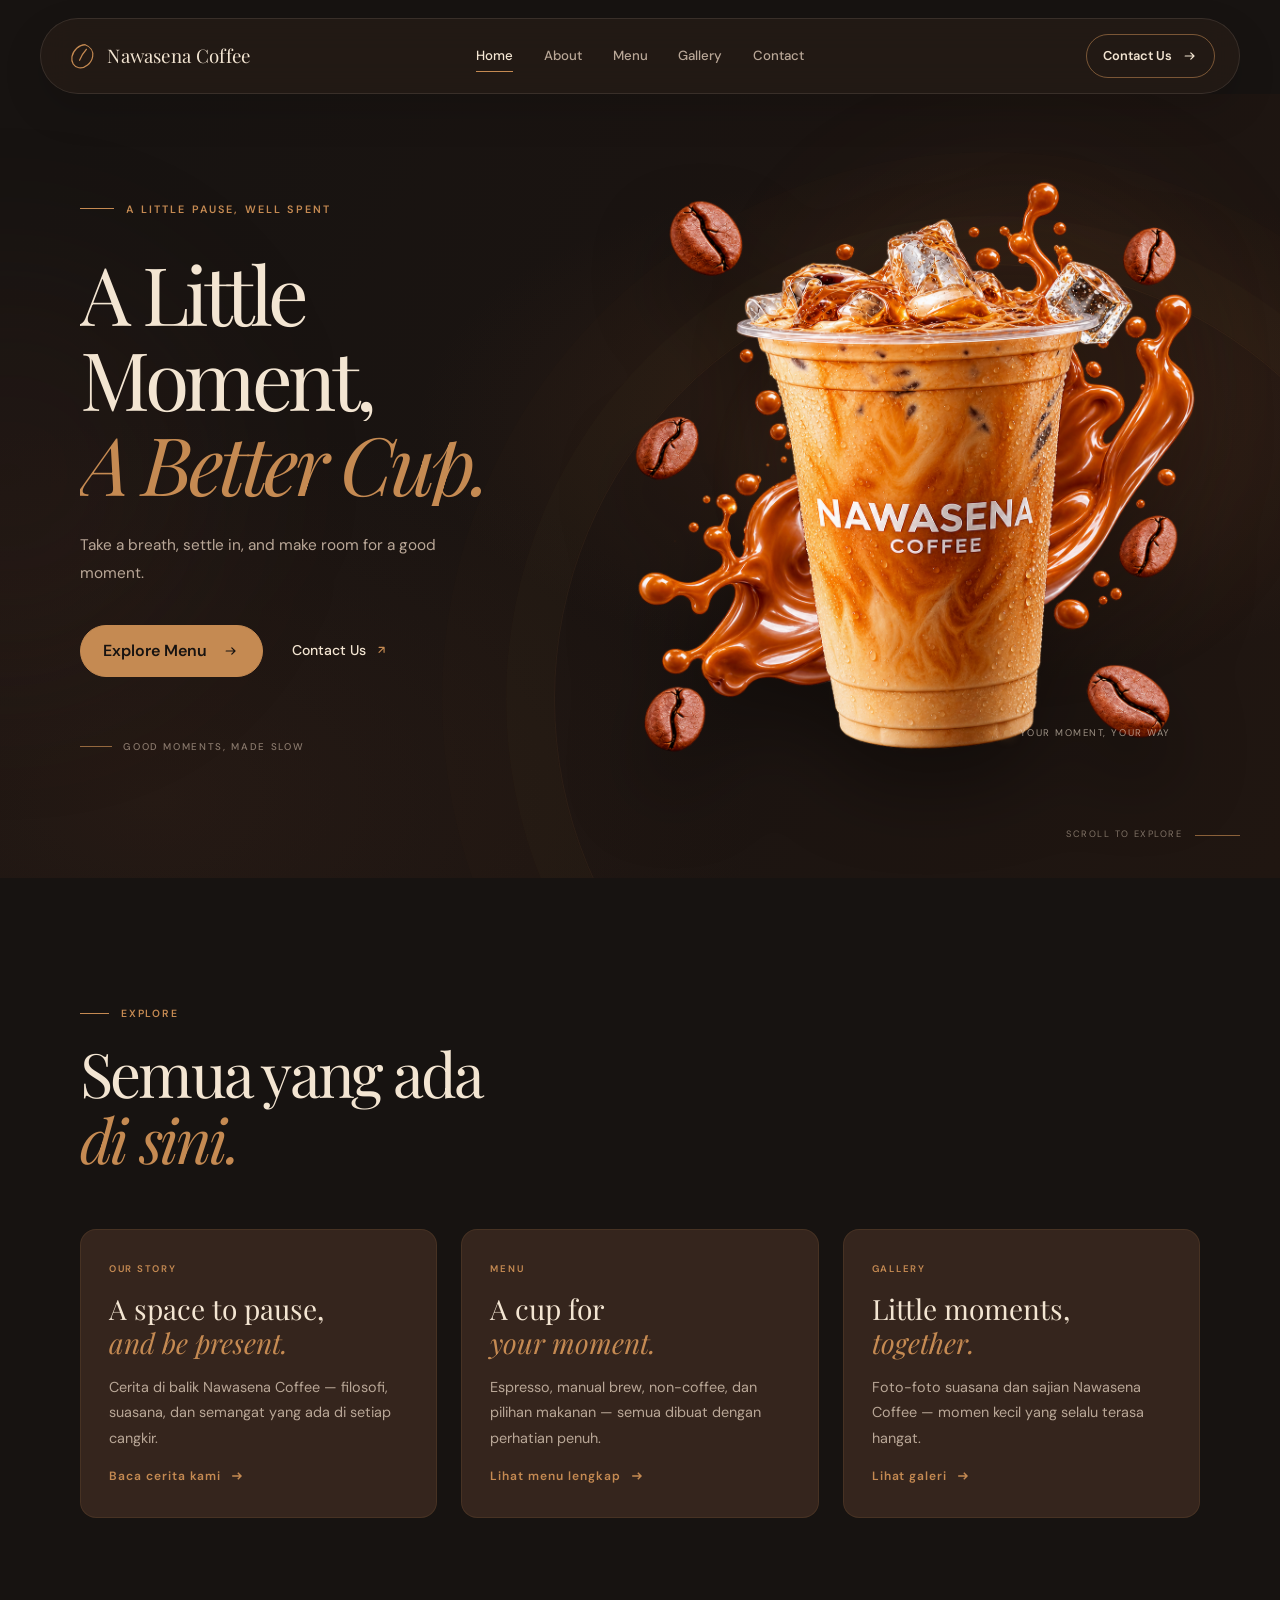
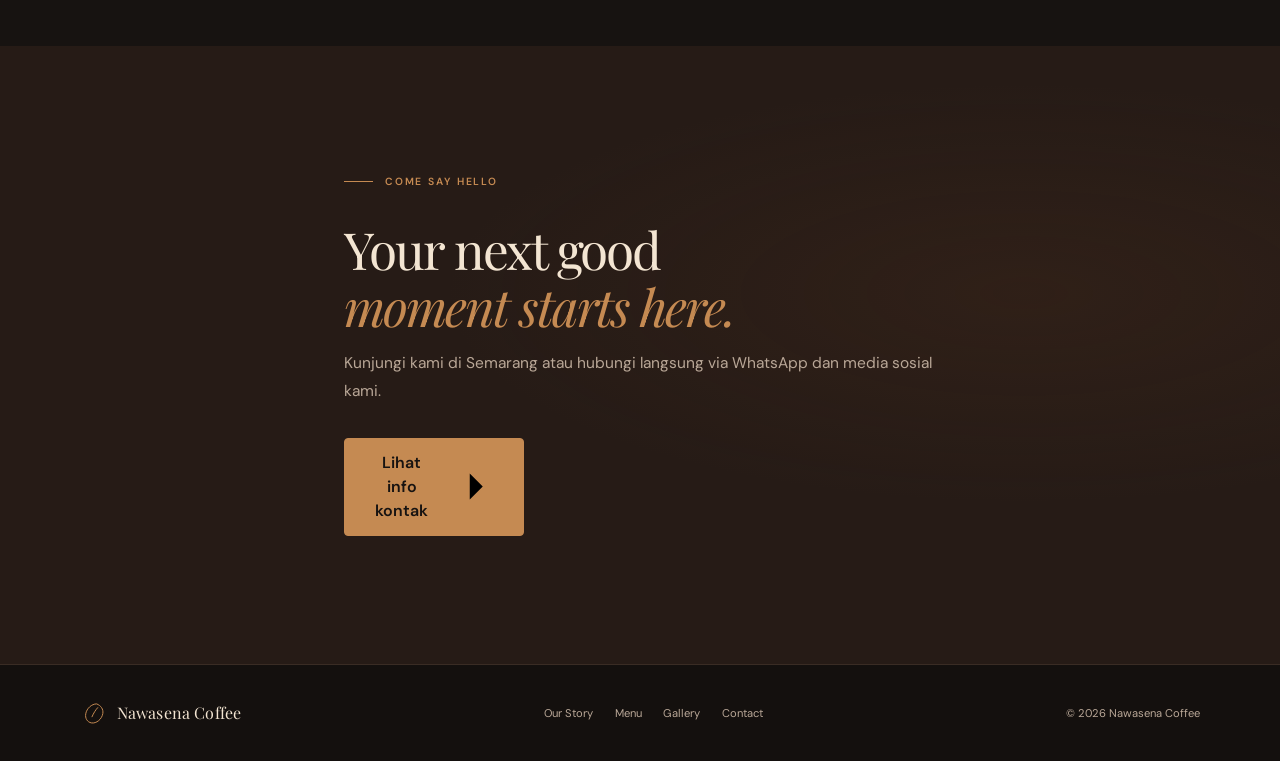
==== commit a8923226: "Add separate pages for each navbar item - about.html, menu.html, gallery.html, contact.html with pag" ====
--- a/index.html
+++ b/index.html
@@ -28,6 +28,7 @@
     <link rel="stylesheet" href="./css/styles.css">
     <link rel="stylesheet" href="./css/responsive.css">
     <link rel="stylesheet" href="./css/animations.css">
+    <link rel="stylesheet" href="./css/pages.css">
     <script type="module" src="./js/main.js" defer></script>
   </head>
   <body>
@@ -71,14 +72,14 @@
         </button>
 
         <nav class="site-nav" id="primary-navigation" aria-label="Navigasi utama" data-site-nav>
-          <a class="site-nav__link is-active" href="#home" aria-current="page">Home</a>
-          <a class="site-nav__link" href="#about">About</a>
-          <a class="site-nav__link" href="#menu">Menu</a>
-          <a class="site-nav__link" href="#gallery">Gallery</a>
-          <a class="site-nav__link" href="#contact">Contact</a>
+          <a class="site-nav__link is-active" href="/" aria-current="page">Home</a>
+          <a class="site-nav__link" href="/about">About</a>
+          <a class="site-nav__link" href="/menu">Menu</a>
+          <a class="site-nav__link" href="/gallery">Gallery</a>
+          <a class="site-nav__link" href="/contact">Contact</a>
         </nav>
 
-        <a class="header-cta" href="#contact">
+        <a class="header-cta" href="/contact">
           <span>Contact Us</span>
           <svg viewBox="0 0 20 20" aria-hidden="true" focusable="false">
             <path d="M4 10h11m-4-4 4 4-4 4" />
@@ -110,13 +111,13 @@
               Take a breath, settle in, and make room for a good moment.
             </p>
             <div class="hero__actions">
-              <a class="button hero__button" href="#menu">
+              <a class="button hero__button" href="/menu">
                 <span>Explore Menu</span>
                 <svg viewBox="0 0 20 20" aria-hidden="true" focusable="false">
                   <path d="M4 10h11m-4-4 4 4-4 4" />
                 </svg>
               </a>
-              <a class="hero__text-link" href="#contact">
+              <a class="hero__text-link" href="/contact">
                 Contact Us
                 <svg class="link-arrow-icon" viewBox="0 0 20 20" aria-hidden="true" focusable="false">
                   <path d="M7 13 14 6M7 6h7v7" />
@@ -146,220 +147,85 @@
             </span>
           </div>
         </div>
-        <a class="hero__scroll" href="#menu" aria-label="Lihat menu">
+        <a class="hero__scroll" href="/menu" aria-label="Lihat menu">
           <span>SCROLL TO EXPLORE</span>
           <span class="hero__scroll-line" aria-hidden="true"></span>
         </a>
       </section>
 
-      <section class="story section-space" id="about" aria-labelledby="story-title">
-        <div class="container story__layout">
-          <div class="story__visual reveal">
-            <div class="story__orb story__orb--large" aria-hidden="true"></div>
-            <div class="story__orb story__orb--small" aria-hidden="true"></div>
-            <img
-              class="story__visual-photo"
-              src="./assets/images/about/nawasena-story-coffee.png"
-              width="1086"
-              height="1448"
-              alt="Es kopi susu Nawasena Coffee dengan topping renyah"
-              loading="lazy"
-              decoding="async"
-              data-scroll-parallax="0.12"
-            >
-            <span class="story__visual-index">01 / OUR STORY</span>
-          </div>
-
-          <div class="story__content">
-            <p class="section-eyebrow reveal">
-              <span class="section-eyebrow__line" aria-hidden="true"></span>
-              THE THOUGHT BEHIND THE CUP
-            </p>
-            <h2 class="section-title reveal" id="story-title">
-              A space to pause,<br>
-              <span>and be present.</span>
-            </h2>
-            <p class="story__description reveal">
-              Sebuah jeda kecil memberi ruang untuk menikmati kopi, berbagi cerita, atau sekadar
-              menikmati waktu. Filosofi dan cerita resmi Nawasena Coffee dapat ditambahkan di sini
-              setelah dikonfirmasi.
-            </p>
-            <div class="story__principles" aria-label="Nilai suasana">
-              <article class="principle-card reveal">
-                <span class="principle-card__number">01</span>
-                <h3>A slower moment</h3>
-                <p>Ruang untuk menarik napas dan menikmati waktu.</p>
-              </article>
-              <article class="principle-card reveal">
-                <span class="principle-card__number">02</span>
-                <h3>Good company</h3>
-                <p>Tempat untuk bertemu, berbincang, atau sekadar singgah.</p>
-              </article>
-            </div>
-          </div>
-        </div>
-      </section>
-
-      <section class="menu-section section-space" id="menu" aria-labelledby="menu-title">
+      <!-- Teaser section: preview semua halaman -->
+      <section class="section-space" aria-label="Jelajahi Nawasena Coffee">
         <div class="container">
           <div class="section-heading reveal">
             <div>
               <p class="section-eyebrow">
                 <span class="section-eyebrow__line" aria-hidden="true"></span>
-                SIGNATURE MENU
-              </p>
-              <h2 class="section-title" id="menu-title">
-                A cup for <span>your moment.</span>
+                EXPLORE
+              </p>
+              <h2 class="section-title">
+                Semua yang ada<br><span>di sini.</span>
               </h2>
             </div>
-            <p class="section-heading__note" data-scroll-parallax="0.08">
-              Pilihan menu dan harga resmi akan ditampilkan setelah dikonfirmasi.
-            </p>
-          </div>
-
-          <div class="menu-grid" data-menu-grid aria-live="polite">
-            <p class="content-empty-state">
-              Menu sedang disiapkan. Silakan kembali untuk melihat pilihan terbaru.
-            </p>
-          </div>
-          <div class="menu-more" hidden>
-            <button
-              class="button"
-              type="button"
-              data-menu-toggle
-              aria-controls="menu-items"
-              aria-expanded="false"
-              hidden
-            >
-              Lihat semua menu
-            </button>
+          </div>
+
+          <div class="teaser-grid">
+            <a class="teaser-card reveal" href="/about" data-stagger="0">
+              <span class="teaser-card__eyebrow">OUR STORY</span>
+              <h3 class="teaser-card__title">A space to pause,<br><span>and be present.</span></h3>
+              <p class="teaser-card__desc">
+                Cerita di balik Nawasena Coffee — filosofi, suasana, dan semangat yang ada di setiap cangkir.
+              </p>
+              <span class="teaser-card__arrow">
+                Baca cerita kami
+                <svg viewBox="0 0 20 20" aria-hidden="true"><path d="M4 10h11m-4-4 4 4-4 4"/></svg>
+              </span>
+            </a>
+
+            <a class="teaser-card reveal" href="/menu" data-stagger="1">
+              <span class="teaser-card__eyebrow">MENU</span>
+              <h3 class="teaser-card__title">A cup for<br><span>your moment.</span></h3>
+              <p class="teaser-card__desc">
+                Espresso, manual brew, non-coffee, dan pilihan makanan — semua dibuat dengan perhatian penuh.
+              </p>
+              <span class="teaser-card__arrow">
+                Lihat menu lengkap
+                <svg viewBox="0 0 20 20" aria-hidden="true"><path d="M4 10h11m-4-4 4 4-4 4"/></svg>
+              </span>
+            </a>
+
+            <a class="teaser-card reveal" href="/gallery" data-stagger="2">
+              <span class="teaser-card__eyebrow">GALLERY</span>
+              <h3 class="teaser-card__title">Little moments,<br><span>together.</span></h3>
+              <p class="teaser-card__desc">
+                Foto-foto suasana dan sajian Nawasena Coffee — momen kecil yang selalu terasa hangat.
+              </p>
+              <span class="teaser-card__arrow">
+                Lihat galeri
+                <svg viewBox="0 0 20 20" aria-hidden="true"><path d="M4 10h11m-4-4 4 4-4 4"/></svg>
+              </span>
+            </a>
           </div>
         </div>
       </section>
 
-      <section class="gallery-section section-space" id="gallery" aria-labelledby="gallery-title">
-        <div class="container">
-          <div class="section-heading reveal">
-            <div>
-              <p class="section-eyebrow">
-                <span class="section-eyebrow__line" aria-hidden="true"></span>
-                AROUND THE TABLE
-              </p>
-              <h2 class="section-title" id="gallery-title">
-                Little moments, <span>together.</span>
-              </h2>
-            </div>
-            <p class="section-heading__note" data-scroll-parallax="0.08">
-              Suasana Nawasena Coffee akan hadir di sini melalui foto resmi.
-            </p>
-          </div>
-
-          <div class="gallery-carousel">
-            <div class="gallery-grid" data-gallery-grid aria-label="Galeri foto" tabindex="0">
-              <p class="content-empty-state">
-                Galeri akan ditampilkan setelah foto resmi tersedia.
-              </p>
-            </div>
-            <button
-              class="button gallery-motion-toggle"
-              type="button"
-              data-gallery-motion-toggle
-              aria-controls="gallery-track"
-              aria-pressed="false"
-              hidden
-            >
-              Jeda gerak galeri
-            </button>
-          </div>
-        </div>
-      </section>
-
-      <section class="contact-section section-space" id="contact" aria-labelledby="contact-title">
-        <div class="container">
-          <div class="contact-panel reveal">
-            <div class="contact-panel__intro" data-scroll-parallax="0.06">
-              <p class="section-eyebrow">
-                <span class="section-eyebrow__line" aria-hidden="true"></span>
-                COME SAY HELLO
-              </p>
-              <h2 class="section-title" id="contact-title">
-                Your next good<br><span>moment starts here.</span>
-              </h2>
-              <p class="contact-panel__copy">
-                Informasi kunjungan dan kontak akan diperbarui setelah dikonfirmasi.
-              </p>
-              <a class="button contact-panel__button" href="#contact-details">
-                Contact Nawasena
-                <svg viewBox="0 0 20 20" aria-hidden="true" focusable="false">
-                  <path d="M4 10h11m-4-4 4 4-4 4" />
-                </svg>
-              </a>
-            </div>
-
-            <div class="contact-panel__details" id="contact-details" data-scroll-parallax="0.08" aria-label="Informasi kunjungan dan kontak">
-              <article class="contact-detail">
-                <svg class="contact-detail__icon" viewBox="0 0 24 24" aria-hidden="true" focusable="false">
-                  <path d="M19 10.2c0 5-7 11-7 11s-7-6-7-11a7 7 0 1 1 14 0Z" fill="none" stroke="currentColor" stroke-width="1.6" />
-                  <circle cx="12" cy="10" r="2.2" fill="none" stroke="currentColor" stroke-width="1.6" />
-                </svg>
-                <span class="contact-detail__label">ALAMAT</span>
-                <p class="contact-detail__value" data-business-address>
-                  Informasi alamat akan diperbarui setelah dikonfirmasi.
-                </p>
-                <a class="contact-detail__link" data-map-link hidden>
-                  Lihat di Google Maps
-                  <svg class="link-arrow-icon" viewBox="0 0 20 20" aria-hidden="true" focusable="false">
-                    <path d="M7 13 14 6M7 6h7v7" />
-                  </svg>
-                </a>
-              </article>
-              <article class="contact-detail">
-                <svg class="contact-detail__icon" viewBox="0 0 24 24" aria-hidden="true" focusable="false">
-                  <circle cx="12" cy="12" r="9" fill="none" stroke="currentColor" stroke-width="1.6" />
-                  <path d="M12 7v5l3.2 2" fill="none" stroke="currentColor" stroke-linecap="round" stroke-linejoin="round" stroke-width="1.6" />
-                </svg>
-                <span class="contact-detail__label">JAM OPERASIONAL</span>
-                <p class="contact-detail__value" data-opening-hours>
-                  Informasi jam operasional akan diperbarui setelah dikonfirmasi.
-                </p>
-              </article>
-              <article class="contact-detail">
-                <svg class="contact-detail__icon" viewBox="0 0 24 24" aria-hidden="true" focusable="false">
-                  <path d="M20.2 11.7a8.1 8.1 0 0 1-12 7.1L4 20l1.2-4A8.1 8.1 0 1 1 20.2 11.7Z" fill="none" stroke="currentColor" stroke-linecap="round" stroke-linejoin="round" stroke-width="1.6" />
-                  <path d="M9 8.2c.2-.4.4-.4.7-.4h.4c.2 0 .3.1.4.4l.7 1.6c.1.2.1.4-.1.6l-.5.6c-.2.2-.2.4 0 .6.4.7 1 1.3 1.7 1.7.2.1.4.1.6-.1l.6-.7c.2-.2.4-.2.6-.1l1.5.7c.2.1.4.2.4.4v.4c0 .3-.1.5-.4.7-.5.3-1.2.5-1.9.4-1.1-.2-2.4-.9-3.6-2.1-1.2-1.2-1.9-2.5-2.1-3.6-.1-.7.1-1.4.4-1.9Z" fill="currentColor" />
-                </svg>
-                <span class="contact-detail__label">WHATSAPP</span>
-                <a class="contact-detail__link" data-social-link="whatsapp" hidden>Chat WhatsApp <svg class="link-arrow-icon" viewBox="0 0 20 20" aria-hidden="true" focusable="false"><path d="M7 13 14 6M7 6h7v7" /></svg></a>
-                <p class="contact-detail__value" data-social-placeholder>Kontak WhatsApp resmi akan ditambahkan setelah dikonfirmasi.</p>
-              </article>
-              <article class="contact-detail">
-                <svg class="contact-detail__icon" viewBox="0 0 24 24" aria-hidden="true" focusable="false">
-                  <rect x="3" y="3" width="18" height="18" rx="5" fill="none" stroke="currentColor" stroke-width="1.6" />
-                  <circle cx="12" cy="12" r="4" fill="none" stroke="currentColor" stroke-width="1.6" />
-                  <circle cx="17.5" cy="6.8" r="1" fill="currentColor" />
-                </svg>
-                <span class="contact-detail__label">INSTAGRAM</span>
-                <a class="contact-detail__link" data-social-link="instagram" hidden>Buka Instagram <svg class="link-arrow-icon" viewBox="0 0 20 20" aria-hidden="true" focusable="false"><path d="M7 13 14 6M7 6h7v7" /></svg></a>
-                <p class="contact-detail__value" data-social-placeholder>Link Instagram resmi akan ditambahkan setelah dikonfirmasi.</p>
-              </article>
-              <article class="contact-detail">
-                <svg class="contact-detail__icon" viewBox="0 0 24 24" aria-hidden="true" focusable="false">
-                  <path d="M13.5 21v-8h2.7l.4-3h-3.1V8.1c0-.9.3-1.5 1.6-1.5h1.7V3.9c-.3 0-1.3-.1-2.5-.1-2.5 0-4.2 1.5-4.2 4.3V10H7.3v3h2.8v8h3.4Z" fill="currentColor" />
-                </svg>
-                <span class="contact-detail__label">FACEBOOK</span>
-                <a class="contact-detail__link" data-social-link="facebook" hidden>Buka Facebook <svg class="link-arrow-icon" viewBox="0 0 20 20" aria-hidden="true" focusable="false"><path d="M7 13 14 6M7 6h7v7" /></svg></a>
-                <p class="contact-detail__value" data-social-placeholder>Link Facebook resmi akan ditambahkan setelah dikonfirmasi.</p>
-              </article>
-              <article class="contact-detail">
-                <svg class="contact-detail__icon" viewBox="0 0 24 24" aria-hidden="true" focusable="false">
-                  <rect x="3" y="5" width="18" height="14" rx="2" fill="none" stroke="currentColor" stroke-width="1.6" />
-                  <path d="m4 7 8 6 8-6" fill="none" stroke="currentColor" stroke-linecap="round" stroke-linejoin="round" stroke-width="1.6" />
-                </svg>
-                <span class="contact-detail__label">EMAIL</span>
-                <a class="contact-detail__link" data-social-link="email" hidden>Kirim email <svg class="link-arrow-icon" viewBox="0 0 20 20" aria-hidden="true" focusable="false"><path d="M7 13 14 6M7 6h7v7" /></svg></a>
-                <p class="contact-detail__value" data-social-placeholder>Alamat email akan ditambahkan setelah dikonfirmasi.</p>
-              </article>
-            </div>
+      <!-- Contact teaser -->
+      <section class="page-cta section-space" aria-labelledby="contact-teaser-title">
+        <div class="container page-cta__inner reveal">
+          <p class="section-eyebrow">
+            <span class="section-eyebrow__line" aria-hidden="true"></span>
+            COME SAY HELLO
+          </p>
+          <h2 class="page-cta__title" id="contact-teaser-title">
+            Your next good<br><span>moment starts here.</span>
+          </h2>
+          <p class="page-cta__desc">
+            Kunjungi kami di Semarang atau hubungi langsung via WhatsApp dan media sosial kami.
+          </p>
+          <div class="page-cta__actions">
+            <a class="button" href="/contact">
+              Lihat info kontak
+              <svg viewBox="0 0 20 20" aria-hidden="true" focusable="false"><path d="M4 10h11m-4-4 4 4-4 4"/></svg>
+            </a>
           </div>
         </div>
       </section>
@@ -367,7 +233,7 @@
 
     <footer class="site-footer">
       <div class="container site-footer__inner">
-        <a class="brand site-footer__brand" href="#home" aria-label="Nawasena Coffee, kembali ke atas">
+        <a class="brand site-footer__brand" href="/" aria-label="Nawasena Coffee, kembali ke atas">
           <svg
             class="brand__mark"
             viewBox="0 0 40 40"
@@ -391,10 +257,10 @@
           <span class="brand__name" data-brand-name></span>
         </a>
         <nav class="site-footer__nav" aria-label="Navigasi footer">
-          <a href="#about">Our Story</a>
-          <a href="#menu">Menu</a>
-          <a href="#gallery">Gallery</a>
-          <a href="#contact">Contact</a>
+          <a href="/about">Our Story</a>
+          <a href="/menu">Menu</a>
+          <a href="/gallery">Gallery</a>
+          <a href="/contact">Contact</a>
         </nav>
         <p class="site-footer__copyright">
           © <span data-current-year></span> <span data-footer-brand></span><br>
--- a/css/pages.css
+++ b/css/pages.css
@@ -0,0 +1,184 @@
+/* =====================================================
+   Page-level styles shared across inner pages
+   (about, menu, gallery, contact)
+   ===================================================== */
+
+/* Page hero — compact header used on inner pages */
+.page-hero {
+  padding-block: clamp(6rem, 12vw, 10rem) clamp(3rem, 6vw, 5rem);
+  background:
+    radial-gradient(ellipse at 20% 60%, rgb(91 53 31 / 16%), transparent 38%),
+    var(--color-surface);
+}
+
+.page-hero__inner {
+  max-width: 48rem;
+}
+
+.page-hero__title {
+  margin-top: 1.15rem;
+  color: var(--color-cream);
+  font-family: var(--font-heading);
+  font-size: clamp(2.8rem, 5.5vw, 5rem);
+  font-weight: 400;
+  letter-spacing: -0.045em;
+  line-height: 1.08;
+}
+
+.page-hero__title span {
+  color: var(--color-accent);
+  font-style: italic;
+}
+
+/* Page CTA — full-width call-to-action strip */
+.page-cta {
+  background:
+    radial-gradient(ellipse at 80% 40%, rgb(91 53 31 / 18%), transparent 40%),
+    var(--color-surface);
+}
+
+.page-cta__inner {
+  display: flex;
+  flex-direction: column;
+  align-items: flex-start;
+  gap: 2rem;
+  max-width: 42rem;
+}
+
+.page-cta__title {
+  color: var(--color-cream);
+  font-family: var(--font-heading);
+  font-size: clamp(2rem, 4vw, 3.5rem);
+  font-weight: 400;
+  letter-spacing: -0.04em;
+  line-height: 1.1;
+}
+
+.page-cta__title span {
+  color: var(--color-accent);
+  font-style: italic;
+}
+
+.page-cta__desc {
+  margin-top: -1rem;
+  color: var(--color-muted);
+  font-size: 0.97rem;
+  line-height: 1.8;
+}
+
+.page-cta__actions {
+  display: flex;
+  flex-wrap: wrap;
+  gap: 1rem;
+}
+
+/* Ghost button variant */
+.button--ghost {
+  background: transparent;
+  border: 1px solid rgb(197 138 82 / 45%);
+  color: var(--color-accent);
+}
+
+.button--ghost:hover,
+.button--ghost:focus-visible {
+  background: rgb(197 138 82 / 8%);
+  border-color: var(--color-accent);
+}
+
+/* Landing page teasers */
+.teaser-grid {
+  display: grid;
+  grid-template-columns: repeat(3, minmax(0, 1fr));
+  gap: 1.5rem;
+  margin-top: 3.5rem;
+}
+
+.teaser-card {
+  position: relative;
+  display: flex;
+  flex-direction: column;
+  gap: 1rem;
+  padding: 2rem 1.75rem;
+  background: var(--color-surface-raised);
+  border: 1px solid rgb(197 138 82 / 12%);
+  border-radius: 1rem;
+  text-decoration: none;
+  transition:
+    border-color 220ms ease,
+    background 220ms ease;
+}
+
+.teaser-card:hover,
+.teaser-card:focus-visible {
+  border-color: rgb(197 138 82 / 35%);
+  background: rgb(53 37 29 / 80%);
+}
+
+.teaser-card__eyebrow {
+  color: var(--color-accent);
+  font-size: 0.6rem;
+  font-weight: 600;
+  letter-spacing: 0.18em;
+}
+
+.teaser-card__title {
+  color: var(--color-cream);
+  font-family: var(--font-heading);
+  font-size: clamp(1.3rem, 2.2vw, 1.75rem);
+  font-weight: 400;
+  line-height: 1.2;
+}
+
+.teaser-card__title span {
+  color: var(--color-accent);
+  font-style: italic;
+}
+
+.teaser-card__desc {
+  color: var(--color-muted);
+  font-size: 0.9rem;
+  line-height: 1.75;
+  flex: 1;
+}
+
+.teaser-card__arrow {
+  display: flex;
+  align-items: center;
+  gap: 0.5rem;
+  margin-top: auto;
+  color: var(--color-accent);
+  font-size: 0.75rem;
+  font-weight: 600;
+  letter-spacing: 0.08em;
+}
+
+.teaser-card__arrow svg {
+  width: 1rem;
+  height: 1rem;
+  stroke: currentColor;
+  stroke-width: 1.8;
+  fill: none;
+}
+
+/* Responsive */
+@media (max-width: 899px) {
+  .teaser-grid {
+    grid-template-columns: repeat(2, minmax(0, 1fr));
+  }
+}
+
+@media (max-width: 599px) {
+  .teaser-grid {
+    grid-template-columns: minmax(0, 1fr);
+  }
+
+  .page-cta__actions {
+    flex-direction: column;
+    width: 100%;
+  }
+
+  .page-cta__actions .button {
+    justify-content: center;
+    width: 100%;
+  }
+}
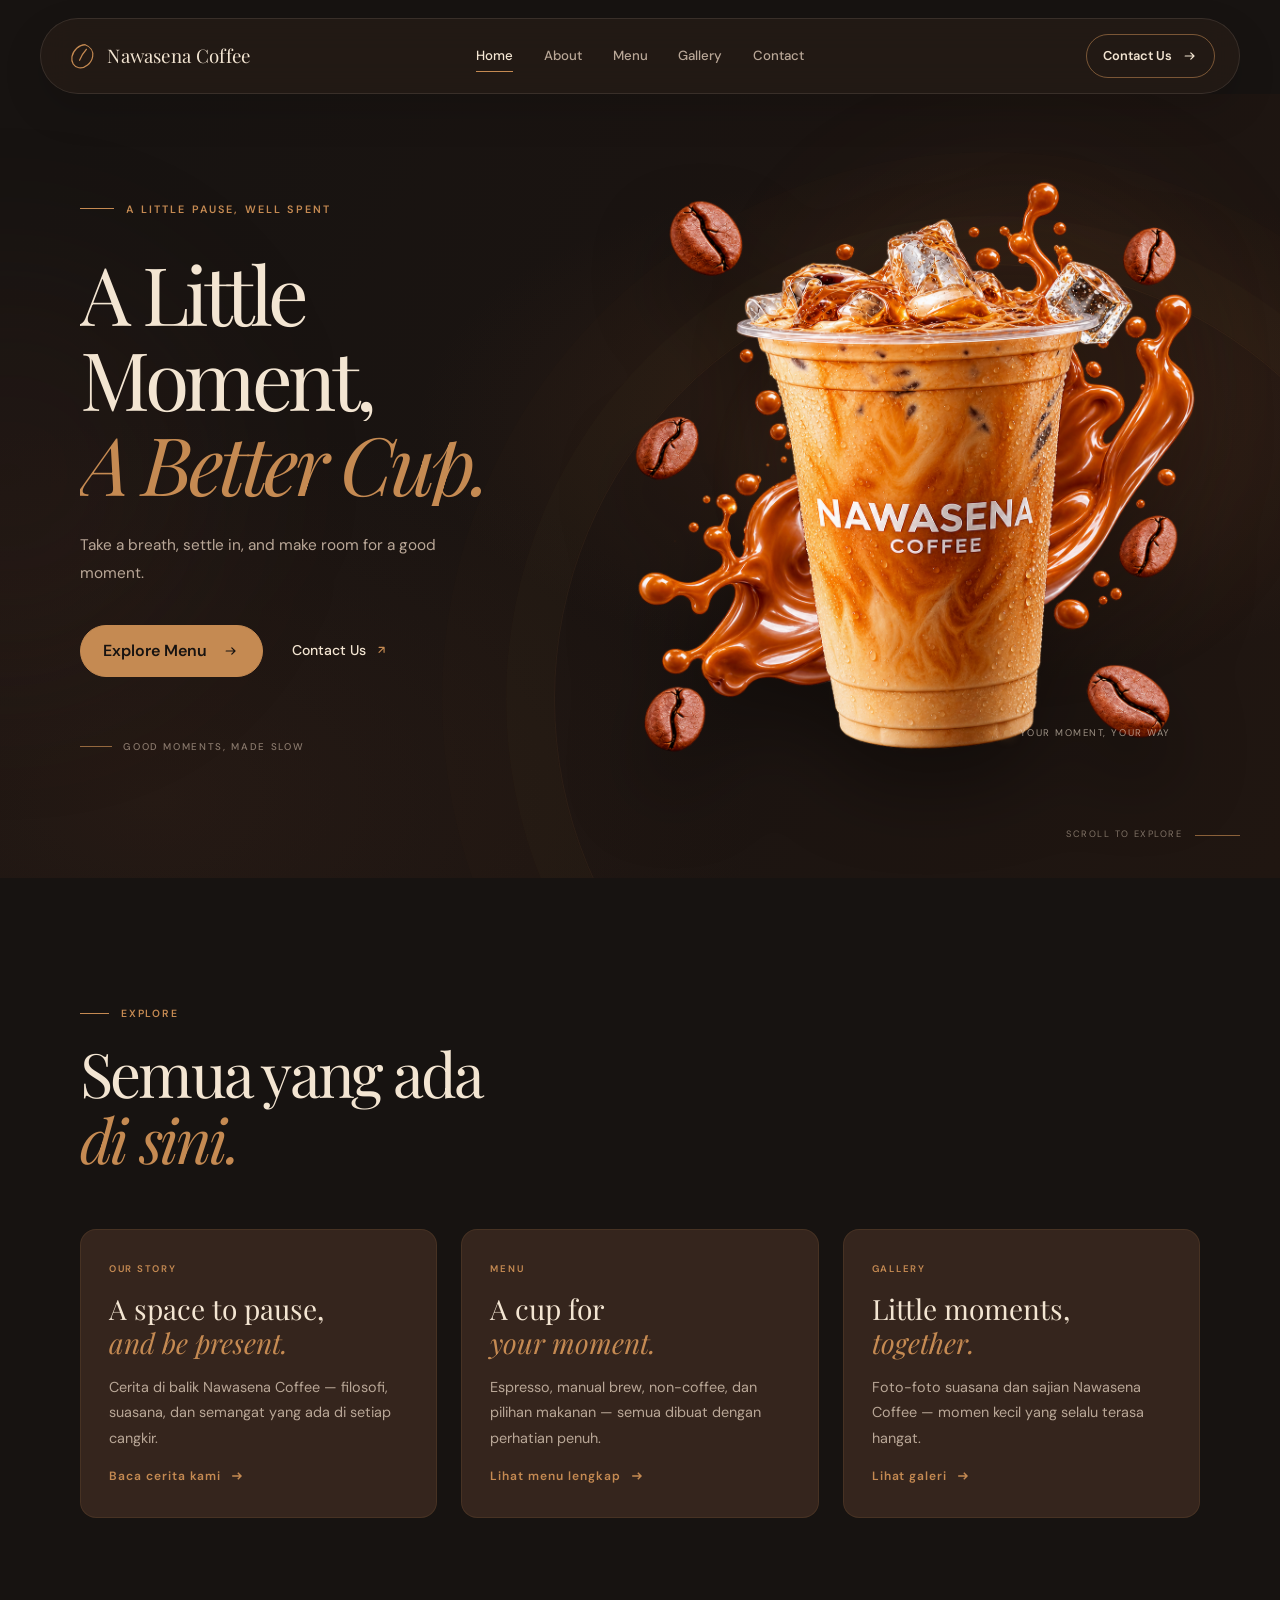
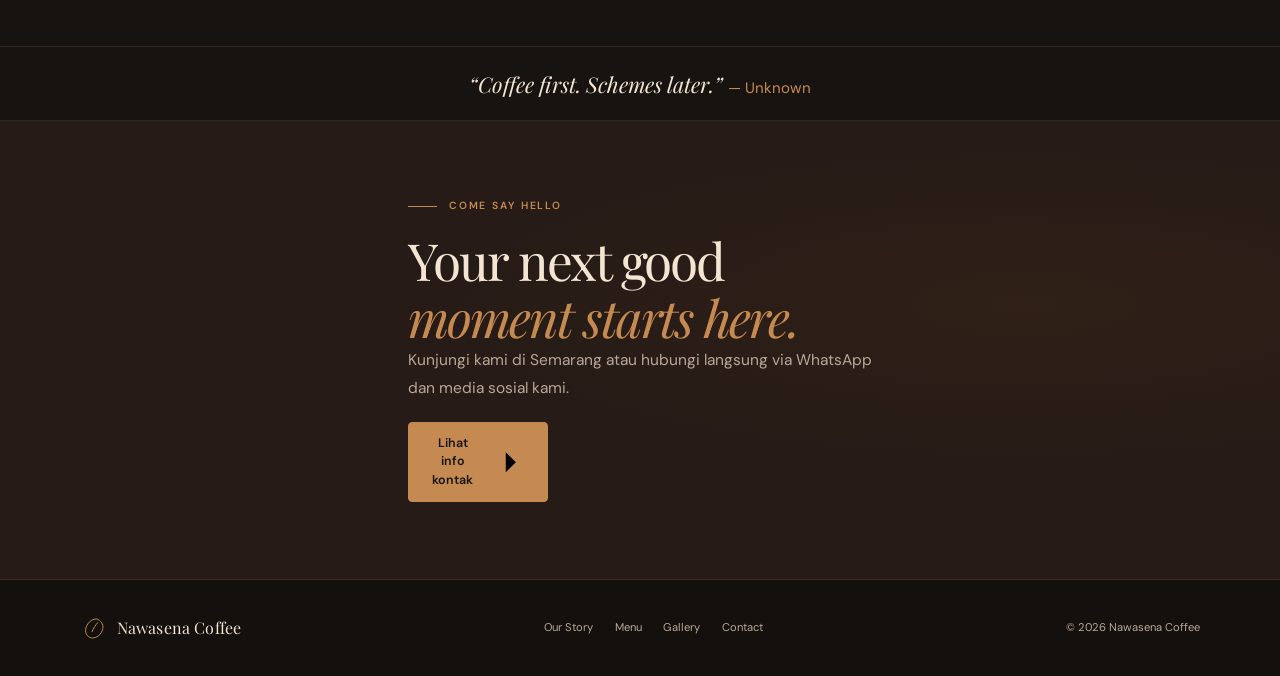
==== commit ee3fdd81: "Polish responsive contact and page animations Co-authored-by: Copilot <223556219+Copilot@users.norep" ====
--- a/index.html
+++ b/index.html
@@ -72,14 +72,14 @@
         </button>
 
         <nav class="site-nav" id="primary-navigation" aria-label="Navigasi utama" data-site-nav>
-          <a class="site-nav__link is-active" href="/" aria-current="page">Home</a>
-          <a class="site-nav__link" href="/about">About</a>
-          <a class="site-nav__link" href="/menu">Menu</a>
-          <a class="site-nav__link" href="/gallery">Gallery</a>
-          <a class="site-nav__link" href="/contact">Contact</a>
+          <a class="site-nav__link is-active" href="./index.html" aria-current="page">Home</a>
+          <a class="site-nav__link" href="./about.html">About</a>
+          <a class="site-nav__link" href="./menu.html">Menu</a>
+          <a class="site-nav__link" href="./gallery.html">Gallery</a>
+          <a class="site-nav__link" href="./contact.html">Contact</a>
         </nav>
 
-        <a class="header-cta" href="/contact">
+        <a class="header-cta" href="./contact.html">
           <span>Contact Us</span>
           <svg viewBox="0 0 20 20" aria-hidden="true" focusable="false">
             <path d="M4 10h11m-4-4 4 4-4 4" />
@@ -111,13 +111,13 @@
               Take a breath, settle in, and make room for a good moment.
             </p>
             <div class="hero__actions">
-              <a class="button hero__button" href="/menu">
+              <a class="button hero__button" href="./menu.html">
                 <span>Explore Menu</span>
                 <svg viewBox="0 0 20 20" aria-hidden="true" focusable="false">
                   <path d="M4 10h11m-4-4 4 4-4 4" />
                 </svg>
               </a>
-              <a class="hero__text-link" href="/contact">
+              <a class="hero__text-link" href="./contact.html">
                 Contact Us
                 <svg class="link-arrow-icon" viewBox="0 0 20 20" aria-hidden="true" focusable="false">
                   <path d="M7 13 14 6M7 6h7v7" />
@@ -147,7 +147,7 @@
             </span>
           </div>
         </div>
-        <a class="hero__scroll" href="/menu" aria-label="Lihat menu">
+        <a class="hero__scroll" href="./menu.html" aria-label="Lihat menu">
           <span>SCROLL TO EXPLORE</span>
           <span class="hero__scroll-line" aria-hidden="true"></span>
         </a>
@@ -169,7 +169,7 @@
           </div>
 
           <div class="teaser-grid">
-            <a class="teaser-card reveal" href="/about" data-stagger="0">
+            <a class="teaser-card reveal" href="./about.html" data-stagger="0">
               <span class="teaser-card__eyebrow">OUR STORY</span>
               <h3 class="teaser-card__title">A space to pause,<br><span>and be present.</span></h3>
               <p class="teaser-card__desc">
@@ -181,7 +181,7 @@
               </span>
             </a>
 
-            <a class="teaser-card reveal" href="/menu" data-stagger="1">
+            <a class="teaser-card reveal" href="./menu.html" data-stagger="1">
               <span class="teaser-card__eyebrow">MENU</span>
               <h3 class="teaser-card__title">A cup for<br><span>your moment.</span></h3>
               <p class="teaser-card__desc">
@@ -193,7 +193,7 @@
               </span>
             </a>
 
-            <a class="teaser-card reveal" href="/gallery" data-stagger="2">
+            <a class="teaser-card reveal" href="./gallery.html" data-stagger="2">
               <span class="teaser-card__eyebrow">GALLERY</span>
               <h3 class="teaser-card__title">Little moments,<br><span>together.</span></h3>
               <p class="teaser-card__desc">
@@ -208,8 +208,17 @@
         </div>
       </section>
 
+      <!-- Coffee quote ticker -->
+      <section class="quote-strip" aria-label="Quote tentang kopi">
+        <div class="quote-strip__track" data-quote-track>
+          <p class="quote-strip__item is-active">“Coffee first. Schemes later.” <span>— Unknown</span></p>
+          <p class="quote-strip__item">“A little coffee, a little kindness, a better day.” <span>— Nawasena Coffee</span></p>
+          <p class="quote-strip__item">“Good ideas start with a good cup.” <span>— Unknown</span></p>
+        </div>
+      </section>
+
       <!-- Contact teaser -->
-      <section class="page-cta section-space" aria-labelledby="contact-teaser-title">
+      <section class="page-cta page-cta--compact section-space" aria-labelledby="contact-teaser-title">
         <div class="container page-cta__inner reveal">
           <p class="section-eyebrow">
             <span class="section-eyebrow__line" aria-hidden="true"></span>
@@ -222,7 +231,7 @@
             Kunjungi kami di Semarang atau hubungi langsung via WhatsApp dan media sosial kami.
           </p>
           <div class="page-cta__actions">
-            <a class="button" href="/contact">
+            <a class="button button--compact" href="./contact.html">
               Lihat info kontak
               <svg viewBox="0 0 20 20" aria-hidden="true" focusable="false"><path d="M4 10h11m-4-4 4 4-4 4"/></svg>
             </a>
@@ -233,7 +242,7 @@
 
     <footer class="site-footer">
       <div class="container site-footer__inner">
-        <a class="brand site-footer__brand" href="/" aria-label="Nawasena Coffee, kembali ke atas">
+        <a class="brand site-footer__brand" href="./index.html" aria-label="Nawasena Coffee, kembali ke atas">
           <svg
             class="brand__mark"
             viewBox="0 0 40 40"
@@ -257,10 +266,10 @@
           <span class="brand__name" data-brand-name></span>
         </a>
         <nav class="site-footer__nav" aria-label="Navigasi footer">
-          <a href="/about">Our Story</a>
-          <a href="/menu">Menu</a>
-          <a href="/gallery">Gallery</a>
-          <a href="/contact">Contact</a>
+          <a href="./about.html">Our Story</a>
+          <a href="./menu.html">Menu</a>
+          <a href="./gallery.html">Gallery</a>
+          <a href="./contact.html">Contact</a>
         </nav>
         <p class="site-footer__copyright">
           © <span data-current-year></span> <span data-footer-brand></span><br>
--- a/css/animations.css
+++ b/css/animations.css
@@ -4,7 +4,8 @@
   --transition-easing: ease-in-out;
 }
 
-.hero__eyebrow {
+.hero__eyebrow,
+.page-hero .section-eyebrow {
   animation: hero-enter 550ms 80ms both;
   animation-timing-function: cubic-bezier(0.2, 0.7, 0.2, 1);
 }
@@ -13,8 +14,13 @@
   animation: hero-typewriter 1.1s 220ms steps(26, end) both;
 }
 
-.hero__title-text {
-  animation: hero-title-type 1.05s both;
+.hero__title-text,
+.page-hero__title {
+  animation: hero-title-type 1.05s 420ms both;
+}
+
+.page-hero__title {
+  clip-path: inset(0 100% 0 0);
 }
 
 .hero__title-line:nth-child(1) .hero__title-text {
@@ -62,6 +68,15 @@
 .has-scroll-reveal .reveal.is-visible {
   animation: scroll-reveal 650ms var(--reveal-delay, 0ms) both;
   animation-timing-function: cubic-bezier(0.2, 0.7, 0.2, 1);
+}
+
+.has-scroll-reveal .page-hero .section-eyebrow.reveal.is-visible {
+  animation: hero-enter 550ms 80ms both;
+  animation-timing-function: cubic-bezier(0.2, 0.7, 0.2, 1);
+}
+
+.has-scroll-reveal .page-hero__title.reveal.is-visible {
+  animation: hero-title-type 1.05s 420ms both;
 }
 
 .story__visual.reveal.is-visible .story__visual-photo {
@@ -187,6 +202,7 @@
   }
 
   .hero__eyebrow,
+  .page-hero .section-eyebrow,
   .hero__description,
   .hero__actions,
   .hero__signature {
@@ -230,7 +246,8 @@
   }
 
   .hero__eyebrow-text,
-  .hero__title-text {
+  .hero__title-text,
+  .page-hero__title {
     animation-duration: 700ms !important;
     animation-iteration-count: 1 !important;
   }
--- a/css/pages.css
+++ b/css/pages.css
@@ -30,6 +30,48 @@
   font-style: italic;
 }
 
+/* Rotating coffee quotes */
+.quote-strip {
+  overflow: hidden;
+  padding: 1.4rem 1rem;
+  background: var(--color-background);
+  border-block: 1px solid rgb(197 138 82 / 16%);
+}
+
+.quote-strip__track {
+  position: relative;
+  min-height: 1.8rem;
+  max-width: 52rem;
+  margin-inline: auto;
+  text-align: center;
+}
+
+.quote-strip__item {
+  position: absolute;
+  inset: 0;
+  margin: 0;
+  color: var(--color-cream);
+  font-family: var(--font-heading);
+  font-size: clamp(1rem, 2vw, 1.35rem);
+  font-style: italic;
+  line-height: 1.4;
+  opacity: 0;
+  transform: translateY(0.45rem);
+  transition: opacity 500ms ease, transform 500ms ease;
+}
+
+.quote-strip__item span {
+  color: var(--color-accent);
+  font-family: var(--font-body);
+  font-size: 0.7em;
+  font-style: normal;
+}
+
+.quote-strip__item.is-active {
+  opacity: 1;
+  transform: translateY(0);
+}
+
 /* Page CTA — full-width call-to-action strip */
 .page-cta {
   background:
@@ -43,6 +85,27 @@
   align-items: flex-start;
   gap: 2rem;
   max-width: 42rem;
+}
+
+.page-cta--compact {
+  padding-block: clamp(3rem, 6vw, 5rem);
+}
+
+.page-cta--compact .page-cta__inner {
+  max-width: 34rem;
+  gap: 1.15rem;
+}
+
+.button--compact {
+  min-height: 2.7rem;
+  padding: 0.7rem 1.15rem;
+  font-size: 0.78rem;
+}
+
+@media (prefers-reduced-motion: reduce) {
+  .quote-strip__item {
+    transition: none;
+  }
 }
 
 .page-cta__title {
@@ -165,9 +228,45 @@
   .teaser-grid {
     grid-template-columns: repeat(2, minmax(0, 1fr));
   }
+
+  .contact-panel--full .contact-panel__details {
+    grid-template-columns: repeat(2, minmax(0, 1fr));
+  }
 }
 
 @media (max-width: 599px) {
+  .teaser-grid {
+    gap: 0.85rem;
+  }
+
+  .teaser-card {
+    min-height: 0;
+    padding: 1.25rem;
+    gap: 0.7rem;
+    border-radius: 0.75rem;
+  }
+
+  .teaser-card__desc {
+    font-size: 0.82rem;
+    line-height: 1.55;
+  }
+
+  .teaser-card__arrow {
+    font-size: 0.68rem;
+  }
+
+  .page-cta--compact .page-cta__title {
+    font-size: clamp(1.8rem, 9vw, 2.4rem);
+  }
+
+  .quote-strip {
+    padding-inline: 1.25rem;
+  }
+
+  .quote-strip__item {
+    font-size: 1rem;
+  }
+
   .teaser-grid {
     grid-template-columns: minmax(0, 1fr);
   }
@@ -181,4 +280,62 @@
     justify-content: center;
     width: 100%;
   }
-}
+
+  .page-cta--compact .page-cta__actions {
+    width: auto;
+  }
+
+  .page-cta--compact .page-cta__actions .button {
+    width: auto;
+  }
+
+  .contact-panel--full .contact-panel__details {
+    grid-template-columns: minmax(0, 1fr);
+  }
+}
+
+/* Contact page — full-width single-column layout */
+.contact-panel--full {
+  display: block;
+}
+
+.contact-panel--full .contact-panel__intro {
+  display: none;
+}
+
+.contact-panel--full .contact-panel__details {
+  grid-template-columns: repeat(3, minmax(0, 1fr));
+  gap: 1rem;
+}
+
+.contact-panel--full .contact-detail {
+  min-height: 10rem;
+}
+
+@media (max-width: 899px) {
+  .contact-panel--full .contact-panel__details {
+    grid-template-columns: repeat(2, minmax(0, 1fr));
+  }
+}
+
+@media (max-width: 599px) {
+  .contact-panel--full .contact-panel__details {
+    grid-template-columns: minmax(0, 1fr);
+    gap: 0.75rem;
+  }
+
+  .contact-panel--full .contact-detail {
+    min-height: 0;
+    padding: 1rem;
+  }
+
+  .contact-panel--full .contact-detail__value,
+  .contact-panel--full .contact-detail__link {
+    font-size: 0.82rem;
+    line-height: 1.55;
+  }
+
+  .contact-panel--full .contact-detail__label {
+    font-size: 0.56rem;
+  }
+}
